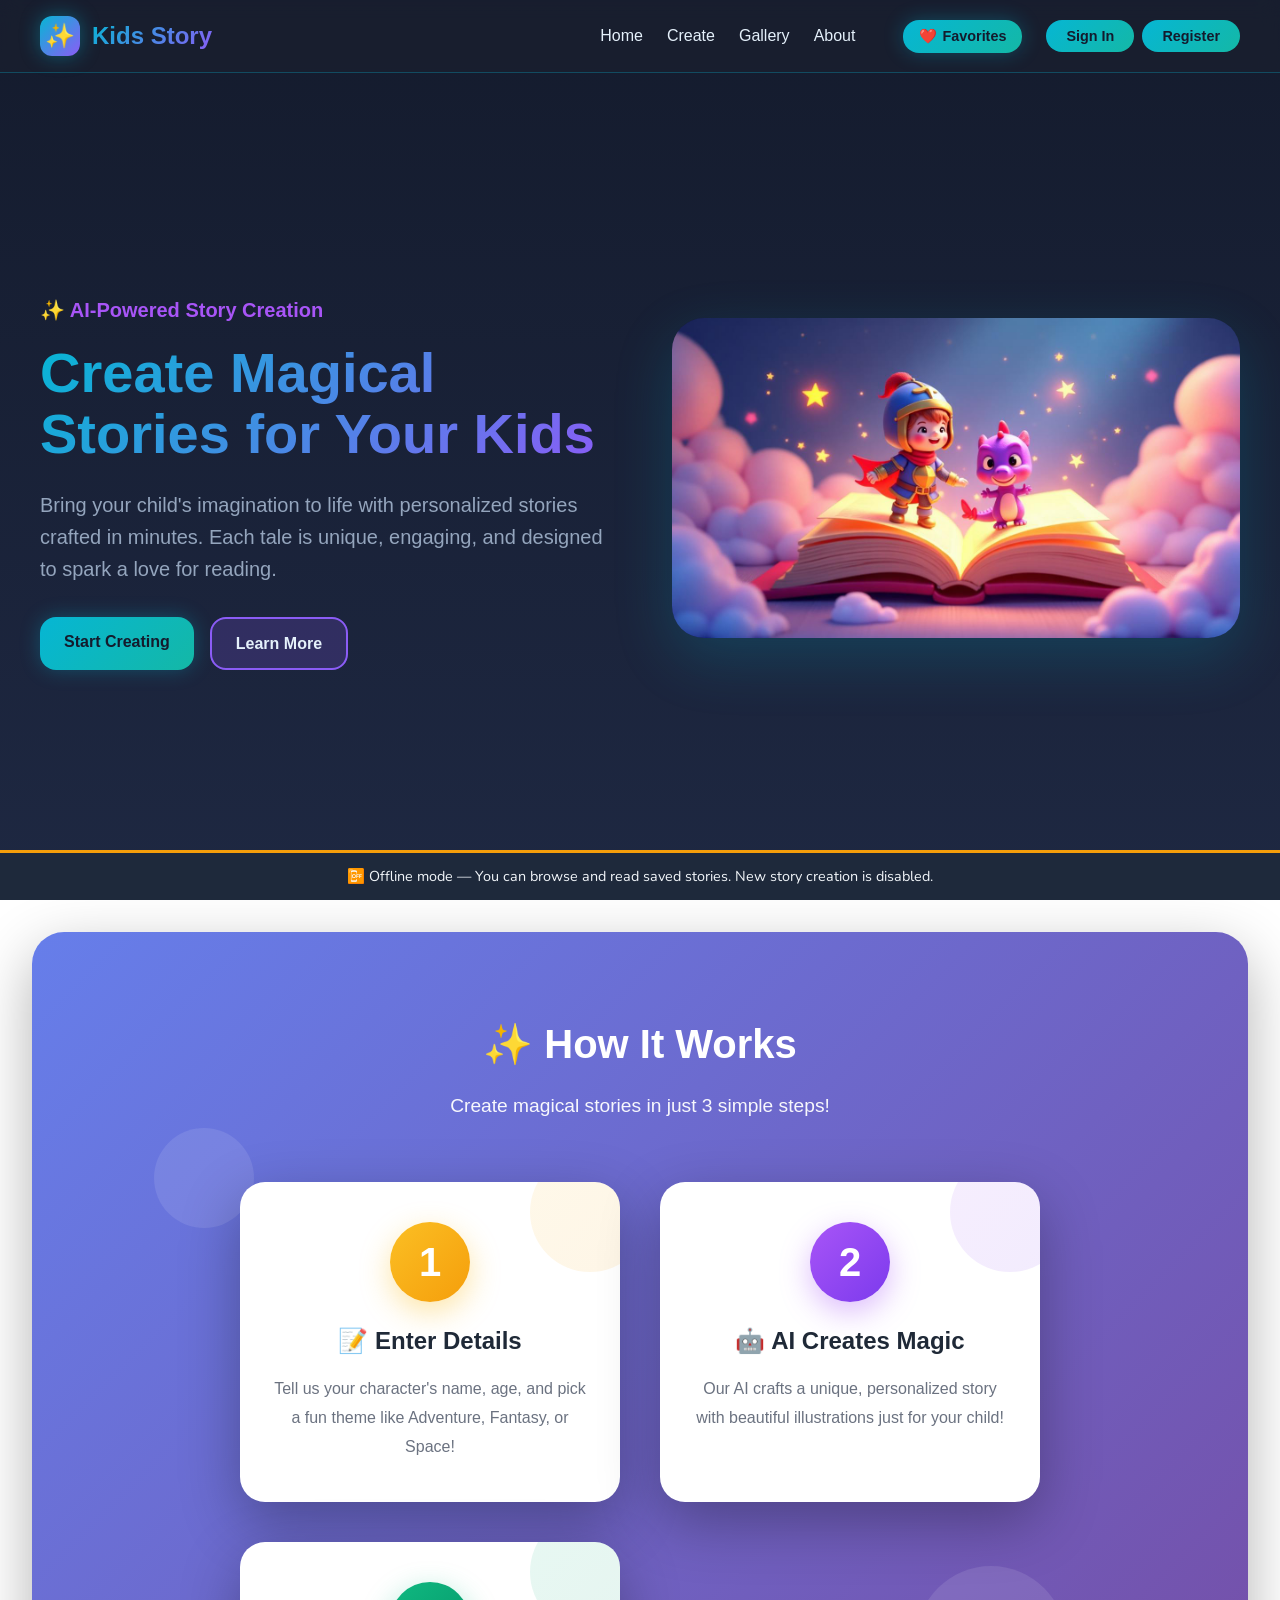
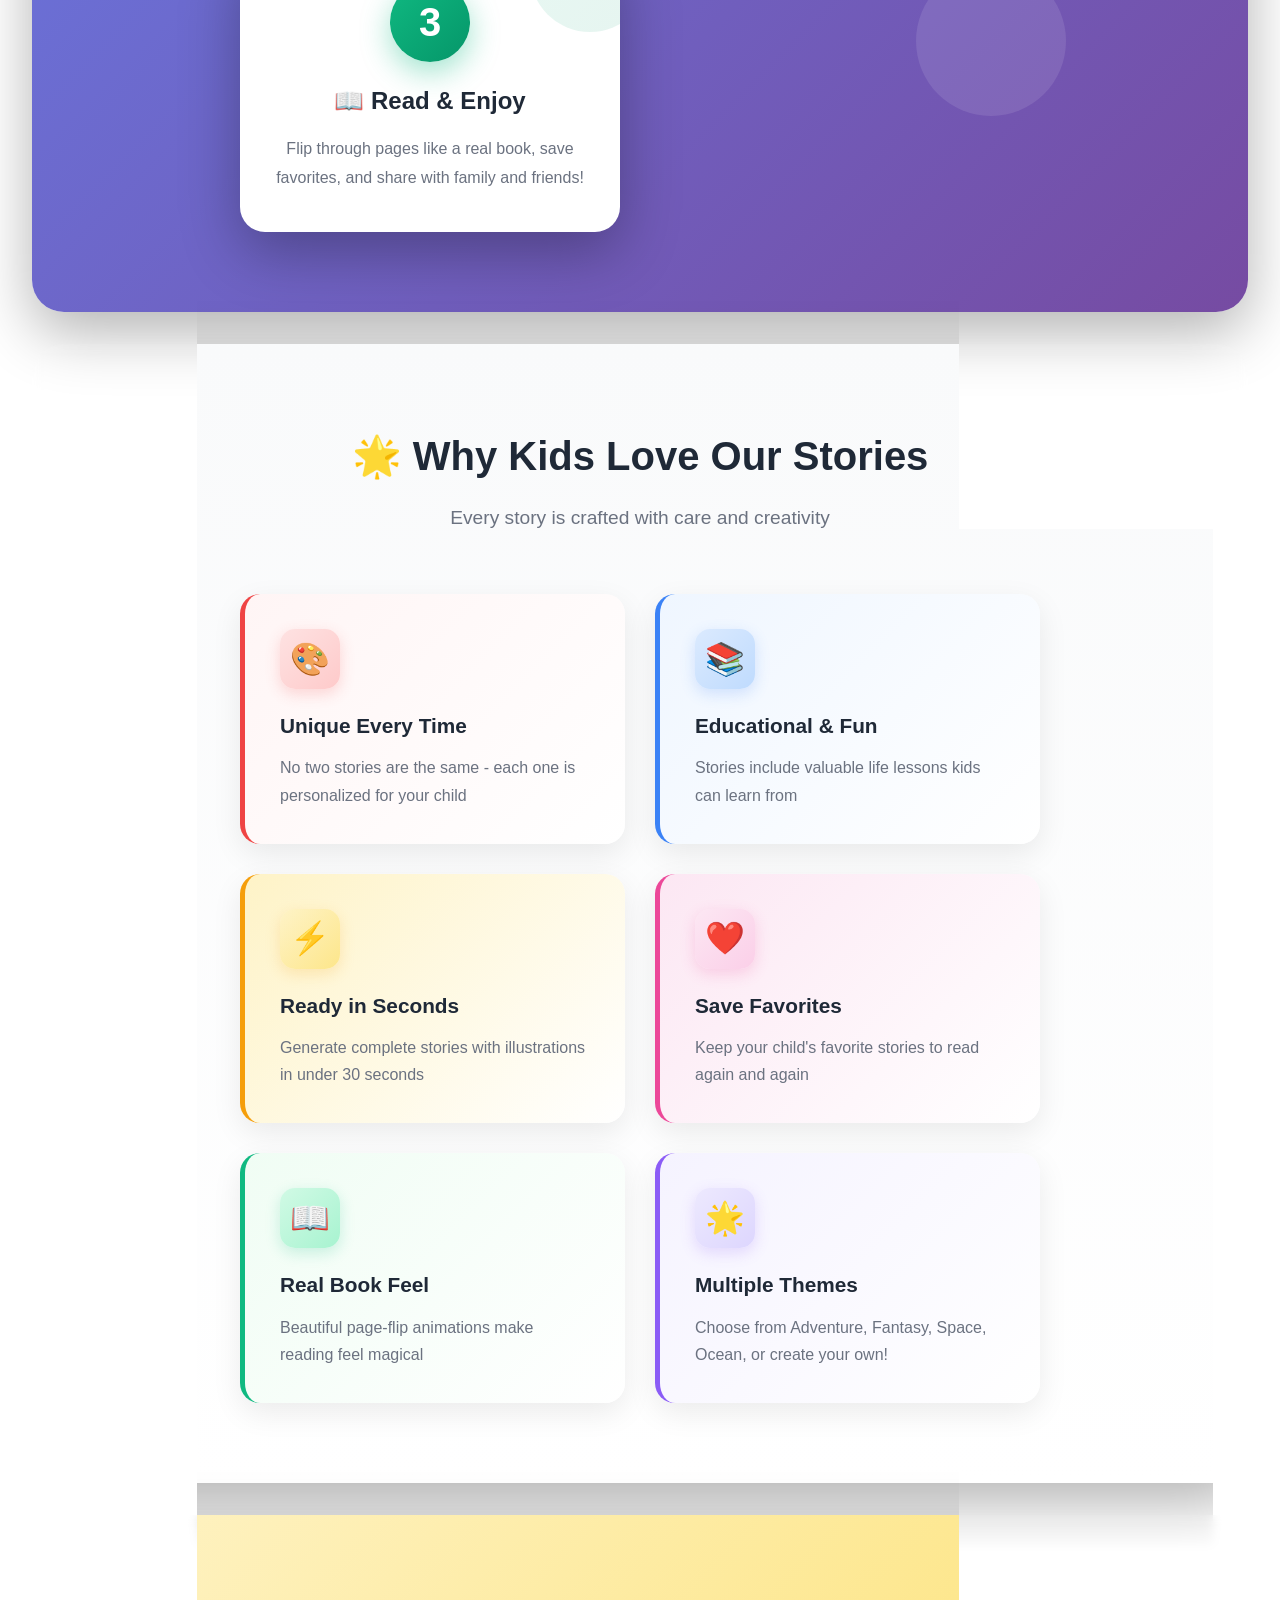
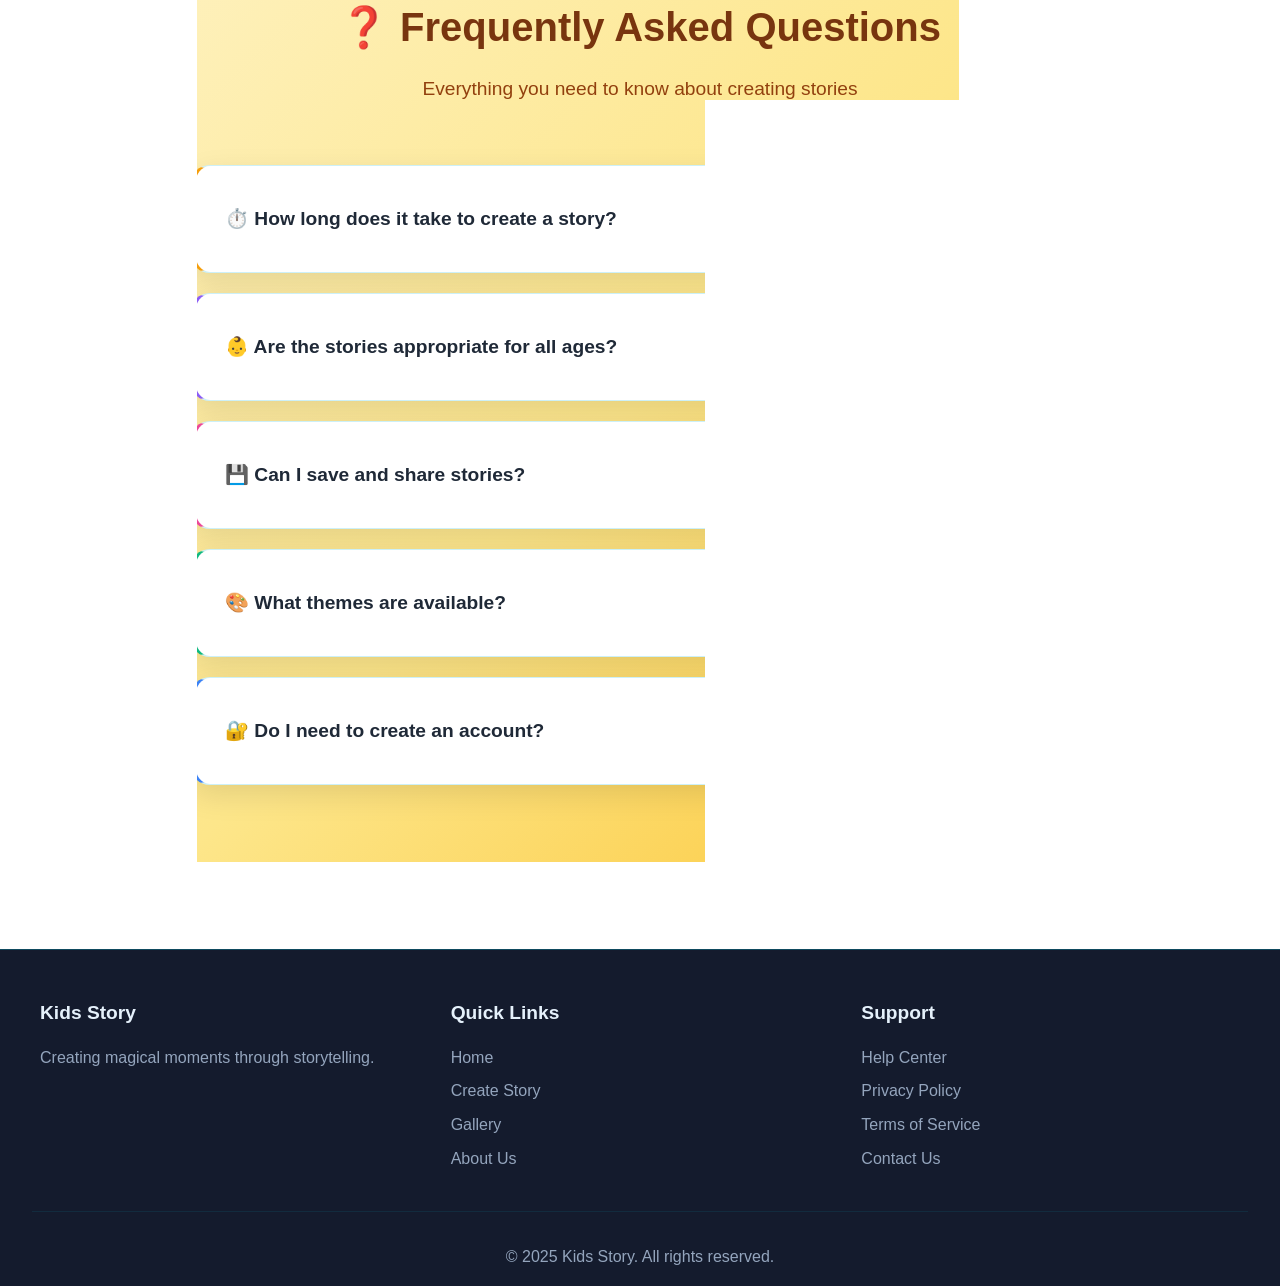
==== frontend/index.html @ 9ffe5389 "Auth UI: same color for Sign In and Register buttons, proper auth page" ====
<!DOCTYPE html>
<html lang="en">
<head>
    <meta charset="UTF-8">
    <meta name="viewport" content="width=device-width, initial-scale=1.0">
    <meta http-equiv="Cache-Control" content="no-cache, no-store, must-revalidate">
    <meta http-equiv="Pragma" content="no-cache">
    <meta http-equiv="Expires" content="0">
    <title>Kids Story - Create Magical Children's Stories with AI</title>
    <link rel="stylesheet" href="css/style.css?v=GALLERY_PRO_V36">
    <link href="https://fonts.googleapis.com/css2?family=Nunito:wght@400;700&display=swap" rel="stylesheet">
    <link href="https://fonts.googleapis.com/css2?family=Inter:wght@400;500;600;700&display=swap" rel="stylesheet">
    <style>
        /* Page flip animations for book effect */
        @keyframes pageFlipOut {
            0% {
                transform: perspective(1000px) rotateY(0deg);
                opacity: 1;
            }
            100% {
                transform: perspective(1000px) rotateY(-180deg);
                opacity: 0;
            }
        }
        
        @keyframes pageFlipIn {
            0% {
                transform: perspective(1000px) rotateY(180deg);
                opacity: 0;
            }
            100% {
                transform: perspective(1000px) rotateY(0deg);
                opacity: 1;
            }
        }
        
        @keyframes pageFlipBackOut {
            0% {
                transform: perspective(1000px) rotateY(0deg);
                opacity: 1;
            }
            100% {
                transform: perspective(1000px) rotateY(180deg);
                opacity: 0;
            }
        }
        
        @keyframes pageFlipBackIn {
            0% {
                transform: perspective(1000px) rotateY(-180deg);
                opacity: 0;
            }
            100% {
                transform: perspective(1000px) rotateY(0deg);
                opacity: 1;
            }
        }
        
        /* Favorite button hover effect */
        #favoriteBtn:hover {
            transform: scale(1.1);
            box-shadow: 0 6px 20px rgba(0,0,0,0.15) !important;
        }
        
        #favoriteBtn:active {
            transform: scale(0.95);
        }
        
        /* Floating animation for background elements */
        @keyframes float {
            0%, 100% {
                transform: translateY(0px);
            }
            50% {
                transform: translateY(-20px);
            }
        }
        
        /* Custom range slider styling */
        input[type="range"]::-webkit-slider-thumb {
            -webkit-appearance: none;
            appearance: none;
            width: 24px;
            height: 24px;
            border-radius: 50%;
            background: white;
            cursor: pointer;
            box-shadow: 0 2px 8px rgba(0,0,0,0.3);
            border: 3px solid #ec4899;
        }
        
        input[type="range"]::-moz-range-thumb {
            width: 24px;
            height: 24px;
            border-radius: 50%;
            background: white;
            cursor: pointer;
            box-shadow: 0 2px 8px rgba(0,0,0,0.3);
            border: 3px solid #ec4899;
        }
        
        /* Professional Form Animations */
        @keyframes slideIn {
            from {
                opacity: 0;
                transform: translateY(30px);
            }
            to {
                opacity: 1;
                transform: translateY(0);
            }
        }
        
        @keyframes popIn {
            0% { transform: scale(0); }
            50% { transform: scale(1.2); }
            100% { transform: scale(1); }
        }
        
        @keyframes shimmer {
            0% { transform: translateX(-100%) translateY(-100%) rotate(45deg); }
            100% { transform: translateX(100%) translateY(100%) rotate(45deg); }
        }
        
        @keyframes pulse-button {
            0%, 100% { box-shadow: 0 8px 24px rgba(99,102,241,0.5); }
            50% { box-shadow: 0 8px 32px rgba(99,102,241,0.7); }
        }
        
        /* Professional form styles */
        .age-btn.selected::after {
            content: '✓';
            position: absolute;
            top: -4px;
            right: -4px;
            width: 18px;
            height: 18px;
            background: #10b981;
            border-radius: 50%;
            display: flex;
            align-items: center;
            justify-content: center;
            font-size: 10px;
            color: white;
            animation: popIn 0.3s cubic-bezier(0.68, -0.55, 0.265, 1.55);
        }
        
        .theme-card.selected::after {
            content: '✓';
            position: absolute;
            top: 8px;
            right: 8px;
            width: 24px;
            height: 24px;
            background: #10b981;
            border-radius: 50%;
            display: flex;
            align-items: center;
            justify-content: center;
            font-size: 12px;
            color: white;
            font-weight: bold;
            animation: popIn 0.4s cubic-bezier(0.68, -0.55, 0.265, 1.55);
            box-shadow: 0 2px 8px rgba(16,185,129,0.4);
        }
    </style>
</head>
<body>

    <div class="magic-sparkles">
        <div class="sparkle"></div><div class="sparkle"></div><div class="sparkle"></div>
        <div class="sparkle"></div><div class="sparkle"></div><div class="sparkle"></div>
        <div class="sparkle"></div><div class="sparkle"></div><div class="sparkle"></div>
        <div class="sparkle"></div>
    </div>

    <header>
        <div class="header-container">
            <div class="logo-section">
                <div class="logo">✨</div>
                <h1 class="site-title">Kids Story</h1>
            </div>
            <nav id="mainNav">
                <a href="#home">Home</a>
                <a href="#create">Create</a>
                <a href="#gallery">Gallery</a>
                <a href="#about">About</a>
                <div id="userInfo" style="margin-left: auto; font-weight: 600; color: #e5f1fb; font-size:0.9rem;"></div>
                <button onclick="showFavorites()" class="btn btn-primary" style="display: inline-flex; align-items: center; gap: 5px; padding: 8px 16px; font-size:0.9rem;"><span>❤️</span><span>Favorites</span></button>
                <button id="logoutBtn" onclick="handleLogout()" style="display:none; padding:8px 18px; font-size:0.9rem; font-weight:600; font-family:inherit; border-radius:1rem; border:1.5px solid rgba(255,255,255,0.2); background:transparent; color:#e5f1fb; cursor:pointer;">Logout</button>
                <div id="authBtns" style="display:flex; gap:8px;">
                    <button onclick="showSection('auth'); switchAuthTab('login')" style="padding:8px 20px; font-size:0.9rem; font-weight:600; font-family:inherit; border-radius:1rem; border:none; background:linear-gradient(135deg,#06b6d4,#14b8a6); color:#141b2d; cursor:pointer;">Sign In</button>
                    <button id="getStartedBtn" onclick="showSection('auth'); switchAuthTab('register')" style="padding:8px 20px; font-size:0.9rem; font-weight:600; font-family:inherit; border-radius:1rem; border:none; background:linear-gradient(135deg,#06b6d4,#14b8a6); color:#141b2d; cursor:pointer;">Register</button>
                </div>
            </nav>
            <button class="mobile-menu-btn" onclick="toggleMenu()">☰</button>
        </div>
    </header>

    <div id="home">
    <section class="hero">
        <div class="hero-container">
            <div class="hero-content">
                <p style="color: #a855f7; font-weight: 600; margin-bottom: 1rem;">✨ AI-Powered Story Creation</p>
                <h1>Create Magical Stories for Your Kids</h1>
                <p>Bring your child's imagination to life with personalized stories crafted in minutes. Each tale is unique, engaging, and designed to spark a love for reading.</p>
                <div class="hero-buttons">
                    <a href="#create" class="btn btn-primary" onclick="console.log('🎯 Direct onclick - Start Creating'); showSection('create'); return false;">Start Creating</a>
                    <a href="#how-it-works" class="btn btn-secondary" onclick="scrollToHowItWorks(); return false;">Learn More</a>
                </div>
            </div>
            <div class="hero-image">
                <img src="img/hero-story-illustration.png" alt="Magical story illustration">
            </div>
        </div>
    </section>

    <!-- How It Works Section - MODERN & COLORFUL -->
    <section class="story-creator" id="how-it-works" style="background: linear-gradient(135deg, #667eea 0%, #764ba2 100%); padding: 80px 20px; position: relative; overflow: hidden;">
        <!-- Animated background elements -->
        <div style="position: absolute; top: 20%; left: 10%; width: 100px; height: 100px; background: rgba(255,255,255,0.1); border-radius: 50%; animation: float 6s ease-in-out infinite;"></div>
        <div style="position: absolute; bottom: 20%; right: 15%; width: 150px; height: 150px; background: rgba(255,255,255,0.1); border-radius: 50%; animation: float 8s ease-in-out infinite;"></div>
        
        <div class="creator-container" style="position: relative; z-index: 1;">
            <div class="section-header" style="color: white; margin-bottom: 60px;">
                <h2 style="color: white; font-size: 2.5rem; margin-bottom: 15px;">✨ How It Works</h2>
                <p style="color: rgba(255,255,255,0.95); font-size: 1.2rem;">Create magical stories in just 3 simple steps!</p>
            </div>
            <div style="display: grid; grid-template-columns: repeat(auto-fit, minmax(300px, 1fr)); gap: 40px; margin-top: 50px;">
                <!-- Step 1 -->
                <div style="text-align: center; padding: 40px 30px; background: white; border-radius: 25px; box-shadow: 0 20px 60px rgba(0,0,0,0.3); transform: translateY(0); transition: all 0.3s ease; position: relative; overflow: hidden;" onmouseover="this.style.transform='translateY(-10px)'; this.style.boxShadow='0 30px 80px rgba(0,0,0,0.4)'" onmouseout="this.style.transform='translateY(0)'; this.style.boxShadow='0 20px 60px rgba(0,0,0,0.3)'">
                    <div style="position: absolute; top: -30px; right: -30px; width: 120px; height: 120px; background: linear-gradient(135deg, #fbbf24, #f59e0b); border-radius: 50%; opacity: 0.1;"></div>
                    <div style="width: 80px; height: 80px; margin: 0 auto 20px; background: linear-gradient(135deg, #fbbf24, #f59e0b); border-radius: 50%; display: flex; align-items: center; justify-content: center; font-size: 2.5rem; font-weight: bold; color: white; box-shadow: 0 10px 30px rgba(251,191,36,0.4);">1</div>
                    <h3 style="color: #1f2937; margin-bottom: 15px; font-size: 1.5rem;">📝 Enter Details</h3>
                    <p style="color: #6b7280; line-height: 1.8; font-size: 1rem;">Tell us your character's name, age, and pick a fun theme like Adventure, Fantasy, or Space!</p>
                </div>
                
                <!-- Step 2 -->
                <div style="text-align: center; padding: 40px 30px; background: white; border-radius: 25px; box-shadow: 0 20px 60px rgba(0,0,0,0.3); transform: translateY(0); transition: all 0.3s ease; position: relative; overflow: hidden;" onmouseover="this.style.transform='translateY(-10px)'; this.style.boxShadow='0 30px 80px rgba(0,0,0,0.4)'" onmouseout="this.style.transform='translateY(0)'; this.style.boxShadow='0 20px 60px rgba(0,0,0,0.3)'">
                    <div style="position: absolute; top: -30px; right: -30px; width: 120px; height: 120px; background: linear-gradient(135deg, #a855f7, #7c3aed); border-radius: 50%; opacity: 0.1;"></div>
                    <div style="width: 80px; height: 80px; margin: 0 auto 20px; background: linear-gradient(135deg, #a855f7, #7c3aed); border-radius: 50%; display: flex; align-items: center; justify-content: center; font-size: 2.5rem; font-weight: bold; color: white; box-shadow: 0 10px 30px rgba(168,85,247,0.4);">2</div>
                    <h3 style="color: #1f2937; margin-bottom: 15px; font-size: 1.5rem;">🤖 AI Creates Magic</h3>
                    <p style="color: #6b7280; line-height: 1.8; font-size: 1rem;">Our AI crafts a unique, personalized story with beautiful illustrations just for your child!</p>
                </div>
                
                <!-- Step 3 -->
                <div style="text-align: center; padding: 40px 30px; background: white; border-radius: 25px; box-shadow: 0 20px 60px rgba(0,0,0,0.3); transform: translateY(0); transition: all 0.3s ease; position: relative; overflow: hidden;" onmouseover="this.style.transform='translateY(-10px)'; this.style.boxShadow='0 30px 80px rgba(0,0,0,0.4)'" onmouseout="this.style.transform='translateY(0)'; this.style.boxShadow='0 20px 60px rgba(0,0,0,0.3)'">
                    <div style="position: absolute; top: -30px; right: -30px; width: 120px; height: 120px; background: linear-gradient(135deg, #10b981, #059669); border-radius: 50%; opacity: 0.1;"></div>
                    <div style="width: 80px; height: 80px; margin: 0 auto 20px; background: linear-gradient(135deg, #10b981, #059669); border-radius: 50%; display: flex; align-items: center; justify-content: center; font-size: 2.5rem; font-weight: bold; color: white; box-shadow: 0 10px 30px rgba(16,185,129,0.4);">3</div>
                    <h3 style="color: #1f2937; margin-bottom: 15px; font-size: 1.5rem;">📖 Read & Enjoy</h3>
                    <p style="color: #6b7280; line-height: 1.8; font-size: 1rem;">Flip through pages like a real book, save favorites, and share with family and friends!</p>
                </div>
            </div>
        </div>
    </section>

    <!-- Features Section - MODERN CARDS WITH ICONS -->
    <section class="story-creator" style="padding: 80px 20px; background: linear-gradient(to bottom, #f9fafb 0%, #ffffff 100%);">
        <div class="creator-container">
            <div class="section-header" style="margin-bottom: 60px;">
                <h2 style="color: #1f2937; font-size: 2.5rem; margin-bottom: 15px;">🌟 Why Kids Love Our Stories</h2>
                <p style="color: #6b7280; font-size: 1.2rem;">Every story is crafted with care and creativity</p>
            </div>
            <div style="display: grid; grid-template-columns: repeat(auto-fit, minmax(320px, 1fr)); gap: 30px; margin-top: 50px;">
                <!-- Feature 1 -->
                <div style="padding: 35px; background: linear-gradient(135deg, #fff5f5 0%, #ffffff 100%); border-radius: 20px; border-left: 5px solid #ef4444; box-shadow: 0 10px 30px rgba(0,0,0,0.08); transition: all 0.3s ease; transform: translateY(0);" onmouseover="this.style.transform='translateY(-5px)'; this.style.boxShadow='0 15px 40px rgba(0,0,0,0.12)'" onmouseout="this.style.transform='translateY(0)'; this.style.boxShadow='0 10px 30px rgba(0,0,0,0.08)'">
                    <div style="width: 60px; height: 60px; background: linear-gradient(135deg, #fee2e2, #fecaca); border-radius: 15px; display: flex; align-items: center; justify-content: center; font-size: 2rem; margin-bottom: 20px; box-shadow: 0 5px 15px rgba(239,68,68,0.2);">🎨</div>
                    <h4 style="color: #1f2937; margin-bottom: 12px; font-size: 1.3rem;">Unique Every Time</h4>
                    <p style="color: #6b7280; line-height: 1.7; font-size: 1rem;">No two stories are the same - each one is personalized for your child</p>
                </div>
                
                <!-- Feature 2 -->
                <div style="padding: 35px; background: linear-gradient(135deg, #eff6ff 0%, #ffffff 100%); border-radius: 20px; border-left: 5px solid #3b82f6; box-shadow: 0 10px 30px rgba(0,0,0,0.08); transition: all 0.3s ease; transform: translateY(0);" onmouseover="this.style.transform='translateY(-5px)'; this.style.boxShadow='0 15px 40px rgba(0,0,0,0.12)'" onmouseout="this.style.transform='translateY(0)'; this.style.boxShadow='0 10px 30px rgba(0,0,0,0.08)'">
                    <div style="width: 60px; height: 60px; background: linear-gradient(135deg, #dbeafe, #bfdbfe); border-radius: 15px; display: flex; align-items: center; justify-content: center; font-size: 2rem; margin-bottom: 20px; box-shadow: 0 5px 15px rgba(59,130,246,0.2);">📚</div>
                    <h4 style="color: #1f2937; margin-bottom: 12px; font-size: 1.3rem;">Educational & Fun</h4>
                    <p style="color: #6b7280; line-height: 1.7; font-size: 1rem;">Stories include valuable life lessons kids can learn from</p>
                </div>
                
                <!-- Feature 3 -->
                <div style="padding: 35px; background: linear-gradient(135deg, #fef3c7 0%, #ffffff 100%); border-radius: 20px; border-left: 5px solid #f59e0b; box-shadow: 0 10px 30px rgba(0,0,0,0.08); transition: all 0.3s ease; transform: translateY(0);" onmouseover="this.style.transform='translateY(-5px)'; this.style.boxShadow='0 15px 40px rgba(0,0,0,0.12)'" onmouseout="this.style.transform='translateY(0)'; this.style.boxShadow='0 10px 30px rgba(0,0,0,0.08)'">
                    <div style="width: 60px; height: 60px; background: linear-gradient(135deg, #fef3c7, #fde68a); border-radius: 15px; display: flex; align-items: center; justify-content: center; font-size: 2rem; margin-bottom: 20px; box-shadow: 0 5px 15px rgba(245,158,11,0.2);">⚡</div>
                    <h4 style="color: #1f2937; margin-bottom: 12px; font-size: 1.3rem;">Ready in Seconds</h4>
                    <p style="color: #6b7280; line-height: 1.7; font-size: 1rem;">Generate complete stories with illustrations in under 30 seconds</p>
                </div>
                
                <!-- Feature 4 -->
                <div style="padding: 35px; background: linear-gradient(135deg, #fce7f3 0%, #ffffff 100%); border-radius: 20px; border-left: 5px solid #ec4899; box-shadow: 0 10px 30px rgba(0,0,0,0.08); transition: all 0.3s ease; transform: translateY(0);" onmouseover="this.style.transform='translateY(-5px)'; this.style.boxShadow='0 15px 40px rgba(0,0,0,0.12)'" onmouseout="this.style.transform='translateY(0)'; this.style.boxShadow='0 10px 30px rgba(0,0,0,0.08)'">
                    <div style="width: 60px; height: 60px; background: linear-gradient(135deg, #fce7f3, #fbcfe8); border-radius: 15px; display: flex; align-items: center; justify-content: center; font-size: 2rem; margin-bottom: 20px; box-shadow: 0 5px 15px rgba(236,72,153,0.2);">❤️</div>
                    <h4 style="color: #1f2937; margin-bottom: 12px; font-size: 1.3rem;">Save Favorites</h4>
                    <p style="color: #6b7280; line-height: 1.7; font-size: 1rem;">Keep your child's favorite stories to read again and again</p>
                </div>
                
                <!-- Feature 5 -->
                <div style="padding: 35px; background: linear-gradient(135deg, #f0fdf4 0%, #ffffff 100%); border-radius: 20px; border-left: 5px solid #10b981; box-shadow: 0 10px 30px rgba(0,0,0,0.08); transition: all 0.3s ease; transform: translateY(0);" onmouseover="this.style.transform='translateY(-5px)'; this.style.boxShadow='0 15px 40px rgba(0,0,0,0.12)'" onmouseout="this.style.transform='translateY(0)'; this.style.boxShadow='0 10px 30px rgba(0,0,0,0.08)'">
                    <div style="width: 60px; height: 60px; background: linear-gradient(135deg, #d1fae5, #a7f3d0); border-radius: 15px; display: flex; align-items: center; justify-content: center; font-size: 2rem; margin-bottom: 20px; box-shadow: 0 5px 15px rgba(16,185,129,0.2);">📖</div>
                    <h4 style="color: #1f2937; margin-bottom: 12px; font-size: 1.3rem;">Real Book Feel</h4>
                    <p style="color: #6b7280; line-height: 1.7; font-size: 1rem;">Beautiful page-flip animations make reading feel magical</p>
                </div>
                
                <!-- Feature 6 -->
                <div style="padding: 35px; background: linear-gradient(135deg, #f5f3ff 0%, #ffffff 100%); border-radius: 20px; border-left: 5px solid #8b5cf6; box-shadow: 0 10px 30px rgba(0,0,0,0.08); transition: all 0.3s ease; transform: translateY(0);" onmouseover="this.style.transform='translateY(-5px)'; this.style.boxShadow='0 15px 40px rgba(0,0,0,0.12)'" onmouseout="this.style.transform='translateY(0)'; this.style.boxShadow='0 10px 30px rgba(0,0,0,0.08)'">
                    <div style="width: 60px; height: 60px; background: linear-gradient(135deg, #ede9fe, #ddd6fe); border-radius: 15px; display: flex; align-items: center; justify-content: center; font-size: 2rem; margin-bottom: 20px; box-shadow: 0 5px 15px rgba(139,92,246,0.2);">🌟</div>
                    <h4 style="color: #1f2937; margin-bottom: 12px; font-size: 1.3rem;">Multiple Themes</h4>
                    <p style="color: #6b7280; line-height: 1.7; font-size: 1rem;">Choose from Adventure, Fantasy, Space, Ocean, or create your own!</p>
                </div>
            </div>
        </div>
    </section>

    <!-- FAQ Section - MODERN ACCORDION -->
    <section class="story-creator" style="padding: 80px 20px; background: linear-gradient(135deg, #fef3c7 0%, #fde68a 50%, #fbbf24 100%);">
        <div class="creator-container" style="max-width: 900px;">
            <div class="section-header" style="margin-bottom: 60px;">
                <h2 style="color: #78350f; font-size: 2.5rem; margin-bottom: 15px;">❓ Frequently Asked Questions</h2>
                <p style="color: #92400e; font-size: 1.2rem;">Everything you need to know about creating stories</p>
            </div>
            <div style="margin-top: 50px;">
                <div class="card" style="margin-bottom: 20px; padding: 30px; cursor: pointer; transition: all 0.3s ease; background: white; border-radius: 20px; box-shadow: 0 10px 30px rgba(0,0,0,0.1); border-left: 5px solid #f59e0b;" onclick="toggleFAQ(this)" onmouseover="this.style.boxShadow='0 15px 40px rgba(0,0,0,0.15)'" onmouseout="this.style.boxShadow='0 10px 30px rgba(0,0,0,0.1)'">
                    <div style="display: flex; justify-content: space-between; align-items: center;">
                        <h4 style="color: #1f2937; margin: 0; font-size: 1.2rem; font-weight: 600;">⏱️ How long does it take to create a story?</h4>
                        <span style="font-size: 1.8rem; color: #f59e0b; font-weight: bold; min-width: 30px; text-align: center;">+</span>
                    </div>
                    <div class="faq-answer" style="display: none; margin-top: 20px; padding-top: 20px; border-top: 2px solid #fef3c7; color: #4b5563; line-height: 1.8; font-size: 1.05rem;">
                        Stories are generated in just <strong>20-30 seconds</strong>! Our AI works quickly to create a complete, personalized story with multiple pages and illustrations.
                    </div>
                </div>
                
                <div class="card" style="margin-bottom: 20px; padding: 30px; cursor: pointer; transition: all 0.3s ease; background: white; border-radius: 20px; box-shadow: 0 10px 30px rgba(0,0,0,0.1); border-left: 5px solid #8b5cf6;" onclick="toggleFAQ(this)" onmouseover="this.style.boxShadow='0 15px 40px rgba(0,0,0,0.15)'" onmouseout="this.style.boxShadow='0 10px 30px rgba(0,0,0,0.1)'">
                    <div style="display: flex; justify-content: space-between; align-items: center;">
                        <h4 style="color: #1f2937; margin: 0; font-size: 1.2rem; font-weight: 600;">👶 Are the stories appropriate for all ages?</h4>
                        <span style="font-size: 1.8rem; color: #8b5cf6; font-weight: bold; min-width: 30px; text-align: center;">+</span>
                    </div>
                    <div class="faq-answer" style="display: none; margin-top: 20px; padding-top: 20px; border-top: 2px solid #f5f3ff; color: #4b5563; line-height: 1.8; font-size: 1.05rem;">
                        Yes! Our stories are designed for children <strong>ages 3-12</strong>. The content is always age-appropriate, positive, and includes valuable life lessons.
                    </div>
                </div>
                
                <div class="card" style="margin-bottom: 20px; padding: 30px; cursor: pointer; transition: all 0.3s ease; background: white; border-radius: 20px; box-shadow: 0 10px 30px rgba(0,0,0,0.1); border-left: 5px solid #ec4899;" onclick="toggleFAQ(this)" onmouseover="this.style.boxShadow='0 15px 40px rgba(0,0,0,0.15)'" onmouseout="this.style.boxShadow='0 10px 30px rgba(0,0,0,0.1)'">
                    <div style="display: flex; justify-content: space-between; align-items: center;">
                        <h4 style="color: #1f2937; margin: 0; font-size: 1.2rem; font-weight: 600;">💾 Can I save and share stories?</h4>
                        <span style="font-size: 1.8rem; color: #ec4899; font-weight: bold; min-width: 30px; text-align: center;">+</span>
                    </div>
                    <div class="faq-answer" style="display: none; margin-top: 20px; padding-top: 20px; border-top: 2px solid #fce7f3; color: #4b5563; line-height: 1.8; font-size: 1.05rem;">
                        Absolutely! You can <strong>save your favorite stories</strong> to read later, and view all your recently created stories in the Gallery section.
                    </div>
                </div>
                
                <div class="card" style="margin-bottom: 20px; padding: 30px; cursor: pointer; transition: all 0.3s ease; background: white; border-radius: 20px; box-shadow: 0 10px 30px rgba(0,0,0,0.1); border-left: 5px solid #10b981;" onclick="toggleFAQ(this)" onmouseover="this.style.boxShadow='0 15px 40px rgba(0,0,0,0.15)'" onmouseout="this.style.boxShadow='0 10px 30px rgba(0,0,0,0.1)'">
                    <div style="display: flex; justify-content: space-between; align-items: center;">
                        <h4 style="color: #1f2937; margin: 0; font-size: 1.2rem; font-weight: 600;">🎨 What themes are available?</h4>
                        <span style="font-size: 1.8rem; color: #10b981; font-weight: bold; min-width: 30px; text-align: center;">+</span>
                    </div>
                    <div class="faq-answer" style="display: none; margin-top: 20px; padding-top: 20px; border-top: 2px solid #d1fae5; color: #4b5563; line-height: 1.8; font-size: 1.05rem;">
                        We offer <strong>Adventure, Fantasy, Space, Ocean</strong> themes, plus a <strong>Custom option</strong> where you can describe your own unique theme! Each theme creates different types of magical stories.
                    </div>
                </div>
                
                <div class="card" style="margin-bottom: 20px; padding: 30px; cursor: pointer; transition: all 0.3s ease; background: white; border-radius: 20px; box-shadow: 0 10px 30px rgba(0,0,0,0.1); border-left: 5px solid #3b82f6;" onclick="toggleFAQ(this)" onmouseover="this.style.boxShadow='0 15px 40px rgba(0,0,0,0.15)'" onmouseout="this.style.boxShadow='0 10px 30px rgba(0,0,0,0.1)'">
                    <div style="display: flex; justify-content: space-between; align-items: center;">
                        <h4 style="color: #1f2937; margin: 0; font-size: 1.2rem; font-weight: 600;">🔐 Do I need to create an account?</h4>
                        <span style="font-size: 1.8rem; color: #3b82f6; font-weight: bold; min-width: 30px; text-align: center;">+</span>
                    </div>
                    <div class="faq-answer" style="display: none; margin-top: 20px; padding-top: 20px; border-top: 2px solid #dbeafe; color: #4b5563; line-height: 1.8; font-size: 1.05rem;">
                        <strong>No account needed!</strong> You can start creating stories right away. Your stories are automatically saved in the Gallery and Favorites sections.
                    </div>
                </div>
            </div>
        </div>
    </section>
    </div>


    <section class="story-creator" id="create">
        <div class="creator-container">
            <div class="section-header" style="text-align: center; margin-bottom: 48px; animation: slideIn 0.8s ease-out;">
                <h2 style="font-size: 32px; font-weight: 700; color: #ffffff; margin-bottom: 8px; letter-spacing: -0.02em; text-shadow: 0 2px 10px rgba(0,0,0,0.2);">Create Your Story</h2>
                <p style="font-size: 16px; color: rgba(255,255,255,0.85); font-weight: 400;">Tell us about your character in just a few steps</p>
            </div>
            
            <div class="card" style="background: linear-gradient(135deg, rgba(139, 110, 234, 0.3) 0%, rgba(118, 75, 162, 0.3) 100%); border-radius: 16px; border: 1px solid rgba(255,255,255,0.3); padding: 32px; box-shadow: 0 20px 60px rgba(0,0,0,0.3); backdrop-filter: blur(20px); animation: slideIn 0.6s ease-out; position: relative; overflow: hidden;">
                <div style="content: ''; position: absolute; top: -50%; left: -50%; width: 200%; height: 200%; background: linear-gradient(45deg, transparent, rgba(255,255,255,0.05), transparent); transform: rotate(45deg); animation: shimmer 3s infinite; pointer-events: none;"></div>
                
                <form id="storyForm">
                    <!-- Character Name -->
                    <div class="form-group" style="margin-bottom: 28px; animation: slideIn 0.6s ease-out backwards; animation-delay: 0.1s;">
                        <label for="characterName" style="display: block; font-size: 16px; font-weight: 600; color: #ffffff; margin-bottom: 10px; letter-spacing: -0.01em; text-shadow: 0 1px 2px rgba(0,0,0,0.2);">Character Name</label>
                        <div style="position: relative;">
                            <input type="text" id="characterName" placeholder="Enter a name..." required autocomplete="off" style="width: 100%; padding: 14px 18px; border: 1.5px solid rgba(167,139,250,0.4); border-radius: 10px; font-size: 16px; font-family: inherit; color: #ffffff; transition: all 0.2s ease; background: rgba(118,75,162,0.25); backdrop-filter: blur(10px);">
                        </div>
                        <div style="font-size: 14px; color: rgba(255,255,255,0.9); margin-top: 8px;">This will be the hero of your story — for two characters write: <span style="color:#fbbf24; font-weight:600;">Ali, Sara</span></div>
                    </div>
                    
                    <div style="height: 1px; background: rgba(167,139,250,0.3); margin: 28px 0;"></div>
                    
                    <!-- Character Age -->
                    <div class="form-group" style="margin-bottom: 28px; animation: slideIn 0.6s ease-out backwards; animation-delay: 0.2s;">
                        <label style="display: block; font-size: 16px; font-weight: 600; color: #ffffff; margin-bottom: 10px; letter-spacing: -0.01em; text-shadow: 0 1px 2px rgba(0,0,0,0.2);">Character Age</label>
                        <div style="display: grid; grid-template-columns: repeat(6, 1fr); gap: 8px;">
                            <button type="button" class="age-btn" data-age="2" onclick="selectAge(2)" style="padding: 14px; border: 1.5px solid rgba(167,139,250,0.4); border-radius: 8px; background: rgba(118,75,162,0.25); font-size: 16px; font-weight: 600; color: #ffffff; cursor: pointer; transition: all 0.2s cubic-bezier(0.4, 0, 0.2, 1); font-family: inherit; position: relative; overflow: hidden; backdrop-filter: blur(10px);">2</button>
                            <button type="button" class="age-btn" data-age="3" onclick="selectAge(3)" style="padding: 14px; border: 1.5px solid rgba(167,139,250,0.4); border-radius: 8px; background: rgba(118,75,162,0.25); font-size: 16px; font-weight: 600; color: #ffffff; cursor: pointer; transition: all 0.2s cubic-bezier(0.4, 0, 0.2, 1); font-family: inherit; position: relative; overflow: hidden; backdrop-filter: blur(10px);">3</button>
                            <button type="button" class="age-btn" data-age="4" onclick="selectAge(4)" style="padding: 14px; border: 1.5px solid rgba(167,139,250,0.4); border-radius: 8px; background: rgba(118,75,162,0.25); font-size: 16px; font-weight: 600; color: #ffffff; cursor: pointer; transition: all 0.2s cubic-bezier(0.4, 0, 0.2, 1); font-family: inherit; position: relative; overflow: hidden; backdrop-filter: blur(10px);">4</button>
                            <button type="button" class="age-btn" data-age="5" onclick="selectAge(5)" style="padding: 14px; border: 1.5px solid rgba(167,139,250,0.4); border-radius: 8px; background: rgba(118,75,162,0.25); font-size: 16px; font-weight: 600; color: #ffffff; cursor: pointer; transition: all 0.2s cubic-bezier(0.4, 0, 0.2, 1); font-family: inherit; position: relative; overflow: hidden; backdrop-filter: blur(10px);">5</button>
                            <button type="button" class="age-btn" data-age="6" onclick="selectAge(6)" style="padding: 14px; border: 1.5px solid rgba(167,139,250,0.4); border-radius: 8px; background: rgba(118,75,162,0.25); font-size: 16px; font-weight: 600; color: #ffffff; cursor: pointer; transition: all 0.2s cubic-bezier(0.4, 0, 0.2, 1); font-family: inherit; position: relative; overflow: hidden; backdrop-filter: blur(10px);">6</button>
                            <button type="button" class="age-btn" data-age="7" onclick="selectAge(7)" style="padding: 14px; border: 1.5px solid rgba(167,139,250,0.4); border-radius: 8px; background: rgba(118,75,162,0.25); font-size: 16px; font-weight: 600; color: #ffffff; cursor: pointer; transition: all 0.2s cubic-bezier(0.4, 0, 0.2, 1); font-family: inherit; position: relative; overflow: hidden; backdrop-filter: blur(10px);">7</button>
                            <button type="button" class="age-btn" data-age="8" onclick="selectAge(8)" style="padding: 14px; border: 1.5px solid rgba(167,139,250,0.4); border-radius: 8px; background: rgba(118,75,162,0.25); font-size: 16px; font-weight: 600; color: #ffffff; cursor: pointer; transition: all 0.2s cubic-bezier(0.4, 0, 0.2, 1); font-family: inherit; position: relative; overflow: hidden; backdrop-filter: blur(10px);">8</button>
                            <button type="button" class="age-btn" data-age="9" onclick="selectAge(9)" style="padding: 14px; border: 1.5px solid rgba(167,139,250,0.4); border-radius: 8px; background: rgba(118,75,162,0.25); font-size: 16px; font-weight: 600; color: #ffffff; cursor: pointer; transition: all 0.2s cubic-bezier(0.4, 0, 0.2, 1); font-family: inherit; position: relative; overflow: hidden; backdrop-filter: blur(10px);">9</button>
                            <button type="button" class="age-btn" data-age="10" onclick="selectAge(10)" style="padding: 14px; border: 1.5px solid rgba(167,139,250,0.4); border-radius: 8px; background: rgba(118,75,162,0.25); font-size: 16px; font-weight: 600; color: #ffffff; cursor: pointer; transition: all 0.2s cubic-bezier(0.4, 0, 0.2, 1); font-family: inherit; position: relative; overflow: hidden; backdrop-filter: blur(10px);">10</button>
                            <button type="button" class="age-btn" data-age="11" onclick="selectAge(11)" style="padding: 14px; border: 1.5px solid rgba(167,139,250,0.4); border-radius: 8px; background: rgba(118,75,162,0.25); font-size: 16px; font-weight: 600; color: #ffffff; cursor: pointer; transition: all 0.2s cubic-bezier(0.4, 0, 0.2, 1); font-family: inherit; position: relative; overflow: hidden; backdrop-filter: blur(10px);">11</button>
                            <button type="button" class="age-btn" data-age="12" onclick="selectAge(12)" style="padding: 14px; border: 1.5px solid rgba(167,139,250,0.4); border-radius: 8px; background: rgba(118,75,162,0.25); font-size: 16px; font-weight: 600; color: #ffffff; cursor: pointer; transition: all 0.2s cubic-bezier(0.4, 0, 0.2, 1); font-family: inherit; position: relative; overflow: hidden; backdrop-filter: blur(10px);">12</button>
                        </div>
                        <input type="hidden" id="characterAge" value="">
                        <div style="font-size: 13px; color: rgba(255,255,255,0.9); margin-top: 6px;">Select your character's age</div>
                    </div>
                    
                    <div style="height: 1px; background: rgba(167,139,250,0.3); margin: 28px 0;"></div>
                    
                    <!-- Gender Selection -->
                    <div class="form-group" style="margin-bottom: 28px; animation: slideIn 0.6s ease-out backwards; animation-delay: 0.25s;">
                        <label style="display: block; font-size: 16px; font-weight: 600; color: #ffffff; margin-bottom: 10px; letter-spacing: -0.01em; text-shadow: 0 1px 2px rgba(0,0,0,0.2);">Main Character</label>
                        <div style="display: flex; gap: 10px;">
                            <button type="button" class="gender-btn" data-gender="boy" onclick="selectGender('boy')" style="flex:1; padding: 12px; border: 1.5px solid rgba(167,139,250,0.4); border-radius: 8px; background: rgba(118,75,162,0.25); font-size: 15px; font-weight: 600; color: #ffffff; cursor: pointer; transition: all 0.2s ease; font-family: inherit;">👦 Boy</button>
                            <button type="button" class="gender-btn" data-gender="girl" onclick="selectGender('girl')" style="flex:1; padding: 12px; border: 1.5px solid rgba(167,139,250,0.4); border-radius: 8px; background: rgba(118,75,162,0.25); font-size: 15px; font-weight: 600; color: #ffffff; cursor: pointer; transition: all 0.2s ease; font-family: inherit;">👧 Girl</button>
                            <button type="button" class="gender-btn" data-gender="both" onclick="selectGender('both')" style="flex:1; padding: 12px; border: 1.5px solid rgba(167,139,250,0.4); border-radius: 8px; background: rgba(118,75,162,0.25); font-size: 15px; font-weight: 600; color: #ffffff; cursor: pointer; transition: all 0.2s ease; font-family: inherit;">👫 Both</button>
                        </div>
                        <div style="font-size: 13px; color: rgba(255,255,255,0.9); margin-top: 6px;">Affects pronouns and characters in the story</div>
                    </div>

                    <!-- Story Length Selection -->
                    <div class="form-group" style="margin-bottom: 28px; animation: slideIn 0.6s ease-out backwards; animation-delay: 0.28s;">
                        <label style="display: block; font-size: 16px; font-weight: 600; color: #ffffff; margin-bottom: 10px; letter-spacing: -0.01em; text-shadow: 0 1px 2px rgba(0,0,0,0.2);">Story Length</label>
                        <div style="display: flex; gap: 10px;">
                            <button type="button" class="length-btn" data-length="short" onclick="selectLength('short')" style="flex:1; padding: 12px; border: 1.5px solid rgba(167,139,250,0.4); border-radius: 8px; background: rgba(118,75,162,0.25); font-size: 15px; font-weight: 600; color: #ffffff; cursor: pointer; transition: all 0.2s ease; font-family: inherit;">⚡ Short<br><span style="font-size:11px;opacity:0.8">3 pages</span></button>
                            <button type="button" class="length-btn" data-length="medium" onclick="selectLength('medium')" style="flex:1; padding: 12px; border: 1.5px solid rgba(167,139,250,0.4); border-radius: 8px; background: rgba(118,75,162,0.25); font-size: 15px; font-weight: 600; color: #ffffff; cursor: pointer; transition: all 0.2s ease; font-family: inherit;">📖 Medium<br><span style="font-size:11px;opacity:0.8">5 pages</span></button>
                            <button type="button" class="length-btn" data-length="long" onclick="selectLength('long')" style="flex:1; padding: 12px; border: 1.5px solid rgba(167,139,250,0.4); border-radius: 8px; background: rgba(118,75,162,0.25); font-size: 15px; font-weight: 600; color: #ffffff; cursor: pointer; transition: all 0.2s ease; font-family: inherit;">📚 Long<br><span style="font-size:11px;opacity:0.8">8 pages</span></button>
                        </div>
                        <div style="font-size: 13px; color: rgba(255,255,255,0.9); margin-top: 6px;">Choose how long the story should be</div>
                    </div>

                    <div style="height: 1px; background: rgba(167,139,250,0.3); margin: 28px 0;"></div>
                    
                    <!-- Theme Selection -->
                    <div class="form-group" style="margin-bottom: 0; animation: slideIn 0.6s ease-out backwards; animation-delay: 0.3s;">
                        <label style="display: block; font-size: 16px; font-weight: 600; color: #ffffff; margin-bottom: 10px; letter-spacing: -0.01em; text-shadow: 0 1px 2px rgba(0,0,0,0.2);">Story Theme</label>
                        <div style="display: grid; grid-template-columns: repeat(3, 1fr); gap: 12px;">
                            <div class="theme-card" data-theme="adventure" onclick="selectTheme(this)" style="padding: 22px 18px; border: 1.5px solid rgba(167,139,250,0.4); border-radius: 12px; background: rgba(118,75,162,0.25); cursor: pointer; transition: all 0.3s cubic-bezier(0.4, 0, 0.2, 1); text-align: center; position: relative; overflow: hidden; backdrop-filter: blur(10px);">
                                <span style="font-size: 36px; margin-bottom: 10px; display: block; transition: transform 0.3s cubic-bezier(0.68, -0.55, 0.265, 1.55);">🏔️</span>
                                <div style="font-size: 15px; font-weight: 600; color: #ffffff;">Adventure</div>
                            </div>
                            <div class="theme-card" data-theme="fantasy" onclick="selectTheme(this)" style="padding: 22px 18px; border: 1.5px solid rgba(167,139,250,0.4); border-radius: 12px; background: rgba(118,75,162,0.25); cursor: pointer; transition: all 0.3s cubic-bezier(0.4, 0, 0.2, 1); text-align: center; position: relative; overflow: hidden; backdrop-filter: blur(10px);">
                                <span style="font-size: 36px; margin-bottom: 10px; display: block; transition: transform 0.3s cubic-bezier(0.68, -0.55, 0.265, 1.55);">🦄</span>
                                <div style="font-size: 15px; font-weight: 600; color: #ffffff;">Fantasy</div>
                            </div>
                            <div class="theme-card" data-theme="space" onclick="selectTheme(this)" style="padding: 22px 18px; border: 1.5px solid rgba(167,139,250,0.4); border-radius: 12px; background: rgba(118,75,162,0.25); cursor: pointer; transition: all 0.3s cubic-bezier(0.4, 0, 0.2, 1); text-align: center; position: relative; overflow: hidden; backdrop-filter: blur(10px);">
                                <span style="font-size: 36px; margin-bottom: 10px; display: block; transition: transform 0.3s cubic-bezier(0.68, -0.55, 0.265, 1.55);">🚀</span>
                                <div style="font-size: 15px; font-weight: 600; color: #ffffff;">Space</div>
                            </div>
                            <div class="theme-card" data-theme="ocean" onclick="selectTheme(this)" style="padding: 22px 18px; border: 1.5px solid rgba(167,139,250,0.4); border-radius: 12px; background: rgba(118,75,162,0.25); cursor: pointer; transition: all 0.3s cubic-bezier(0.4, 0, 0.2, 1); text-align: center; position: relative; overflow: hidden; backdrop-filter: blur(10px);">
                                <span style="font-size: 36px; margin-bottom: 10px; display: block; transition: transform 0.3s cubic-bezier(0.68, -0.55, 0.265, 1.55);">🌊</span>
                                <div style="font-size: 15px; font-weight: 600; color: #ffffff;">Ocean</div>
                            </div>
                            <div class="theme-card" data-theme="animals" onclick="selectTheme(this)" style="padding: 22px 18px; border: 1.5px solid rgba(167,139,250,0.4); border-radius: 12px; background: rgba(118,75,162,0.25); cursor: pointer; transition: all 0.3s cubic-bezier(0.4, 0, 0.2, 1); text-align: center; position: relative; overflow: hidden; backdrop-filter: blur(10px);">
                                <span style="font-size: 36px; margin-bottom: 10px; display: block; transition: transform 0.3s cubic-bezier(0.68, -0.55, 0.265, 1.55);">🦁</span>
                                <div style="font-size: 15px; font-weight: 600; color: #ffffff;">Animals</div>
                            </div>
                            <div class="theme-card" data-theme="friendship" onclick="selectTheme(this)" style="padding: 22px 18px; border: 1.5px solid rgba(167,139,250,0.4); border-radius: 12px; background: rgba(118,75,162,0.25); cursor: pointer; transition: all 0.3s cubic-bezier(0.4, 0, 0.2, 1); text-align: center; position: relative; overflow: hidden; backdrop-filter: blur(10px);">
                                <span style="font-size: 36px; margin-bottom: 10px; display: block; transition: transform 0.3s cubic-bezier(0.68, -0.55, 0.265, 1.55);">🤝</span>
                                <div style="font-size: 15px; font-weight: 600; color: #ffffff;">Friendship</div>
                            </div>
                            <div class="theme-card" data-theme="custom" onclick="selectTheme(this)" style="padding: 22px 18px; border: 1.5px solid rgba(167,139,250,0.4); border-radius: 12px; background: rgba(118,75,162,0.25); cursor: pointer; transition: all 0.3s cubic-bezier(0.4, 0, 0.2, 1); text-align: center; position: relative; overflow: hidden; backdrop-filter: blur(10px);">
                                <span style="font-size: 36px; margin-bottom: 10px; display: block; transition: transform 0.3s cubic-bezier(0.68, -0.55, 0.265, 1.55);">✨</span>
                                <div style="font-size: 15px; font-weight: 600; color: #ffffff;">Custom</div>
                            </div>
                        </div>
                        <div style="font-size: 14px; color: rgba(255,255,255,0.9); margin-top: 8px;">Choose the type of adventure</div>
                        
                        <!-- Custom Theme Input (hidden by default) -->
                        <div id="customThemeInput" style="display: none; margin-top: 16px; animation: slideIn 0.3s ease-out;">
                            <label for="customTheme" style="display: block; font-size: 14px; font-weight: 600; color: #fbbf24; margin-bottom: 8px;">⭐ Custom Theme Name <span style="color: #f87171;">(required)</span></label>
                            <input type="text" id="customTheme" placeholder="e.g., dinosaurs, pirates, superheroes..." style="width: 100%; padding: 12px 16px; border: 1.5px solid rgba(251,191,36,0.5); border-radius: 10px; font-size: 15px; font-family: inherit; color: #ffffff; transition: all 0.2s ease; background: rgba(118,75,162,0.25); backdrop-filter: blur(10px);">
                            <div style="font-size: 13px; color: rgba(255,255,255,0.8); margin-top: 6px;">Name your theme first — then add extra details below if you want</div>
                        </div>

                        <!-- Extra Story Details (shown after any theme is selected) -->
                        <div id="storyDetailsInput" style="display: none; margin-top: 16px; animation: slideIn 0.3s ease-out;">
                            <label for="storyDetails" style="display: block; font-size: 14px; font-weight: 600; color: #ffffff; margin-bottom: 8px;">✏️ Add Extra Details <span style="font-weight: 400; opacity: 0.7;">(optional — works with any theme)</span></label>
                            <textarea id="storyDetails" rows="3" placeholder="e.g., include a talking parrot, set it in a jungle, the hero finds a treasure map..." style="width: 100%; padding: 12px 16px; border: 1.5px solid rgba(167,139,250,0.4); border-radius: 10px; font-size: 15px; font-family: inherit; color: #ffffff; transition: all 0.2s ease; background: rgba(118,75,162,0.25); backdrop-filter: blur(10px); resize: vertical; line-height: 1.5;"></textarea>
                            <div style="font-size: 13px; color: rgba(255,255,255,0.8); margin-top: 6px;">Tell the AI what to include — characters, places, objects, anything!</div>
                        </div>
                    </div>
                    
                    <div style="position:relative; margin-top: 32px;" onclick="const btn=document.getElementById('submitBtn'); if(btn.disabled){ const n=document.getElementById('characterName').value.trim(); if(!n) showToast('Enter a character name first', 'warning'); else if(!selectedAge) showToast('Select an age', 'warning'); else showToast('Select a theme to continue', 'warning'); }">
                    <button type="submit" class="btn btn-primary" id="submitBtn" style="width: 100%; padding: 16px 28px; background: linear-gradient(135deg, #8b6eea 0%, #9d5fb8 100%); color: white; border: none; border-radius: 12px; font-size: 17px; font-weight: 600; cursor: pointer; transition: all 0.2s ease; font-family: inherit; box-shadow: 0 4px 15px rgba(139,110,234,0.4);">
                        Create Story ✨
                    </button>
                    </div>
                </form>
            </div>
            
            <div class="card story-result hidden" id="storyResult">
                <h3 style="margin-bottom: 1rem; color: #2d1a47;">Your Magical Story</h3>
                <div class="story-text" id="storyText"></div>
                <div class="story-actions">
                    <button class="btn btn-primary" onclick="markAsFavorite(this)">Mark as Favorite ❤️</button>
                    <button class="btn btn-secondary" onclick="shareStory()">Share</button>
                </div>
            </div>
        </div>
    </section>

    <!-- Dedicated Story View Section (used when opening from gallery/favorites) -->
    <section class="story-creator section-hidden" id="storyView">
        <div class="creator-container">
            <div id="storyViewContent"></div>
        </div>
    </section>

    <section class="story-creator" id="gallery">
        <div class="creator-container">
            <div class="section-header" style="animation: none;">
                <h2>Recently Created Stories</h2>
            </div>

            <!-- Stats Bar -->
            <div id="galleryStats" style="display: flex; gap: 16px; margin-bottom: 16px; flex-wrap: wrap;">
                <div style="flex:1; min-width: 140px; background: rgba(102,126,234,0.15); border: 1px solid rgba(102,126,234,0.3); border-radius: 12px; padding: 14px 18px; display: flex; align-items: center; gap: 12px;">
                    <span style="font-size: 1.6rem;">📚</span>
                    <div><div id="statTotalStories" style="font-size: 1.4rem; font-weight: 700; color: #e5f1fb;">—</div><div style="font-size: 0.75rem; color: rgba(229,241,251,0.6);">Stories Created</div></div>
                </div>
                <div style="flex:1; min-width: 140px; background: rgba(236,72,153,0.15); border: 1px solid rgba(236,72,153,0.3); border-radius: 12px; padding: 14px 18px; display: flex; align-items: center; gap: 12px;">
                    <span style="font-size: 1.6rem;">❤️</span>
                    <div><div id="statFavorites" style="font-size: 1.4rem; font-weight: 700; color: #e5f1fb;">—</div><div style="font-size: 0.75rem; color: rgba(229,241,251,0.6);">Favorites</div></div>
                </div>
                <div style="flex:1; min-width: 140px; background: rgba(251,191,36,0.15); border: 1px solid rgba(251,191,36,0.3); border-radius: 12px; padding: 14px 18px; display: flex; align-items: center; gap: 12px;">
                    <span style="font-size: 1.6rem;" id="streakIcon">🔥</span>
                    <div><div id="statStreak" style="font-size: 1.4rem; font-weight: 700; color: #e5f1fb;">—</div><div style="font-size: 0.75rem; color: rgba(229,241,251,0.6);">Day Streak</div></div>
                </div>
            </div>

            <!-- Theme Filter Pills -->
            <div style="display: flex; gap: 8px; flex-wrap: wrap; margin-bottom: 16px;">
                <button class="theme-filter-pill active-pill" data-filter="all" onclick="setThemeFilter('all', this)" style="padding: 7px 16px; border-radius: 20px; border: 1.5px solid #a78bfa; background: rgba(167,139,250,0.2); color: #e5f1fb; font-size: 13px; font-weight: 600; font-family: inherit; cursor: pointer; transition: all 0.2s ease;">All</button>
                <button class="theme-filter-pill" data-filter="adventure" onclick="setThemeFilter('adventure', this)" style="padding: 7px 16px; border-radius: 20px; border: 1.5px solid rgba(167,139,250,0.25); background: transparent; color: rgba(229,241,251,0.7); font-size: 13px; font-weight: 600; font-family: inherit; cursor: pointer; transition: all 0.2s ease;">🏔️ Adventure</button>
                <button class="theme-filter-pill" data-filter="fantasy" onclick="setThemeFilter('fantasy', this)" style="padding: 7px 16px; border-radius: 20px; border: 1.5px solid rgba(167,139,250,0.25); background: transparent; color: rgba(229,241,251,0.7); font-size: 13px; font-weight: 600; font-family: inherit; cursor: pointer; transition: all 0.2s ease;">🦄 Fantasy</button>
                <button class="theme-filter-pill" data-filter="space" onclick="setThemeFilter('space', this)" style="padding: 7px 16px; border-radius: 20px; border: 1.5px solid rgba(167,139,250,0.25); background: transparent; color: rgba(229,241,251,0.7); font-size: 13px; font-weight: 600; font-family: inherit; cursor: pointer; transition: all 0.2s ease;">🚀 Space</button>
                <button class="theme-filter-pill" data-filter="ocean" onclick="setThemeFilter('ocean', this)" style="padding: 7px 16px; border-radius: 20px; border: 1.5px solid rgba(167,139,250,0.25); background: transparent; color: rgba(229,241,251,0.7); font-size: 13px; font-weight: 600; font-family: inherit; cursor: pointer; transition: all 0.2s ease;">🌊 Ocean</button>
                <button class="theme-filter-pill" data-filter="animals" onclick="setThemeFilter('animals', this)" style="padding: 7px 16px; border-radius: 20px; border: 1.5px solid rgba(167,139,250,0.25); background: transparent; color: rgba(229,241,251,0.7); font-size: 13px; font-weight: 600; font-family: inherit; cursor: pointer; transition: all 0.2s ease;">🦁 Animals</button>
                <button class="theme-filter-pill" data-filter="friendship" onclick="setThemeFilter('friendship', this)" style="padding: 7px 16px; border-radius: 20px; border: 1.5px solid rgba(167,139,250,0.25); background: transparent; color: rgba(229,241,251,0.7); font-size: 13px; font-weight: 600; font-family: inherit; cursor: pointer; transition: all 0.2s ease;">🤝 Friendship</button>
                <button class="theme-filter-pill" data-filter="custom" onclick="setThemeFilter('custom', this)" style="padding: 7px 16px; border-radius: 20px; border: 1.5px solid rgba(167,139,250,0.25); background: transparent; color: rgba(229,241,251,0.7); font-size: 13px; font-weight: 600; font-family: inherit; cursor: pointer; transition: all 0.2s ease;">✨ Custom</button>
            </div>

            <!-- Professional Search & Sort Bar -->
            <div style="background: rgba(255,255,255,0.05); border: 1px solid rgba(167,139,250,0.2); border-radius: 16px; padding: 20px 24px; margin-bottom: 24px; backdrop-filter: blur(10px);">
                <div style="display: flex; gap: 14px; align-items: center; flex-wrap: wrap;">
                    
                    <!-- Search Input -->
                    <div style="flex: 1; min-width: 220px; position: relative;">
                        <svg style="position: absolute; left: 14px; top: 50%; transform: translateY(-50%); width: 18px; height: 18px; fill: none; stroke: rgba(167,139,250,0.7); stroke-width: 2; stroke-linecap: round; stroke-linejoin: round; pointer-events: none;" viewBox="0 0 24 24"><circle cx="11" cy="11" r="8"/><path d="m21 21-4.35-4.35"/></svg>
                        <input 
                            type="text" 
                            id="gallerySearch" 
                            placeholder="Search by title, name or theme..." 
                            oninput="filterGallery()"
                            style="width: 100%; padding: 11px 16px 11px 42px; border: 1.5px solid rgba(167,139,250,0.25); border-radius: 10px; font-size: 14px; font-family: inherit; background: rgba(255,255,255,0.07); color: #e5f1fb; outline: none; box-sizing: border-box; transition: all 0.2s ease;"
                            onfocus="this.style.borderColor='#a78bfa'; this.style.background='rgba(167,139,250,0.12)'; this.style.boxShadow='0 0 0 3px rgba(167,139,250,0.15)'"
                            onblur="this.style.borderColor='rgba(167,139,250,0.25)'; this.style.background='rgba(255,255,255,0.07)'; this.style.boxShadow='none'"
                        >
                    </div>

                    <!-- Divider -->
                    <div style="width: 1px; height: 36px; background: rgba(167,139,250,0.2); flex-shrink: 0;"></div>

                    <!-- Sort Buttons -->
                    <div style="display: flex; gap: 8px; flex-shrink: 0;">
                        <button 
                            id="sortNewest" 
                            onclick="setSort('newest')" 
                            style="display: flex; align-items: center; gap: 7px; padding: 10px 18px; border-radius: 10px; border: 1.5px solid #a78bfa; background: rgba(167,139,250,0.2); color: #e5f1fb; font-size: 13px; font-weight: 600; font-family: inherit; cursor: pointer; transition: all 0.2s ease; white-space: nowrap;">
                            <svg style="width:14px;height:14px;fill:none;stroke:currentColor;stroke-width:2.5;stroke-linecap:round;stroke-linejoin:round;" viewBox="0 0 24 24"><path d="M12 5v14M5 12l7 7 7-7"/></svg>
                            Newest
                        </button>
                        <button 
                            id="sortOldest" 
                            onclick="setSort('oldest')" 
                            style="display: flex; align-items: center; gap: 7px; padding: 10px 18px; border-radius: 10px; border: 1.5px solid rgba(167,139,250,0.25); background: transparent; color: rgba(229,241,251,0.6); font-size: 13px; font-weight: 600; font-family: inherit; cursor: pointer; transition: all 0.2s ease; white-space: nowrap;">
                            <svg style="width:14px;height:14px;fill:none;stroke:currentColor;stroke-width:2.5;stroke-linecap:round;stroke-linejoin:round;" viewBox="0 0 24 24"><path d="M12 19V5M5 12l7-7 7 7"/></svg>
                            Oldest
                        </button>
                    </div>

                    <!-- Story Count Badge -->
                    <div id="galleryCount" style="margin-left: auto; background: rgba(167,139,250,0.15); border: 1px solid rgba(167,139,250,0.3); border-radius: 20px; padding: 6px 14px; font-size: 13px; color: rgba(229,241,251,0.7); font-weight: 500; white-space: nowrap; flex-shrink: 0;"></div>
                </div>
            </div>

            <div class="card" id="recent-stories-list" style="animation: none;">
                <p>Loading recent stories...</p>
            </div>
        </div>
    </section>

    <section class="story-creator" id="favorites">
        <div class="creator-container">
            <div class="section-header">
                <h2>Your Favorite Stories ❤️</h2>
                <button onclick="showMainAppView()" class="btn btn-secondary">Back to Create/Recent</button>
            </div>
            <div class="card" id="favorite-stories-list">
                <p>Loading favorites...</p>
                </div>
        </div>
    </section>

    <section class="story-creator section-hidden" id="register"><div style="display:none"></div></section>
    <section class="story-creator section-hidden" id="login"><div style="display:none"></div></section>

    <!-- Auth Page -->
    <section class="section-hidden" id="auth" style="min-height:100vh; align-items:center; justify-content:center; padding:80px 20px 40px;">
        <div style="width:100%; max-width:440px; margin:0 auto;">
            <div style="text-align:center; margin-bottom:32px;">
                <div style="width:56px; height:56px; background:linear-gradient(135deg,#06b6d4,#8b5cf6); border-radius:16px; display:inline-flex; align-items:center; justify-content:center; font-size:28px; box-shadow:0 0 30px rgba(6,182,212,0.4); margin-bottom:16px;">✨</div>
                <h1 style="font-size:1.8rem; font-weight:800; background:linear-gradient(135deg,#06b6d4,#8b5cf6); -webkit-background-clip:text; -webkit-text-fill-color:transparent; background-clip:text; margin:0;">Kids Story</h1>
                <p style="color:rgba(229,241,251,0.6); font-size:0.9rem; margin-top:6px;">AI-powered personalized stories for children</p>
            </div>
            <div style="background:rgba(26,32,48,0.85); border:1px solid rgba(6,182,212,0.2); border-radius:24px; padding:36px; backdrop-filter:blur(20px); box-shadow:0 20px 60px rgba(0,0,0,0.4);">
                <!-- Tabs -->
                <div style="display:flex; background:rgba(0,0,0,0.3); border-radius:12px; padding:4px; margin-bottom:28px;">
                    <button id="tabLogin" onclick="switchAuthTab('login')" style="flex:1; padding:10px; border:none; border-radius:9px; font-weight:700; font-size:0.95rem; cursor:pointer; transition:all 0.2s; background:linear-gradient(135deg,#06b6d4,#0891b2); color:white; font-family:inherit;">Sign In</button>
                    <button id="tabRegister" onclick="switchAuthTab('register')" style="flex:1; padding:10px; border:none; border-radius:9px; font-weight:700; font-size:0.95rem; cursor:pointer; transition:all 0.2s; background:transparent; color:rgba(229,241,251,0.5); font-family:inherit;">Create Account</button>
                </div>
                <!-- Login Form -->
                <form id="loginForm" onsubmit="handleLogin(event)">
                    <div style="margin-bottom:16px;">
                        <label style="display:block; font-size:0.8rem; font-weight:600; color:rgba(229,241,251,0.7); margin-bottom:6px; letter-spacing:0.05em; text-transform:uppercase;">Username</label>
                        <input id="loginUsername" type="text" placeholder="Enter your username" required autocomplete="username" style="width:100%; padding:12px 14px; background:rgba(0,0,0,0.3); border:1.5px solid rgba(6,182,212,0.25); border-radius:10px; color:#e5f1fb; font-size:0.95rem; font-family:inherit; outline:none; box-sizing:border-box;" onfocus="this.style.borderColor='#06b6d4'" onblur="this.style.borderColor='rgba(6,182,212,0.25)'">
                    </div>
                    <div style="margin-bottom:22px;">
                        <label style="display:block; font-size:0.8rem; font-weight:600; color:rgba(229,241,251,0.7); margin-bottom:6px; letter-spacing:0.05em; text-transform:uppercase;">Password</label>
                        <div style="position:relative;">
                            <input id="loginPassword" type="password" placeholder="Enter your password" required autocomplete="current-password" style="width:100%; padding:12px 46px 12px 14px; background:rgba(0,0,0,0.3); border:1.5px solid rgba(6,182,212,0.25); border-radius:10px; color:#e5f1fb; font-size:0.95rem; font-family:inherit; outline:none; box-sizing:border-box;" onfocus="this.style.borderColor='#06b6d4'" onblur="this.style.borderColor='rgba(6,182,212,0.25)'">
                            <button type="button" onclick="togglePasswordVisibility('loginPassword',this)" style="position:absolute; right:12px; top:50%; transform:translateY(-50%); background:none; border:none; color:rgba(229,241,251,0.5); cursor:pointer; padding:0; display:flex;"><svg width="18" height="18" viewBox="0 0 24 24" fill="none" stroke="currentColor" stroke-width="2" stroke-linecap="round" stroke-linejoin="round"><path d="M1 12s4-8 11-8 11 8 11 8-4 8-11 8-11-8-11-8z"/><circle cx="12" cy="12" r="3"/></svg></button>
                        </div>
                    </div>
                    <button type="submit" style="width:100%; padding:13px; background:linear-gradient(135deg,#06b6d4,#0891b2); color:white; border:none; border-radius:10px; font-size:1rem; font-weight:700; cursor:pointer; font-family:inherit; box-shadow:0 4px 15px rgba(6,182,212,0.3);">Sign In →</button>
                </form>
                <!-- Register Form -->
                <form id="registerForm" onsubmit="handleRegister(event)" style="display:none;">
                    <div style="display:grid; grid-template-columns:1fr 1fr; gap:10px; margin-bottom:14px;">
                        <div>
                            <label style="display:block; font-size:0.78rem; font-weight:600; color:rgba(229,241,251,0.7); margin-bottom:5px; letter-spacing:0.05em; text-transform:uppercase;">First Name</label>
                            <input id="regFirstName" type="text" placeholder="Ali" required style="width:100%; padding:11px 12px; background:rgba(0,0,0,0.3); border:1.5px solid rgba(6,182,212,0.25); border-radius:10px; color:#e5f1fb; font-size:0.9rem; font-family:inherit; outline:none; box-sizing:border-box;" onfocus="this.style.borderColor='#06b6d4'" onblur="this.style.borderColor='rgba(6,182,212,0.25)'">
                        </div>
                        <div>
                            <label style="display:block; font-size:0.78rem; font-weight:600; color:rgba(229,241,251,0.7); margin-bottom:5px; letter-spacing:0.05em; text-transform:uppercase;">Last Name</label>
                            <input id="regLastName" type="text" placeholder="Khan" required style="width:100%; padding:11px 12px; background:rgba(0,0,0,0.3); border:1.5px solid rgba(6,182,212,0.25); border-radius:10px; color:#e5f1fb; font-size:0.9rem; font-family:inherit; outline:none; box-sizing:border-box;" onfocus="this.style.borderColor='#06b6d4'" onblur="this.style.borderColor='rgba(6,182,212,0.25)'">
                        </div>
                    </div>
                    <div style="margin-bottom:12px;">
                        <label style="display:block; font-size:0.78rem; font-weight:600; color:rgba(229,241,251,0.7); margin-bottom:5px; letter-spacing:0.05em; text-transform:uppercase;">Email</label>
                        <input id="regEmail" type="email" placeholder="ali@example.com" required style="width:100%; padding:11px 12px; background:rgba(0,0,0,0.3); border:1.5px solid rgba(6,182,212,0.25); border-radius:10px; color:#e5f1fb; font-size:0.9rem; font-family:inherit; outline:none; box-sizing:border-box;" onfocus="this.style.borderColor='#06b6d4'" onblur="this.style.borderColor='rgba(6,182,212,0.25)'">
                    </div>
                    <div style="margin-bottom:12px;">
                        <label style="display:block; font-size:0.78rem; font-weight:600; color:rgba(229,241,251,0.7); margin-bottom:5px; letter-spacing:0.05em; text-transform:uppercase;">Username</label>
                        <input id="regUsername" type="text" placeholder="ali_khan" required oninput="validateUsername(this)" style="width:100%; padding:11px 12px; background:rgba(0,0,0,0.3); border:1.5px solid rgba(6,182,212,0.25); border-radius:10px; color:#e5f1fb; font-size:0.9rem; font-family:inherit; outline:none; box-sizing:border-box;" onfocus="this.style.borderColor='#06b6d4'" onblur="this.style.borderColor='rgba(6,182,212,0.25)'">
                        <div id="usernameHint" style="font-size:0.72rem; margin-top:4px; color:rgba(229,241,251,0.4);">3-20 chars, letters/numbers/underscore</div>
                    </div>
                    <div style="margin-bottom:8px;">
                        <label style="display:block; font-size:0.78rem; font-weight:600; color:rgba(229,241,251,0.7); margin-bottom:5px; letter-spacing:0.05em; text-transform:uppercase;">Password</label>
                        <div style="position:relative;">
                            <input id="regPassword" type="password" placeholder="Min 8 chars, 1 uppercase, 1 number" required oninput="checkPasswordStrength(this.value)" style="width:100%; padding:11px 46px 11px 12px; background:rgba(0,0,0,0.3); border:1.5px solid rgba(6,182,212,0.25); border-radius:10px; color:#e5f1fb; font-size:0.9rem; font-family:inherit; outline:none; box-sizing:border-box;" onfocus="this.style.borderColor='#06b6d4'" onblur="this.style.borderColor='rgba(6,182,212,0.25)'">
                            <button type="button" onclick="togglePasswordVisibility('regPassword',this)" style="position:absolute; right:12px; top:50%; transform:translateY(-50%); background:none; border:none; color:rgba(229,241,251,0.5); cursor:pointer; padding:0; display:flex;"><svg width="18" height="18" viewBox="0 0 24 24" fill="none" stroke="currentColor" stroke-width="2" stroke-linecap="round" stroke-linejoin="round"><path d="M1 12s4-8 11-8 11 8 11 8-4 8-11 8-11-8-11-8z"/><circle cx="12" cy="12" r="3"/></svg></button>
                        </div>
                        <div style="display:flex; gap:4px; margin-top:8px;">
                            <div id="str1" style="flex:1; height:3px; border-radius:2px; background:rgba(255,255,255,0.1); transition:background 0.3s;"></div>
                            <div id="str2" style="flex:1; height:3px; border-radius:2px; background:rgba(255,255,255,0.1); transition:background 0.3s;"></div>
                            <div id="str3" style="flex:1; height:3px; border-radius:2px; background:rgba(255,255,255,0.1); transition:background 0.3s;"></div>
                            <div id="str4" style="flex:1; height:3px; border-radius:2px; background:rgba(255,255,255,0.1); transition:background 0.3s;"></div>
                        </div>
                        <div id="strLabel" style="font-size:0.72rem; margin-top:4px; color:rgba(229,241,251,0.4);"></div>
                    </div>
                    <button type="submit" style="width:100%; padding:13px; background:linear-gradient(135deg,#8b5cf6,#7c3aed); color:white; border:none; border-radius:10px; font-size:1rem; font-weight:700; cursor:pointer; font-family:inherit; margin-top:14px; box-shadow:0 4px 15px rgba(139,92,246,0.3);">Create Account →</button>
                </form>
                <!-- Social -->
                <div style="display:flex; align-items:center; gap:12px; margin:20px 0 16px;">
                    <div style="flex:1; height:1px; background:rgba(255,255,255,0.1);"></div>
                    <span style="color:rgba(229,241,251,0.4); font-size:0.75rem; font-weight:600;">OR CONTINUE WITH</span>
                    <div style="flex:1; height:1px; background:rgba(255,255,255,0.1);"></div>
                </div>
                <div style="display:flex; gap:10px;">
                    <button onclick="showToast('Google sign-in coming soon!','info')" style="flex:1; padding:11px; background:rgba(255,255,255,0.06); border:1.5px solid rgba(255,255,255,0.12); border-radius:10px; color:#e5f1fb; font-size:0.88rem; font-weight:600; cursor:pointer; font-family:inherit; display:flex; align-items:center; justify-content:center; gap:8px;">
                        <svg width="16" height="16" viewBox="0 0 24 24"><path fill="#4285F4" d="M22.56 12.25c0-.78-.07-1.53-.2-2.25H12v4.26h5.92c-.26 1.37-1.04 2.53-2.21 3.31v2.77h3.57c2.08-1.92 3.28-4.74 3.28-8.09z"/><path fill="#34A853" d="M12 23c2.97 0 5.46-.98 7.28-2.66l-3.57-2.77c-.98.66-2.23 1.06-3.71 1.06-2.86 0-5.29-1.93-6.16-4.53H2.18v2.84C3.99 20.53 7.7 23 12 23z"/><path fill="#FBBC05" d="M5.84 14.09c-.22-.66-.35-1.36-.35-2.09s.13-1.43.35-2.09V7.07H2.18C1.43 8.55 1 10.22 1 12s.43 3.45 1.18 4.93l2.85-2.22.81-.62z"/><path fill="#EA4335" d="M12 5.38c1.62 0 3.06.56 4.21 1.64l3.15-3.15C17.45 2.09 14.97 1 12 1 7.7 1 3.99 3.47 2.18 7.07l3.66 2.84c.87-2.6 3.3-4.53 6.16-4.53z"/></svg>
                        Google
                    </button>
                    <button onclick="showToast('GitHub sign-in coming soon!','info')" style="flex:1; padding:11px; background:rgba(255,255,255,0.06); border:1.5px solid rgba(255,255,255,0.12); border-radius:10px; color:#e5f1fb; font-size:0.88rem; font-weight:600; cursor:pointer; font-family:inherit; display:flex; align-items:center; justify-content:center; gap:8px;">
                        <svg width="16" height="16" viewBox="0 0 24 24" fill="#e5f1fb"><path d="M12 0C5.37 0 0 5.37 0 12c0 5.31 3.435 9.795 8.205 11.385.6.105.825-.255.825-.57 0-.285-.015-1.23-.015-2.235-3.015.555-3.795-.735-4.035-1.41-.135-.345-.72-1.41-1.23-1.695-.42-.225-1.02-.78-.015-.795.945-.015 1.62.87 1.845 1.23 1.08 1.815 2.805 1.305 3.495.99.105-.78.42-1.305.765-1.605-2.67-.3-5.46-1.335-5.46-5.925 0-1.305.465-2.385 1.23-3.225-.12-.3-.54-1.53.12-3.18 0 0 1.005-.315 3.3 1.23.96-.27 1.98-.405 3-.405s2.04.135 3 .405c2.295-1.56 3.3-1.23 3.3-1.23.66 1.65.24 2.88.12 3.18.765.84 1.23 1.905 1.23 3.225 0 4.605-2.805 5.625-5.475 5.925.435.375.81 1.095.81 2.22 0 1.605-.015 2.895-.015 3.3 0 .315.225.69.825.57A12.02 12.02 0 0024 12c0-6.63-5.37-12-12-12z"/></svg>
                        GitHub
                    </button>
                </div>
                <p style="text-align:center; color:rgba(229,241,251,0.3); font-size:0.75rem; margin-top:16px; margin-bottom:0;">By continuing, you agree to our Terms of Service</p>
            </div>
            <p style="text-align:center; margin-top:16px;">
                <a href="#home" onclick="showSection('home'); return false;" style="color:rgba(229,241,251,0.4); font-size:0.82rem; text-decoration:none;">← Back to home</a>
            </p>
        </div>
    </section>

<!-- About Section -->
<section class="story-creator section-hidden" id="about">
    <div class="creator-container" style="max-width: 1100px;">

        <!-- Hero -->
        <div style="text-align: center; margin-bottom: 60px; animation: slideIn 0.8s ease-out;">
            <div style="font-size: 4rem; margin-bottom: 16px;">✨</div>
            <h2 style="font-size: 2.8rem; font-weight: 700; color: #ffffff; margin-bottom: 16px; text-shadow: 0 2px 10px rgba(0,0,0,0.2);">About Kids Story</h2>
            <p style="font-size: 1.2rem; color: rgba(255,255,255,0.85); max-width: 650px; margin: 0 auto; line-height: 1.8;">
                An AI-powered children's story generator built as a Final Year Project in Artificial Intelligence &amp; Data Science.
                We combine large language models, fine-tuned story generation, and AI image synthesis to create personalized picture books for kids aged 2–12.
            </p>
        </div>

        <!-- What makes it AI -->
        <div style="background: rgba(255,255,255,0.08); border: 1px solid rgba(255,255,255,0.15); border-radius: 20px; padding: 36px; margin-bottom: 40px; backdrop-filter: blur(10px);">
            <h3 style="color: #ffffff; font-size: 1.6rem; margin-bottom: 24px; text-align: center;">🤖 The AI Behind the Stories</h3>
            <div style="display: grid; grid-template-columns: repeat(auto-fit, minmax(260px, 1fr)); gap: 24px;">
                <div style="background: rgba(139,110,234,0.2); border-radius: 14px; padding: 24px; border: 1px solid rgba(167,139,250,0.3);">
                    <div style="font-size: 2rem; margin-bottom: 12px;">📖</div>
                    <h4 style="color: #e9d5ff; margin-bottom: 8px; font-size: 1.1rem;">Story Generation</h4>
                    <p style="color: rgba(255,255,255,0.75); font-size: 0.95rem; line-height: 1.7;">Powered by Llama 3.3 70B via Groq API. Stories follow a real narrative arc — setup, wrong choice, consequence, realization, resolution — inspired by classic fables.</p>
                </div>
                <div style="background: rgba(139,110,234,0.2); border-radius: 14px; padding: 24px; border: 1px solid rgba(167,139,250,0.3);">
                    <div style="font-size: 2rem; margin-bottom: 12px;">🎨</div>
                    <h4 style="color: #e9d5ff; margin-bottom: 8px; font-size: 1.1rem;">Image Generation</h4>
                    <p style="color: rgba(255,255,255,0.75); font-size: 0.95rem; line-height: 1.7;">Each page gets a unique illustration using FLUX.1 image models. Scene prompts are extracted per page using a lightweight 8B model. Images are stored permanently via Cloudinary.</p>
                </div>
                <div style="background: rgba(139,110,234,0.2); border-radius: 14px; padding: 24px; border: 1px solid rgba(167,139,250,0.3);">
                    <div style="font-size: 2rem; margin-bottom: 12px;">🔬</div>
                    <h4 style="color: #e9d5ff; margin-bottom: 8px; font-size: 1.1rem;">Fine-tuned Model</h4>
                    <p style="color: rgba(255,255,255,0.75); font-size: 0.95rem; line-height: 1.7;">We fine-tuned GPT-2 on 50,000 children's stories from the TinyStories dataset. Our model achieved perplexity of 3.68 vs base GPT-2's 10.44 — a 2.8× improvement in children's story generation.</p>
                </div>
            </div>
        </div>

        <!-- Tech stack -->
        <div style="background: rgba(255,255,255,0.08); border: 1px solid rgba(255,255,255,0.15); border-radius: 20px; padding: 36px; margin-bottom: 40px; backdrop-filter: blur(10px);">
            <h3 style="color: #ffffff; font-size: 1.6rem; margin-bottom: 24px; text-align: center;">🛠️ Technology Stack</h3>
            <div style="display: grid; grid-template-columns: repeat(auto-fit, minmax(200px, 1fr)); gap: 16px;">
                <div style="background: rgba(118,75,162,0.25); border-radius: 12px; padding: 18px; text-align: center; border: 1px solid rgba(167,139,250,0.2);">
                    <div style="font-size: 1.8rem; margin-bottom: 8px;">⚡</div>
                    <div style="color: #e9d5ff; font-weight: 600; font-size: 0.95rem;">FastAPI</div>
                    <div style="color: rgba(255,255,255,0.6); font-size: 0.8rem; margin-top: 4px;">Python backend</div>
                </div>
                <div style="background: rgba(118,75,162,0.25); border-radius: 12px; padding: 18px; text-align: center; border: 1px solid rgba(167,139,250,0.2);">
                    <div style="font-size: 1.8rem; margin-bottom: 8px;">🧠</div>
                    <div style="color: #e9d5ff; font-weight: 600; font-size: 0.95rem;">Groq API</div>
                    <div style="color: rgba(255,255,255,0.6); font-size: 0.8rem; margin-top: 4px;">LLM inference</div>
                </div>
                <div style="background: rgba(118,75,162,0.25); border-radius: 12px; padding: 18px; text-align: center; border: 1px solid rgba(167,139,250,0.2);">
                    <div style="font-size: 1.8rem; margin-bottom: 8px;">🤗</div>
                    <div style="color: #e9d5ff; font-weight: 600; font-size: 0.95rem;">HuggingFace</div>
                    <div style="color: rgba(255,255,255,0.6); font-size: 0.8rem; margin-top: 4px;">Models &amp; datasets</div>
                </div>
                <div style="background: rgba(118,75,162,0.25); border-radius: 12px; padding: 18px; text-align: center; border: 1px solid rgba(167,139,250,0.2);">
                    <div style="font-size: 1.8rem; margin-bottom: 8px;">🖼️</div>
                    <div style="color: #e9d5ff; font-weight: 600; font-size: 0.95rem;">FLUX.1 + Cloudinary</div>
                    <div style="color: rgba(255,255,255,0.6); font-size: 0.8rem; margin-top: 4px;">Image generation &amp; storage</div>
                </div>
                <div style="background: rgba(118,75,162,0.25); border-radius: 12px; padding: 18px; text-align: center; border: 1px solid rgba(167,139,250,0.2);">
                    <div style="font-size: 1.8rem; margin-bottom: 8px;">🗄️</div>
                    <div style="color: #e9d5ff; font-weight: 600; font-size: 0.95rem;">SQLite / PostgreSQL</div>
                    <div style="color: rgba(255,255,255,0.6); font-size: 0.8rem; margin-top: 4px;">Story database</div>
                </div>
                <div style="background: rgba(118,75,162,0.25); border-radius: 12px; padding: 18px; text-align: center; border: 1px solid rgba(167,139,250,0.2);">
                    <div style="font-size: 1.8rem; margin-bottom: 8px;">🔊</div>
                    <div style="color: #e9d5ff; font-weight: 600; font-size: 0.95rem;">Web Speech API</div>
                    <div style="color: rgba(255,255,255,0.6); font-size: 0.8rem; margin-top: 4px;">Text-to-speech</div>
                </div>
            </div>
        </div>

        <!-- Team -->
        <div style="background: rgba(255,255,255,0.08); border: 1px solid rgba(255,255,255,0.15); border-radius: 20px; padding: 36px; backdrop-filter: blur(10px); text-align: center;">
            <h3 style="color: #ffffff; font-size: 1.6rem; margin-bottom: 8px;">👨‍💻 Final Year Project</h3>
            <p style="color: rgba(255,255,255,0.7); margin-bottom: 28px; font-size: 0.95rem;">BE — Artificial Intelligence &amp; Data Science</p>
            <div style="display: flex; justify-content: center; gap: 16px; flex-wrap: wrap;">
                <div style="background: rgba(139,110,234,0.25); border-radius: 50px; padding: 12px 28px; border: 1px solid rgba(167,139,250,0.4); color: #e9d5ff; font-weight: 600;">🎓 AI &amp; Data Science</div>
                <div style="background: rgba(139,110,234,0.25); border-radius: 50px; padding: 12px 28px; border: 1px solid rgba(167,139,250,0.4); color: #e9d5ff; font-weight: 600;">📅 2025</div>
                <div style="background: rgba(139,110,234,0.25); border-radius: 50px; padding: 12px 28px; border: 1px solid rgba(167,139,250,0.4); color: #e9d5ff; font-weight: 600;">🏫 Final Year Project</div>
            </div>
        </div>

    </div>
</section>


    <footer>
        <div class="footer-container">
            <div class="footer-section">
                <h3>Kids Story</h3>
                <p>Creating magical moments through storytelling.</p>
            </div>
            <div class="footer-section">
                <h3>Quick Links</h3>
                <ul>
                    <li><a href="#home">Home</a></li>
                    <li><a href="#create">Create Story</a></li>
                    <li><a href="#gallery">Gallery</a></li>
                    <li><a href="#about">About Us</a></li>
                </ul>
            </div>
            <div class="footer-section">
                <h3>Support</h3>
                <ul>
                    <li><a href="#help">Help Center</a></li>
                    <li><a href="#privacy">Privacy Policy</a></li>
                    <li><a href="#terms">Terms of Service</a></li>
                    <li><a href="#contact">Contact Us</a></li>
                </ul>
            </div>
        </div>
        <div class="footer-bottom">
            <p>&copy; 2025 Kids Story. All rights reserved.</p>
        </div>
   </footer>

    <div id="characterContainer" class="character-container hidden">
        <div id="characterMessage" class="speech-bubble">
            Hello! I'm your story helper owl!
        </div>
        <img src="img/owl.png" alt="Story Helper Owl" id="characterImage" class="character-image">
    </div>

    <!-- Force show owl for testing -->
    <script>
        // Welcome message when page loads - SLOWER TIMING
        setTimeout(() => {
            console.log('🦉 Showing welcome message...');
            const container = document.getElementById('characterContainer');
            const message = document.getElementById('characterMessage');
            
            if (container && message) {
                message.textContent = "🦉 Welcome to Kids Story Generator! I'm here to help you create magical stories!";
                container.classList.remove('hidden');
                container.style.display = 'flex';
                container.style.position = 'fixed';
                container.style.bottom = '20px';
                container.style.right = '20px';
                container.style.zIndex = '99999';
                container.style.opacity = '1';
                container.style.transform = 'translateY(0)';
                
                console.log('🦉 Welcome owl should be visible now!');
                
                // Hide after 6 seconds (longer time)
                setTimeout(() => {
                    container.classList.add('hidden');
                }, 6000);
            } else {
                console.error('🦉 Owl elements not found!', {container, message});
            }
        }, 3000); // Show after 3 seconds instead of 1.5
    </script>

    <div id="storyModal" class="modal-overlay hidden">
        <div class="modal-content card">
            <button class="modal-close-btn" onclick="closeStoryModal()">&times;</button>
            <div class="book-cover left-cover"></div>
            <div class="book-content-wrapper">
                <h3 id="modalStoryTitle" style="margin-bottom: 1rem; color: #2d1a47;">Story Title</h3>
                <div id="modalStoryText" class="story-text"></div>
            </div>
            <div class="book-cover right-cover"></div>
        </div>
    </div>

    <div id="toast-container"></div>

    <script src="js/script.js?v=TTS_V82"></script>
</body>
</html>
---- frontend/css/style.css ----
﻿/* ========================================
   KIDS STORY GENERATOR - MAIN STYLES
   VERSION: 4.0 - OLD UI COMPLETELY REMOVED
   Last Updated: Removed ALL old conflicting book styles
   ======================================== */

/* --- Initially hide app sections --- */
.section-hidden {
    display: none !important;
}

/* Auth page uses flex layout when visible */
#auth:not(.section-hidden) {
    display: flex !important;
}

/* Make sure create section is visible when not hidden */
#create:not(.section-hidden) {
    display: block !important;
}

/* --- Base & Body Styles (DARK THEME) --- */
* {
    margin: 0;
    padding: 0;
    box-sizing: border-box;
}

body {
    font-family: -apple-system, BlinkMacSystemFont, 'Segoe UI', 'Roboto', 'Oxygen', 'Ubuntu', 'Cantarell', sans-serif;
    background: linear-gradient(180deg, #141b2d, #1e2842); /* Dark gradient */
    background-attachment: fixed;
    color: #e5f1fb; /* Light text */
    line-height: 1.6;
    overflow-x: hidden;
}

/* --- Keyframe for floating bubbles --- */
@keyframes floatBubble {
    0% { transform: translateY(0) scale(0.3); opacity: 0; }
    10% { opacity: 0.7; }
    90% { opacity: 0.7; }
    100% { transform: translateY(-100vh) scale(1.2); opacity: 0; }
}

/* --- Bubble Container & Styles (DARK THEME) --- */
.magic-sparkles {
    position: fixed; top: 0; left: 0; width: 100%; height: 100%; z-index: -1;
    overflow: hidden; pointer-events: none;
}
.sparkle {
    position: absolute;
    bottom: -50px;
    background: linear-gradient(135deg, #06b6d4, #fbbf24); /* Cyan to gold gradient */
    border-radius: 50%;
    animation: floatBubble 15s linear infinite;
    box-shadow: 0 0 20px rgba(6, 182, 212, 0.5), 0 0 30px rgba(251, 191, 36, 0.3); /* Glowing effect */
}
.sparkle:nth-child(1) { left: 10%; width: 50px; height: 50px; animation-duration: 18s; animation-delay: 0s; }
.sparkle:nth-child(2) { left: 20%; width: 30px; height: 30px; animation-duration: 12s; animation-delay: 1s; }
.sparkle:nth-child(3) { left: 30%; width: 60px; height: 60px; animation-duration: 15s; animation-delay: 2s; }
.sparkle:nth-child(4) { left: 40%; width: 35px; height: 35px; animation-duration: 20s; animation-delay: 3s; }
.sparkle:nth-child(5) { left: 50%; width: 45px; height: 45px; animation-duration: 16s; animation-delay: 0s; }
.sparkle:nth-child(6) { left: 60%; width: 55px; height: 55px; animation-duration: 19s; animation-delay: 5s; }
.sparkle:nth-child(7) { left: 70%; width: 40px; height: 40px; animation-duration: 13s; animation-delay: 2s; }
.sparkle:nth-child(8) { left: 80%; width: 30px; height: 30px; animation-duration: 17s; animation-delay: 4s; }
.sparkle:nth-child(9) { left: 90%; width: 50px; height: 50px; animation-duration: 15s; animation-delay: 1s; }
.sparkle:nth-child(10) { left: 95%; width: 35px; height: 35px; animation-duration: 18s; animation-delay: 3s; }

/* --- Other Animations --- */
@keyframes fadeInUp { from { opacity: 0; transform: translateY(30px); } to { opacity: 1; transform: translateY(0); } }
@keyframes float { 0%, 100% { transform: translateY(0); } 50% { transform: translateY(-20px); } }
@keyframes pulse { 0% { transform: scale(1); box-shadow: 0 10px 40px -10px rgba(168, 85, 247, 0.4); } 50% { transform: scale(1.03); box-shadow: 0 15px 50px -10px rgba(168, 85, 247, 0.6); } 100% { transform: scale(1); box-shadow: 0 10px 40px -10px rgba(168, 85, 247, 0.4); } }
@keyframes spin { from { transform: rotate(0deg); } to { transform: rotate(360deg); } }
@keyframes glow-pulse {
    0%, 100% { box-shadow: 0 0 20px rgba(6, 182, 212, 0.3); }
    50% { box-shadow: 0 0 30px rgba(6, 182, 212, 0.5); }
}

/* --- Header Styles (DARK THEME) --- */
header {
    position: fixed; top: 0; left: 0; right: 0; background: rgba(26, 32, 48, 0.7);
    backdrop-filter: blur(10px); border-bottom: 1px solid rgba(6, 182, 212, 0.3); padding: 1rem 2rem; z-index: 1000;
}
.header-container { max-width: 1200px; margin: 0 auto; display: flex; justify-content: space-between; align-items: center; }
.logo-section { display: flex; align-items: center; gap: 0.75rem; }
.logo {
    width: 40px; height: 40px; background: linear-gradient(135deg, #06b6d4, #8b5cf6);
    border-radius: 12px; display: flex; align-items: center; justify-content: center;
    color: white; font-size: 24px; box-shadow: 0 0 20px rgba(6, 182, 212, 0.4);
}
.site-title {
    font-size: 1.5rem; font-weight: bold; background: linear-gradient(135deg, #06b6d4, #8b5cf6);
    -webkit-background-clip: text; -webkit-text-fill-color: transparent; background-clip: text;
}
nav { display: flex; gap: 1rem; align-items: center; }
nav a {
    color: #e5f1fb; text-decoration: none; font-weight: 500; transition: color 0.3s;
    font-size: 1rem;
}
nav a:hover { color: #06b6d4; }
.mobile-menu-btn { display: none; background: none; border: none; font-size: 1.5rem; cursor: pointer; color: #e5f1fb; }

/* --- Button Styles (DARK THEME) --- */
.btn { padding: 0.75rem 1.5rem; border-radius: 1rem; font-weight: 600; text-decoration: none; transition: all 0.3s; border: none; cursor: pointer; font-size: 1rem; position: relative; }
.btn-primary {
    background: linear-gradient(135deg, #06b6d4, #14b8a6); color: #141b2d;
    box-shadow: 0 0 20px rgba(6, 182, 212, 0.3);
    animation: glow-pulse 3s ease-in-out infinite;
}
.btn-primary:hover { transform: translateY(-2px); box-shadow: 0 0 30px rgba(6, 182, 212, 0.5); }
.btn-secondary {
    background: rgba(139, 92, 246, 0.2); color: #e5f1fb; border: 2px solid #8b5cf6;
}
.btn-secondary:hover { background: rgba(139, 92, 246, 0.3); }
.btn-loading { color: transparent !important; animation: none !important; cursor: not-allowed; }
.btn-loading::after { content: ''; position: absolute; left: 50%; top: 50%; margin-left: -12px; margin-top: -12px; width: 24px; height: 24px; border-radius: 50%; border: 4px solid rgba(255, 255, 255, 0.2); border-top-color: #ffffff; animation: spin 0.8s linear infinite; }

/* Style for the "View Story" buttons in lists */
.btn-view-story {
    padding: 5px 10px; font-size: 0.9rem; cursor: pointer;
    background: linear-gradient(135deg, #06b6d4, #14b8a6); color: #141b2d;
    border: none; border-radius: 5px; font-weight: 600; transition: all 0.2s;
}
.btn-view-story:hover { box-shadow: 0 0 15px rgba(6, 182, 212, 0.4); }

/* Style for the "Open Picture Book" button - PERFECTLY CENTERED */
.view-book-btn {
    background: linear-gradient(135deg, #10b981 0%, #059669 100%);
    color: white;
    border: none;
    padding: 18px 40px;
    border-radius: 30px;
    font-family: Georgia, serif;
    font-size: 1.2rem;
    font-weight: bold;
    cursor: pointer;
    transition: all 0.3s ease;
    box-shadow: 0 6px 20px rgba(16, 185, 129, 0.3);
    text-transform: uppercase;
    letter-spacing: 1px;
    margin: 0 auto;
    display: block;
    text-align: center;
    width: fit-content;
    min-width: 280px;
}

.view-book-btn:hover {
    transform: translateY(-3px) scale(1.05);
    box-shadow: 0 10px 30px rgba(16, 185, 129, 0.5);
    background: linear-gradient(135deg, #059669 0%, #047857 100%);
}

/* --- Nav Bar Button/Text Alignment --- */
#mainNav { display: flex; gap: 1.5rem; align-items: center; }
#userInfo {
    font-weight: bold; color: #e5f1fb;
}
/* Unify nav button sizes */
#mainNav .btn-primary {
    padding: 0.5rem 1rem;
    font-size: 0.95rem;
}

/* --- Hero Section (DARK THEME) --- */
.hero { padding: 8rem 2rem 4rem; min-height: 100vh; display: flex; align-items: center; position: relative; overflow: hidden; }
.hero-container { max-width: 1200px; margin: 0 auto; display: grid; grid-template-columns: 1fr 1fr; gap: 4rem; align-items: center; }
.hero-content h1 {
    font-size: 3.5rem; font-weight: 800; line-height: 1.1; margin-bottom: 1.5rem;
    background: linear-gradient(135deg, #06b6d4, #8b5cf6);
    -webkit-background-clip: text; -webkit-text-fill-color: transparent; background-clip: text;
}
.hero-content p { font-size: 1.25rem; color: #94a5bd; margin-bottom: 2rem; }
.hero-buttons { display: flex; gap: 1rem; }
.hero-image { position: relative; animation: float 6s ease-in-out infinite; }
.hero-image img { width: 100%; height: auto; border-radius: 2rem; box-shadow: 0 20px 60px rgba(6, 182, 212, 0.2); }

/* --- Story Creator Section (DARK THEME) --- */
.story-creator {
    padding: 4rem 2rem; background: rgba(26, 32, 48, 0.5);
    border-radius: 2rem; margin: 2rem;
    box-shadow: 0 20px 60px rgba(0,0,0,0.3); backdrop-filter: blur(5px);
}
.creator-container { max-width: 800px; margin: 0 auto; }
.section-header { text-align: center; margin-bottom: 3rem; animation: fadeInUp 0.8s ease-out; }
.section-header h2 { color: #e5f1fb; font-size: 2.5rem; font-weight: 800; margin-bottom: 1rem; }
.section-header p { color: #94a5bd; font-size: 1.1rem; }
.card {
    background: rgba(26, 32, 48, 0.9); border-radius: 1.5rem; padding: 2.5rem;
    box-shadow: 0 10px 40px rgba(6, 182, 212, 0.2); margin-bottom: 2rem;
    border: 1px solid rgba(6, 182, 212, 0.2);
    animation: fadeInUp 0.8s ease-out 0.2s; animation-fill-mode: backwards;
}

/* --- Frosted Glass effect for Login/Register Cards (DARK THEME) --- */
#register .card,
#login .card {
    background: rgba(26, 32, 48, 0.6);
    backdrop-filter: blur(15px);
    border: 1px solid rgba(6, 182, 212, 0.3);
    box-shadow: 0 8px 32px 0 rgba(6, 182, 212, 0.2);
}

/* --- Form Styles (DARK THEME) --- */
.form-group { margin-bottom: 1.5rem; }
label { display: block; font-weight: 600; margin-bottom: 0.5rem; color: #e5f1fb; font-size: 1.1rem; }
input, select, textarea {
    width: 100%; padding: 1rem; border: 2px solid rgba(6, 182, 212, 0.3);
    border-radius: 0.75rem; font-size: 1rem; font-family: inherit;
    transition: all 0.3s; background: rgba(20, 27, 45, 0.6); color: #e5f1fb;
}
input:focus, select:focus, textarea:focus {
    outline: none; border-color: #06b6d4;
    box-shadow: 0 0 0 4px rgba(6, 182, 212, 0.2);
}
.theme-grid { display: grid; grid-template-columns: repeat(auto-fit, minmax(120px, 1fr)); gap: 1rem; margin-top: 0.5rem; }
.theme-option {
    padding: 1.5rem 1rem; border: 2px solid rgba(6, 182, 212, 0.3);
    border-radius: 1rem; text-align: center; cursor: pointer;
    transition: all 0.3s ease; background: rgba(26, 32, 48, 0.8);
}
.theme-option .emoji { font-size: 2.5rem; display: block; margin-bottom: 0.75rem; transition: transform 0.3s ease; }
.theme-option .theme-name { font-weight: 600; color: #94a5bd; transition: color 0.3s ease; }
.theme-option:hover {
    border-color: #06b6d4; background: rgba(6, 182, 212, 0.1);
    transform: translateY(-5px); box-shadow: 0 10px 20px rgba(6, 182, 212, 0.2);
}
.theme-option:hover .emoji { transform: scale(1.2); }
.theme-option.selected {
    border-color: #fbbf24; background: rgba(251, 191, 36, 0.1);
    transform: translateY(-5px) scale(1.05);
    box-shadow: 0 0 20px rgba(251, 191, 36, 0.3);
}
.theme-option.selected .theme-name { color: #fbbf24; }
#storyForm .btn-primary { padding: 1rem; font-size: 1.1rem; }

/* --- Story Result & Actions (DARK THEME) - PERFECTLY CENTERED --- */
.story-result {
    background: linear-gradient(145deg, rgba(6, 182, 212, 0.1), rgba(139, 92, 246, 0.1));
    border: 2px solid rgba(6, 182, 212, 0.3);
    text-align: center;
    padding: 2rem;
    border-radius: 1.5rem;
    margin: 2rem auto;
    max-width: 800px;
}
.story-text {
    font-family: 'Nunito', sans-serif; 
    font-size: 1.5rem; 
    line-height: 1.7;
    text-align: center; 
    color: #e5f1fb;
    margin-bottom: 1.5rem; 
    min-height: 150px; 
    white-space: pre-wrap;
    padding: 0;
    width: 100%;
}
.story-actions { display: flex; gap: 1rem; opacity: 0; transform: translateY(10px); transition: all 0.5s ease-out 0.2s; }
.story-actions.is-visible { opacity: 1; transform: translateY(0); }

/* --- Utility --- */
.hidden { display: none; }
.section-hidden { display: none !important; }

/* --- Footer (DARK THEME) --- */
footer { background: #141b2d; color: #94a5bd; padding: 3rem 2rem 1rem; margin-top: 4rem; border-top: 1px solid rgba(6, 182, 212, 0.3); }
.footer-container { max-width: 1200px; margin: 0 auto; display: grid; grid-template-columns: repeat(auto-fit, minmax(200px, 1fr)); gap: 2rem; margin-bottom: 2rem; }
.footer-section h3 { margin-bottom: 1rem; font-size: 1.2rem; color: #e5f1fb; }
.footer-section ul { list-style: none; }
.footer-section a { color: #94a5bd; text-decoration: none; display: block; margin-bottom: 0.5rem; transition: color 0.3s; }
.footer-section a:hover { color: #06b6d4; }
.footer-bottom { text-align: center; padding-top: 2rem; border-top: 1px solid rgba(6, 182, 212, 0.1); color: #94a5bd; }

/* --- Responsive (Mobile) Styles --- */
@media (max-width: 768px) {
    nav { display: none; flex-direction: column; position: absolute; top: 73px; left: 0; right: 0; background: rgba(26, 32, 48, 0.95); backdrop-filter: blur(10px); padding: 1rem 0 1.5rem; gap: 1.5rem; box-shadow: 0 10px 30px rgba(0,0,0,0.2); border-bottom: 1px solid rgba(6, 182, 212, 0.3); }
    nav.mobile-active { display: flex; }
    nav.mobile-active .btn-primary { margin: 0 2rem; }
    .mobile-menu-btn { display: block; }
    .hero-container { grid-template-columns: 1fr; text-align: center; gap: 2rem; }
    .hero-content { order: 2; }
    .hero-image { order: 1; }
    .hero-content h1 { font-size: 2.5rem; }
    .hero-buttons { justify-content: center; }
    .story-creator { margin: 1rem; padding: 2rem 1rem; }
    .card { padding: 1.5rem; }
    .theme-grid { grid-template-columns: repeat(2, 1fr); }
    .story-actions { flex-direction: column; }
}

/* === MODAL STYLES (Book Opening Animation) === */
.modal-overlay {
    position: fixed; top: 0; left: 0; width: 100%; height: 100%;
    background: rgba(20, 27, 45, 0.7); backdrop-filter: blur(5px);
    display: flex; align-items: center; justify-content: center; z-index: 9999;
    opacity: 0; pointer-events: none; transition: opacity 0.4s ease-out;
    perspective: 1500px;
}
.modal-overlay:not(.hidden) { opacity: 1; pointer-events: auto; }
.modal-content {
    background: transparent; border-radius: 10px; padding: 0; box-shadow: none;
    width: 90%; max-width: 800px; height: 80vh; max-height: 600px;
    overflow: hidden; position: relative; display: flex; justify-content: center; align-items: center;
}

/* OLD BOOK COVER STYLES REMOVED - Using new test book UI styles instead */

.book-content-wrapper {
    background: #fdf9f3 url('../img/paper-texture.jpg');
    border: 1px solid #d4af37;
    box-shadow: inset 0 0 8px rgba(0,0,0,0.04), 0 4px 15px rgba(0,0,0,0.1);
    border-radius: 8px; padding: 2.5rem; width: 95%; height: 95%;
    display: flex; flex-direction: column; justify-content: flex-start; align-items: flex-start;
    overflow-y: auto; position: relative; z-index: 15;
    opacity: 0; transform: scale(0.9);
    transition: opacity 0.5s ease-out 0.4s, transform 0.5s ease-out 0.4s;
}
.modal-overlay:not(.hidden) .book-content-wrapper { opacity: 1; transform: scale(1); }
.modal-close-btn {
    position: absolute; top: 15px; right: 20px; background: none; border: none;
    font-size: 2.5rem; color: white; cursor: pointer; z-index: 25; transition: color 0.3s;
}
.modal-overlay:not(.hidden) .modal-close-btn { color: #888; right: 15px; }
#modalStoryTitle { margin-bottom: 1rem; color: #2d1a47; text-align: center; width: 100%; }
#modalStoryText {
    font-family: 'Nunito', sans-serif; font-size: 1.3rem; line-height: 1.7;
    color: #2d1a47; text-align: justify; margin-bottom: 0; min-height: auto; flex-grow: 1;
}
#modalStoryText::first-letter {
    font-size: 3em; font-weight: bold; float: left;
    margin-right: 0.1em; line-height: 0.8; color: #a855f7;
}

/* --- Mobile Responsiveness for Modal --- */
@media (max-width: 600px) {
    .modal-content { max-width: 95%; height: 90vh; max-height: 90vh; }
    .book-content-wrapper { padding: 1.5rem; }
    #modalStoryText { font-size: 1.1rem; }
    #modalStoryText::first-letter { font-size: 2.5em; }
    .modal-close-btn { font-size: 2rem; top: 8px; right: 10px; }
}

/* === Character Styles (DARK THEME) - FORCE VISIBILITY === */
#characterContainer.character-container {
    position: fixed !important; 
    bottom: 20px !important; 
    right: 20px !important;
    display: flex !important; 
    align-items: flex-end !important; 
    z-index: 99999 !important;
    transition: transform 0.5s ease-out, opacity 0.5s ease-out !important;
    opacity: 1 !important; 
    transform: translateY(0) !important; 
    pointer-events: none !important;
}

#characterContainer.character-container.hidden {
    opacity: 0 !important;
    transform: translateY(120px) !important;
}

#characterImage.character-image {
    width: 120px !important; 
    height: auto !important; 
    display: block !important;
    transform: scaleX(-1) !important;
    filter: drop-shadow(0 4px 8px rgba(0,0,0,0.3)) !important;
}

#characterMessage.speech-bubble {
    background-color: rgba(26, 32, 48, 0.95) !important;
    border: 2px solid #fbbf24 !important;
    padding: 15px 20px !important;
    border-radius: 15px !important;
    margin-right: -15px !important;
    margin-bottom: 20px !important;
    box-shadow: 0 8px 25px rgba(0,0,0,0.4) !important;
    position: relative !important;
    max-width: 280px !important;
    font-family: 'Georgia', serif !important;
    font-size: 1rem !important;
    color: #e2e8f0 !important;
    pointer-events: auto !important;
    animation: owlBounce 0.6s ease-out !important;
}

@keyframes owlBounce {
    0% { transform: scale(0.8) translateY(20px); opacity: 0; }
    50% { transform: scale(1.05) translateY(-5px); }
    100% { transform: scale(1) translateY(0); opacity: 1; }
}

#characterMessage.speech-bubble::after {
    content: '' !important;
    position: absolute !important;
    bottom: 10px !important;
    right: -12px !important;
    width: 0 !important;
    height: 0 !important;
    border-top: 12px solid transparent !important;
    border-bottom: 12px solid transparent !important;
    border-left: 12px solid #fbbf24 !important;
}

/* === Registration/Login Messages === */
#registerMessage.success, #loginMessage.success {
    color: #22c55e; /* Brighter green for dark bg */
}
#registerMessage.error, #loginMessage.error {
    color: #f87171; /* Brighter red for dark bg */
}

/* === Story Display Styles === */
.story-page {
    margin-bottom: 2.5rem;
    padding: 2rem;
    background: rgba(6, 182, 212, 0.05);
    border-radius: 1rem;
    border-left: 4px solid #06b6d4;
    line-height: 1.8;
}

.story-page h4 {
    color: #06b6d4;
    margin-bottom: 1.5rem;
    font-size: 1.3rem;
    font-weight: bold;
}

.story-page p {
    line-height: 1.9;
    font-size: 1.2rem;
    text-align: justify;
    margin-bottom: 1rem;
    color: #e5f1fb;
}

/* === Image Styles === */
.page-image-container {
    margin: 1.5rem 0;
    text-align: center;
}

.page-image-placeholder {
    background: rgba(139, 92, 246, 0.1);
    border: 2px dashed #8b5cf6;
    border-radius: 1rem;
    padding: 2rem;
    margin-bottom: 1rem;
}

.story-page-image {
    max-width: 100%;
    height: auto;
    border-radius: 1rem;
    box-shadow: 0 10px 30px rgba(6, 182, 212, 0.3);
    margin-bottom: 1rem;
}

.generate-image-btn {
    background: linear-gradient(135deg, #8b5cf6, #06b6d4);
    color: white;
    border: none;
    padding: 0.75rem 1.5rem;
    border-radius: 0.75rem;
    font-weight: 600;
    cursor: pointer;
    transition: all 0.3s ease;
}

.generate-image-btn:hover {
    transform: translateY(-2px);
    box-shadow: 0 5px 15px rgba(139, 92, 246, 0.4);
}

.generate-image-btn:disabled {
    opacity: 0.6;
    cursor: not-allowed;
    transform: none;
}

.story-page-modal {
    margin-bottom: 2rem;
    padding-bottom: 2rem;
    border-bottom: 2px solid #d4af37;
}

.story-page-modal:last-child {
    border-bottom: none;
}

.story-page-modal h4 {
    color: #8b5cf6;
    margin-bottom: 1rem;
    font-size: 1.2rem;
    font-weight: bold;
}

.story-page-modal p {
    line-height: 1.8;
    font-size: 1.1rem;
    text-align: justify;
    color: #2d1a47;
}

/* === Stories Grid === */
.stories-grid {
    display: grid;
    grid-template-columns: repeat(auto-fill, minmax(300px, 1fr));
    gap: 1.5rem;
    margin-top: 1rem;
}

.story-card {
    background: rgba(26, 32, 48, 0.8);
    border: 1px solid rgba(6, 182, 212, 0.3);
    border-radius: 1rem;
    padding: 1.5rem;
    transition: all 0.3s ease;
}

.story-card:hover {
    transform: translateY(-5px);
    box-shadow: 0 10px 30px rgba(6, 182, 212, 0.2);
    border-color: #06b6d4;
}

.story-card h4 {
    color: #e5f1fb;
    margin-bottom: 1rem;
    font-size: 1.2rem;
}

.story-card p {
    color: #94a5bd;
    margin-bottom: 0.5rem;
    font-size: 0.95rem;
}

.story-preview {
    font-style: italic;
    margin-top: 1rem !important;
    padding-top: 1rem;
    border-top: 1px solid rgba(6, 182, 212, 0.2);
}

@media (max-width: 768px) {
    .stories-grid {
        grid-template-columns: 1fr;
    }
}

/* === PICTURE BOOK STYLES === */
.picture-book-container {
    max-width: 900px;
    margin: 2rem auto;
    background: #fdf9f3;
    border-radius: 15px;
    box-shadow: 0 20px 60px rgba(0,0,0,0.3);
    overflow: hidden;
    position: relative;
}

    top: 0;
    left: 0;
    width: 100%;
    height: 100%;
    background: linear-gradient(135deg, rgba(139, 92, 246, 0.1) 0%, rgba(59, 130, 246, 0.1) 100%);
    z-index: 1;
}

.lesson-page > * {
    position: relative;
    z-index: 2;
}

.lesson-icon {
    font-size: 5rem;
    text-align: center;
    margin-bottom: 20px;
    animation: pulse 2s infinite;
    filter: drop-shadow(2px 2px 4px rgba(0,0,0,0.2));
}

.lesson-title {
    font-family: 'Caveat', cursive;
    font-size: 2.5rem;
    text-align: center;
    margin-bottom: 30px;
    color: #5b21b6;
    text-shadow: 2px 2px 4px rgba(0,0,0,0.1);
}

.lesson-text {
    font-size: 1.2rem;
    line-height: 1.8;
    max-width: 700px;
    margin: 0 auto;
    color: #1f2937;
}

.lesson-text p {
    margin-bottom: 20px;
    padding: 15px;
    background: rgba(255, 255, 255, 0.7);
    border-radius: 10px;
    border-left: 4px solid #8b5cf6;
    box-shadow: 0 2px 8px rgba(0,0,0,0.1);
}

.lesson-text strong {
    font-size: 1.3rem;
    display: block;
    margin-bottom: 5px;
    color: #5b21b6;
}

/* Book Cover Page with Image Support */
.book-cover {
    background: transparent; /* Removed purple gradient - image will show */
    color: white;
    text-align: center;
    padding: 60px 40px;
    position: relative;
    overflow: hidden;
}

.cover-image-bg {
    position: absolute;
    top: 0;
    left: 0;
    width: 100%;
    height: 100%;
    object-fit: cover;
    z-index: 1;
}

.cover-overlay {
    position: absolute;
    top: 0;
    left: 0;
    width: 100%;
    height: 100%;
    background: linear-gradient(
        to bottom,
        rgba(0, 0, 0, 0.3) 0%,
        rgba(0, 0, 0, 0.5) 100%
    );
    z-index: 2;
}

.cover-content {
    position: relative;
    z-index: 3;
}

.book-title {
    font-family: 'Caveat', cursive;
    font-size: 3rem;
    margin-bottom: 20px;
    text-shadow: 3px 3px 6px rgba(0,0,0,0.3);
    line-height: 1.2;
    color: white;
}

.book-subtitle {
    font-size: 1.5rem;
    margin-bottom: 40px;
    opacity: 0.9;
    color: white;
}

.book-author {
    font-size: 1.1rem;
    margin-top: 40px;
    opacity: 0.8;
    color: white;
}

.start-reading-btn {
    background: linear-gradient(135deg, #fbbf24 0%, #f59e0b 50%, #d97706 100%);
    color: white;
    border: none;
    padding: 20px 50px;
    font-size: 1.3rem;
    font-weight: bold;
    border-radius: 50px;
    cursor: pointer;
    transition: all 0.3s ease;
    font-family: 'Nunito', sans-serif;
    box-shadow: 0 10px 30px rgba(251, 191, 36, 0.4);
    text-transform: uppercase;
    letter-spacing: 1px;
}

.start-reading-btn:hover {
    transform: translateY(-4px) scale(1.08);
    box-shadow: 0 15px 40px rgba(251, 191, 36, 0.6);
}

.start-reading-btn:active {
    transform: translateY(-2px) scale(1.05);
}

/* Story Page with Paper Texture */
.story-page {
    background-image: url('../img/paper-texture.jpg');
    background-size: cover;
    background-position: center;
    background-repeat: no-repeat;
}

.page-image {
    width: 100%;
    max-width: 500px;
    height: 300px;
    background: linear-gradient(135deg, #fbbf24 0%, #f59e0b 100%);
    border-radius: 15px;
    margin-bottom: 30px;
    display: flex;
    align-items: center;
    justify-content: center;
    font-size: 4rem;
    box-shadow: 0 10px 30px rgba(0,0,0,0.2);
}

.page-number {
    position: absolute;
    top: 20px;
    right: 30px;
    font-size: 1.5rem;
    color: #8b4513;
    font-weight: bold;
    opacity: 0.6;
}

.page-text {
    font-size: 1.5rem;
    line-height: 2;
    color: #2d1a47;
    text-align: center;
    max-width: 700px;
    padding: 20px;
    font-weight: 500;
}

/* Navigation Styles */
.book-navigation {
    display: flex;
    justify-content: space-between;
    align-items: center;
    margin-top: 40px;
    padding-top: 30px;
    border-top: 2px solid #d4a574;
}

.nav-button {
    background: #667eea;
    color: white;
    border: none;
    padding: 12px 30px;
    font-size: 1.1rem;
    font-weight: bold;
    border-radius: 50px;
    cursor: pointer;
    transition: all 0.3s ease;
    font-family: 'Nunito', sans-serif;
}

.nav-button:hover:not(:disabled) {
    background: #5568d3;
    transform: translateY(-2px);
    box-shadow: 0 5px 15px rgba(102, 126, 234, 0.4);
}

.nav-button:disabled {
    background: #ccc;
    cursor: not-allowed;
    opacity: 0.5;
}

/* Page Indicators */
.page-indicator {
    display: flex;
    gap: 10px;
    align-items: center;
}

.page-dot {
    width: 12px;
    height: 12px;
    border-radius: 50%;
    background: #ccc;
    transition: all 0.3s ease;
}

.page-dot.active {
    background: #667eea;
    transform: scale(1.5);
    box-shadow: 0 0 10px rgba(102, 126, 234, 0.5);
}

/* Responsive Design */
@media (max-width: 768px) {
    .book-title {
        font-size: 2rem;
    }

    .page-text {
        font-size: 1.2rem;
        line-height: 1.8;
    }

    .book-page {
        padding: 20px;
        min-height: 400px;
    }

    .page-image {
        height: 200px;
        font-size: 3rem;
    }
    
    .book-container {
        padding: 15px;
    }
    
    .lesson-text {
        font-size: 1.1rem;
    }
}


/* ========================================
   CLEAN BOOK STYLES FROM TEST FILE
   ======================================== */

/* Book Container */
.book-container {
    background: rgba(255, 255, 255, 0.95);
    border-radius: 20px;
    padding: 20px;
    box-shadow: 0 20px 60px rgba(0,0,0,0.3);
    position: relative;
    max-width: 1400px;
    width: 100%;
    margin: 0 auto;
}

/* Book Opening Animation */
.animated-book-container {
    perspective: 2000px;
}

.book-opening {
    transform-style: preserve-3d;
    animation: bookOpen 1s ease-out;
}

@keyframes bookOpen {
    0% {
        transform: rotateY(-30deg);
        opacity: 0;
    }
    100% {
        transform: rotateY(0deg);
        opacity: 1;
    }
}

/* Book Pages Container */
.story-pages-container {
    position: relative;
    min-height: 700px;
}

.book-wrapper {
    position: relative;
}

/* Individual Book Page */
.book-page {
    display: none;
    flex-direction: column;
    align-items: center;
    justify-content: center;
    min-height: 600px;
    padding: 50px;
    background: linear-gradient(to bottom, #fffef9 0%, #fff8e7 100%);
    border-radius: 15px;
    position: relative;
    border: 8px solid #8b6f47;
    box-shadow: 
        inset 0 0 20px rgba(139, 111, 71, 0.2),
        0 10px 30px rgba(0,0,0,0.3),
        0 0 0 2px #d4a574;
}

.book-page::before {
    content: '';
    position: absolute;
    top: 0;
    left: 0;
    right: 0;
    bottom: 0;
    border-radius: 8px;
    pointer-events: none;
    box-shadow: inset 0 0 30px rgba(139, 111, 71, 0.1);
}

.book-page.active {
    display: flex;
}

/* Book Cover Page */
.book-cover {
    background: #1a202c; /* Dark fallback if no image */
    color: white;
    text-align: center;
    padding: 60px 40px;
    position: relative;
    overflow: hidden;
}

/* Cover Image Background */
.cover-image-bg {
    position: absolute;
    top: 0;
    left: 0;
    width: 100%;
    height: 100%;
    object-fit: cover;
    z-index: 1;
}

/* Cover Overlay */
.cover-overlay {
    position: absolute;
    top: 0;
    left: 0;
    width: 100%;
    height: 100%;
    background: linear-gradient(
        to bottom,
        rgba(0, 0, 0, 0.3) 0%,
        rgba(0, 0, 0, 0.5) 100%
    );
    z-index: 2;
}

/* Cover Content */
.cover-content {
    position: relative;
    z-index: 3;
}

.book-title {
    font-family: 'Caveat', cursive;
    font-size: 3rem;
    margin-bottom: 20px;
    text-shadow: 3px 3px 6px rgba(0,0,0,0.3);
    line-height: 1.2;
    color: white;
}

.book-subtitle {
    font-size: 1.5rem;
    margin-bottom: 40px;
    opacity: 0.9;
    color: white;
}

.book-author {
    font-size: 1.1rem;
    margin-top: 40px;
    opacity: 0.8;
    color: white;
}

/* Story Page with Paper Texture */
.story-page {
    background-image: url('../img/paper-texture.jpg');
    background-size: cover;
    background-position: center;
    background-repeat: no-repeat;
}

.page-image {
    width: 100%;
    max-width: 500px;
    height: 300px;
    background: linear-gradient(135deg, #fbbf24 0%, #f59e0b 100%);
    border-radius: 15px;
    margin-bottom: 30px;
    display: flex;
    align-items: center;
    justify-content: center;
    font-size: 4rem;
    box-shadow: 0 10px 30px rgba(0,0,0,0.2);
}

.page-number {
    position: absolute;
    top: 20px;
    right: 30px;
    font-size: 1.5rem;
    color: #8b4513;
    font-weight: bold;
    opacity: 0.6;
}

.page-text {
    font-size: 1.5rem;
    line-height: 2;
    color: #2d1a47;
    text-align: center;
    max-width: 700px;
    padding: 20px;
    font-weight: 500;
}

/* Start Reading Button */
.start-reading-btn {
    background: linear-gradient(135deg, #fbbf24 0%, #f59e0b 50%, #d97706 100%);
    color: white;
    border: none;
    padding: 20px 50px;
    font-size: 1.3rem;
    font-weight: bold;
    border-radius: 50px;
    cursor: pointer;
    transition: all 0.3s ease;
    font-family: 'Nunito', sans-serif;
    box-shadow: 0 10px 30px rgba(251, 191, 36, 0.4);
    text-transform: uppercase;
    letter-spacing: 1px;
}

.start-reading-btn:hover {
    transform: translateY(-4px) scale(1.08);
    box-shadow: 0 15px 40px rgba(251, 191, 36, 0.6);
}

.start-reading-btn:active {
    transform: translateY(-2px) scale(1.05);
}

/* Navigation Styles */
.book-navigation {
    display: flex;
    justify-content: space-between;
    align-items: center;
    margin-top: 40px;
    padding-top: 30px;
    border-top: 2px solid #d4a574;
}

.nav-button {
    background: #667eea;
    color: white;
    border: none;
    padding: 12px 30px;
    font-size: 1.1rem;
    font-weight: bold;
    border-radius: 50px;
    cursor: pointer;
    transition: all 0.3s ease;
    font-family: 'Nunito', sans-serif;
}

.nav-button:hover:not(:disabled) {
    background: #5568d3;
    transform: translateY(-2px);
    box-shadow: 0 5px 15px rgba(102, 126, 234, 0.4);
}

.nav-button:disabled {
    background: #ccc;
    cursor: not-allowed;
    opacity: 0.5;
}

/* Page Indicators */
.page-indicator {
    display: flex;
    gap: 10px;
    align-items: center;
}

.page-dot {
    width: 12px;
    height: 12px;
    border-radius: 50%;
    background: #ccc;
    transition: all 0.3s ease;
}

.page-dot.active {
    background: #667eea;
    transform: scale(1.5);
    box-shadow: 0 0 10px rgba(102, 126, 234, 0.5);
}

/* Responsive */
@media (max-width: 768px) {
    .book-title {
        font-size: 2rem;
    }

    .page-text {
        font-size: 1.2rem;
        line-height: 1.8;
    }

    .book-page {
        padding: 20px;
        min-height: 400px;
    }

    .page-image {
        height: 200px;
        font-size: 3rem;
    }
}

/* ── Toast Notifications ─────────────────────────────────────────────────── */
#toast-container {
    position: fixed;
    bottom: 24px;
    right: 24px;
    z-index: 99999;
    display: flex;
    flex-direction: column;
    gap: 10px;
    pointer-events: none;
}

.toast {
    display: flex;
    align-items: center;
    gap: 12px;
    padding: 14px 20px;
    border-radius: 12px;
    font-family: 'Inter', sans-serif;
    font-size: 0.9rem;
    font-weight: 500;
    color: #fff;
    min-width: 280px;
    max-width: 380px;
    box-shadow: 0 8px 32px rgba(0,0,0,0.3);
    pointer-events: all;
    animation: toastIn 0.3s cubic-bezier(0.34, 1.56, 0.64, 1);
    backdrop-filter: blur(10px);
}

.toast.toast-success { background: rgba(16, 185, 129, 0.92); border: 1px solid rgba(16,185,129,0.4); }
.toast.toast-error   { background: rgba(239, 68, 68, 0.92);  border: 1px solid rgba(239,68,68,0.4); }
.toast.toast-info    { background: rgba(99, 102, 241, 0.92); border: 1px solid rgba(99,102,241,0.4); }
.toast.toast-warning { background: rgba(245, 158, 11, 0.92); border: 1px solid rgba(245,158,11,0.4); }

.toast.toast-out { animation: toastOut 0.25s ease forwards; }

.toast-icon { font-size: 1.2rem; flex-shrink: 0; }
.toast-msg  { flex: 1; line-height: 1.4; }

@keyframes toastIn {
    from { opacity: 0; transform: translateX(60px) scale(0.9); }
    to   { opacity: 1; transform: translateX(0) scale(1); }
}
@keyframes toastOut {
    from { opacity: 1; transform: translateX(0) scale(1); }
    to   { opacity: 0; transform: translateX(60px) scale(0.9); }
}

/* ── Skeleton Loaders ────────────────────────────────────────────────────── */
.skeleton {
    background: linear-gradient(90deg,
        rgba(255,255,255,0.06) 25%,
        rgba(255,255,255,0.12) 50%,
        rgba(255,255,255,0.06) 75%);
    background-size: 200% 100%;
    animation: skeletonShimmer 1.4s infinite;
    border-radius: 8px;
}

@keyframes skeletonShimmer {
    0%   { background-position: 200% 0; }
    100% { background-position: -200% 0; }
}

.skeleton-card {
    background: rgba(255,255,255,0.05);
    border: 1px solid rgba(167,139,250,0.15);
    border-radius: 16px;
    padding: 20px;
    display: flex;
    flex-direction: column;
    gap: 12px;
}

/* ── Section Fade Transitions ────────────────────────────────────────────── */
.section-fade {
    animation: sectionFadeIn 0.35s ease-out;
}

@keyframes sectionFadeIn {
    from { opacity: 0; transform: translateY(12px); }
    to   { opacity: 1; transform: translateY(0); }
}
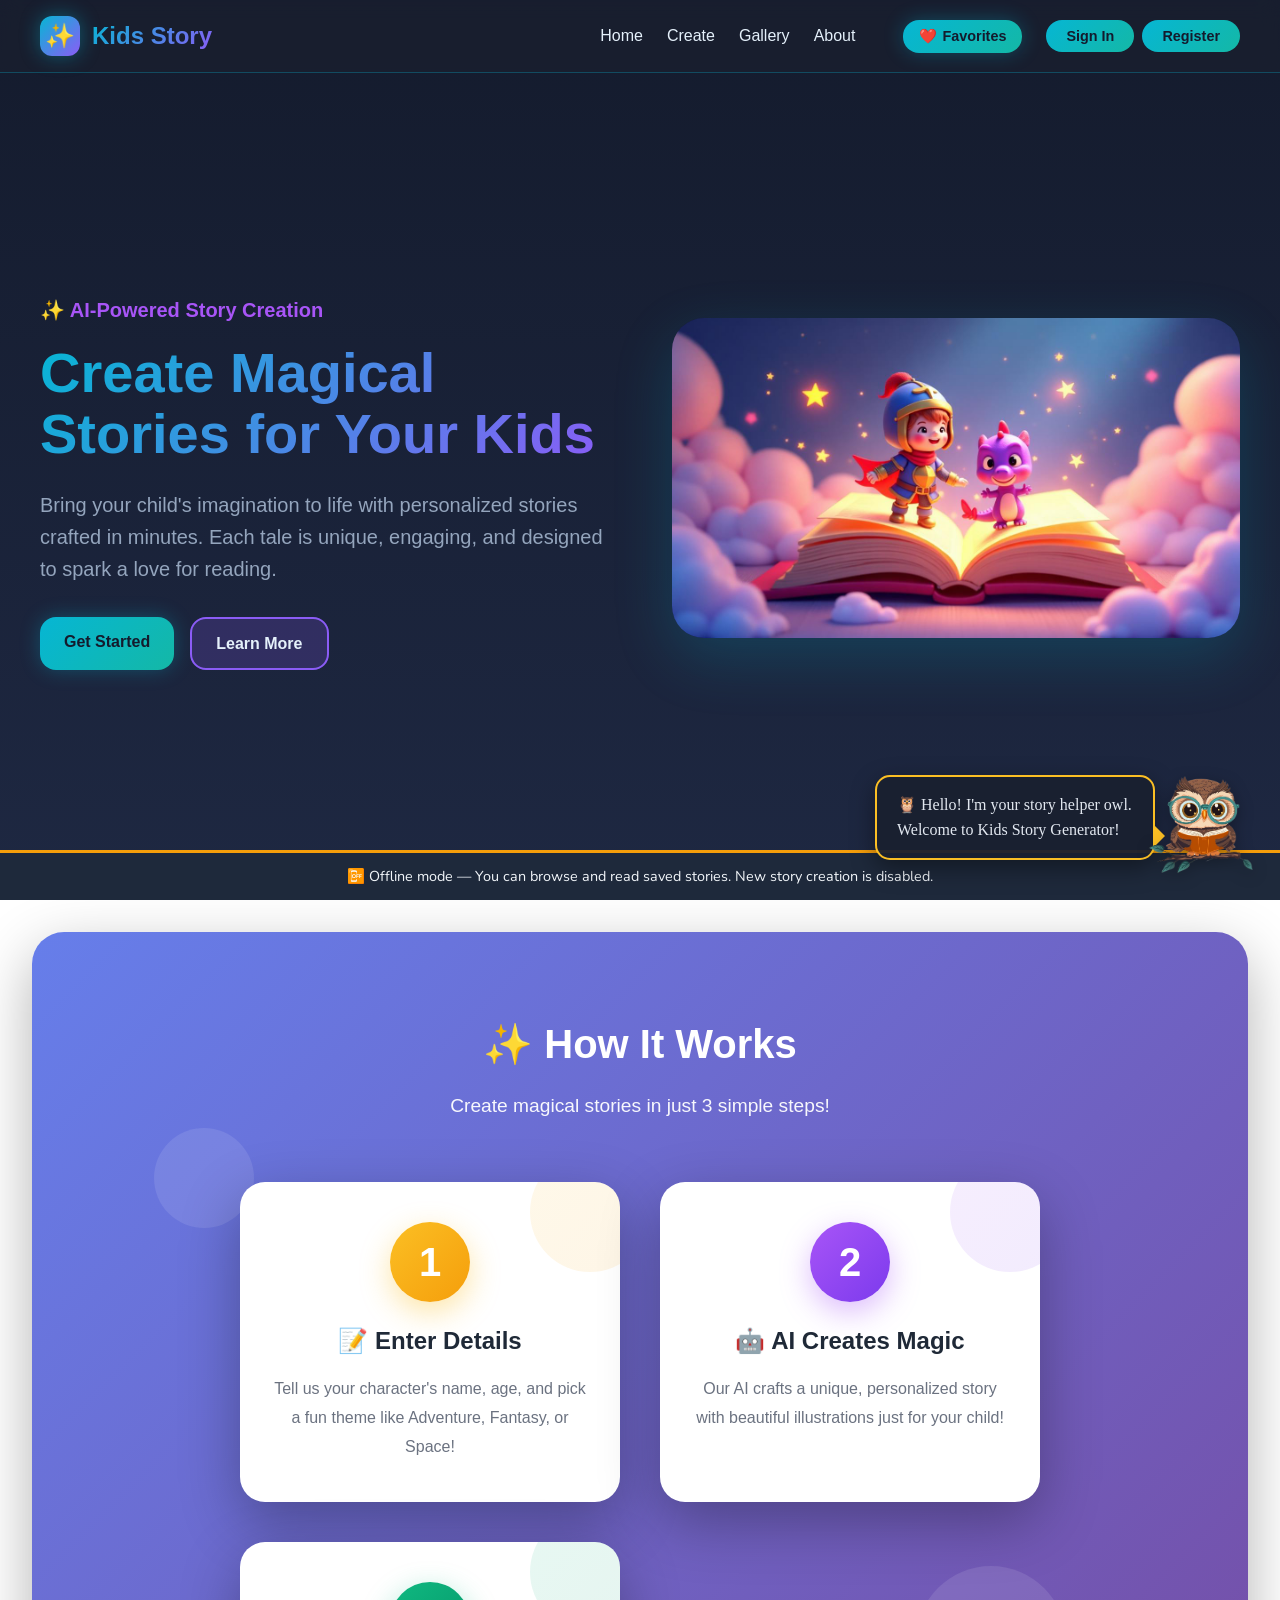
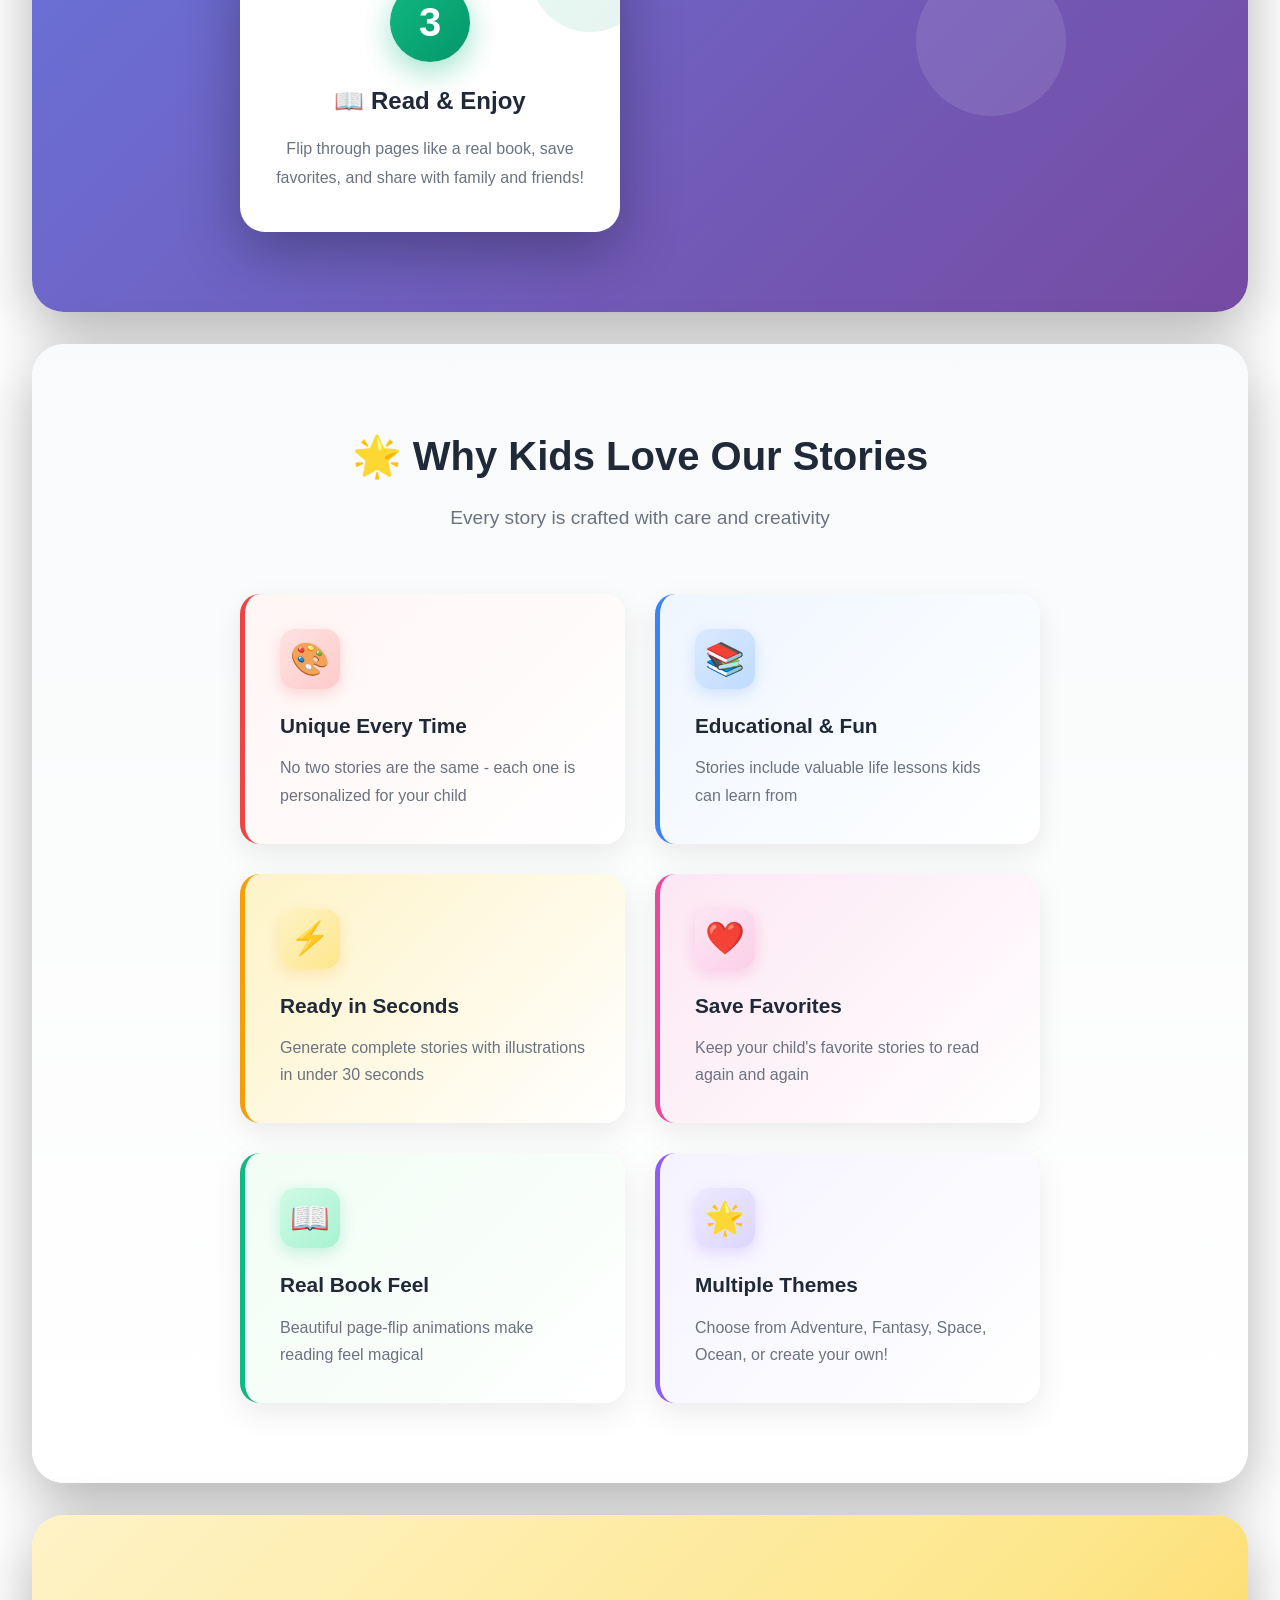
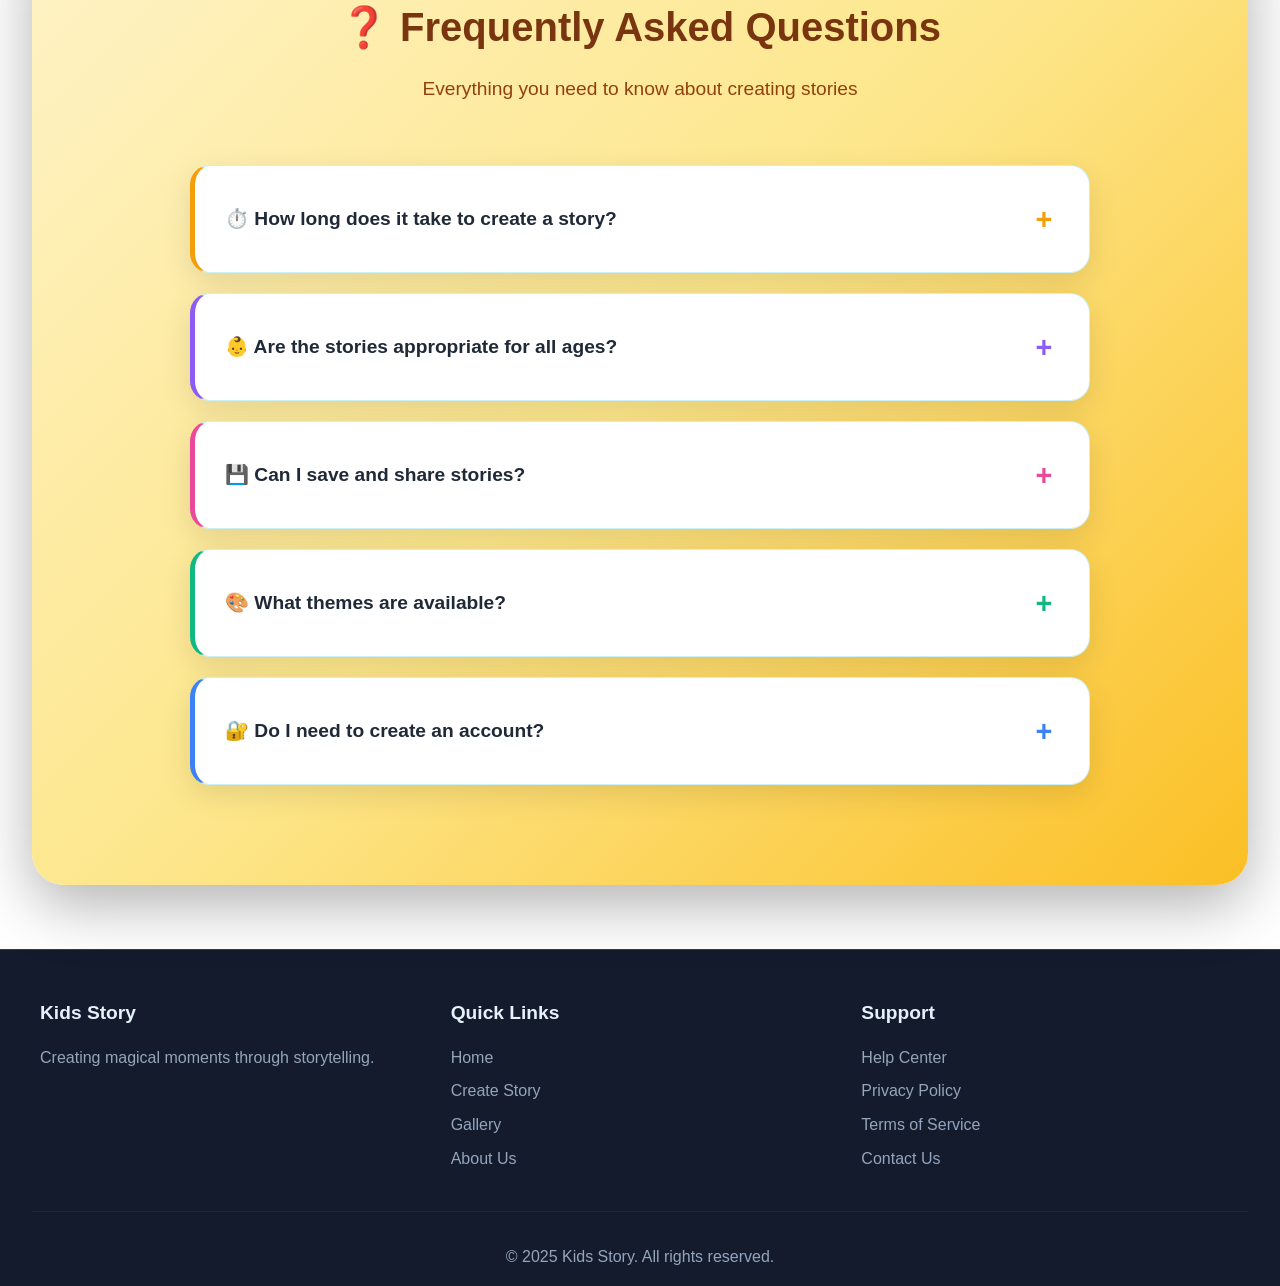
==== commit 9b1e206e: "Fix: Get Started on hero, one form at a time, no autocomplete cache" ====
--- a/frontend/index.html
+++ b/frontend/index.html
@@ -205,7 +205,7 @@
                 <h1>Create Magical Stories for Your Kids</h1>
                 <p>Bring your child's imagination to life with personalized stories crafted in minutes. Each tale is unique, engaging, and designed to spark a love for reading.</p>
                 <div class="hero-buttons">
-                    <a href="#create" class="btn btn-primary" onclick="console.log('🎯 Direct onclick - Start Creating'); showSection('create'); return false;">Start Creating</a>
+                    <a href="#auth" class="btn btn-primary" onclick="showSection('auth'); switchAuthTab('login'); return false;">Get Started</a>
                     <a href="#how-it-works" class="btn btn-secondary" onclick="scrollToHowItWorks(); return false;">Learn More</a>
                 </div>
             </div>
@@ -628,22 +628,22 @@
                     <button id="tabRegister" onclick="switchAuthTab('register')" style="flex:1; padding:10px; border:none; border-radius:9px; font-weight:700; font-size:0.95rem; cursor:pointer; transition:all 0.2s; background:transparent; color:rgba(229,241,251,0.5); font-family:inherit;">Create Account</button>
                 </div>
                 <!-- Login Form -->
-                <form id="loginForm" onsubmit="handleLogin(event)">
+                <form id="loginForm" onsubmit="handleLogin(event)" autocomplete="off">
                     <div style="margin-bottom:16px;">
                         <label style="display:block; font-size:0.8rem; font-weight:600; color:rgba(229,241,251,0.7); margin-bottom:6px; letter-spacing:0.05em; text-transform:uppercase;">Username</label>
-                        <input id="loginUsername" type="text" placeholder="Enter your username" required autocomplete="username" style="width:100%; padding:12px 14px; background:rgba(0,0,0,0.3); border:1.5px solid rgba(6,182,212,0.25); border-radius:10px; color:#e5f1fb; font-size:0.95rem; font-family:inherit; outline:none; box-sizing:border-box;" onfocus="this.style.borderColor='#06b6d4'" onblur="this.style.borderColor='rgba(6,182,212,0.25)'">
+                        <input id="loginUsername" type="text" placeholder="Enter your username" required autocomplete="off" style="width:100%; padding:12px 14px; background:rgba(0,0,0,0.3); border:1.5px solid rgba(6,182,212,0.25); border-radius:10px; color:#e5f1fb; font-size:0.95rem; font-family:inherit; outline:none; box-sizing:border-box;" onfocus="this.style.borderColor='#06b6d4'" onblur="this.style.borderColor='rgba(6,182,212,0.25)'">
                     </div>
                     <div style="margin-bottom:22px;">
                         <label style="display:block; font-size:0.8rem; font-weight:600; color:rgba(229,241,251,0.7); margin-bottom:6px; letter-spacing:0.05em; text-transform:uppercase;">Password</label>
                         <div style="position:relative;">
-                            <input id="loginPassword" type="password" placeholder="Enter your password" required autocomplete="current-password" style="width:100%; padding:12px 46px 12px 14px; background:rgba(0,0,0,0.3); border:1.5px solid rgba(6,182,212,0.25); border-radius:10px; color:#e5f1fb; font-size:0.95rem; font-family:inherit; outline:none; box-sizing:border-box;" onfocus="this.style.borderColor='#06b6d4'" onblur="this.style.borderColor='rgba(6,182,212,0.25)'">
+                            <input id="loginPassword" type="password" placeholder="Enter your password" required autocomplete="new-password" style="width:100%; padding:12px 46px 12px 14px; background:rgba(0,0,0,0.3); border:1.5px solid rgba(6,182,212,0.25); border-radius:10px; color:#e5f1fb; font-size:0.95rem; font-family:inherit; outline:none; box-sizing:border-box;" onfocus="this.style.borderColor='#06b6d4'" onblur="this.style.borderColor='rgba(6,182,212,0.25)'">
                             <button type="button" onclick="togglePasswordVisibility('loginPassword',this)" style="position:absolute; right:12px; top:50%; transform:translateY(-50%); background:none; border:none; color:rgba(229,241,251,0.5); cursor:pointer; padding:0; display:flex;"><svg width="18" height="18" viewBox="0 0 24 24" fill="none" stroke="currentColor" stroke-width="2" stroke-linecap="round" stroke-linejoin="round"><path d="M1 12s4-8 11-8 11 8 11 8-4 8-11 8-11-8-11-8z"/><circle cx="12" cy="12" r="3"/></svg></button>
                         </div>
                     </div>
                     <button type="submit" style="width:100%; padding:13px; background:linear-gradient(135deg,#06b6d4,#0891b2); color:white; border:none; border-radius:10px; font-size:1rem; font-weight:700; cursor:pointer; font-family:inherit; box-shadow:0 4px 15px rgba(6,182,212,0.3);">Sign In →</button>
                 </form>
                 <!-- Register Form -->
-                <form id="registerForm" onsubmit="handleRegister(event)" style="display:none;">
+                <form id="registerForm" onsubmit="handleRegister(event)" autocomplete="off" style="display:none;">
                     <div style="display:grid; grid-template-columns:1fr 1fr; gap:10px; margin-bottom:14px;">
                         <div>
                             <label style="display:block; font-size:0.78rem; font-weight:600; color:rgba(229,241,251,0.7); margin-bottom:5px; letter-spacing:0.05em; text-transform:uppercase;">First Name</label>
@@ -873,6 +873,6 @@
 
     <div id="toast-container"></div>
 
-    <script src="js/script.js?v=TTS_V82"></script>
+    <script src="js/script.js?v=TTS_V83"></script>
 </body>
-</html>+</html>
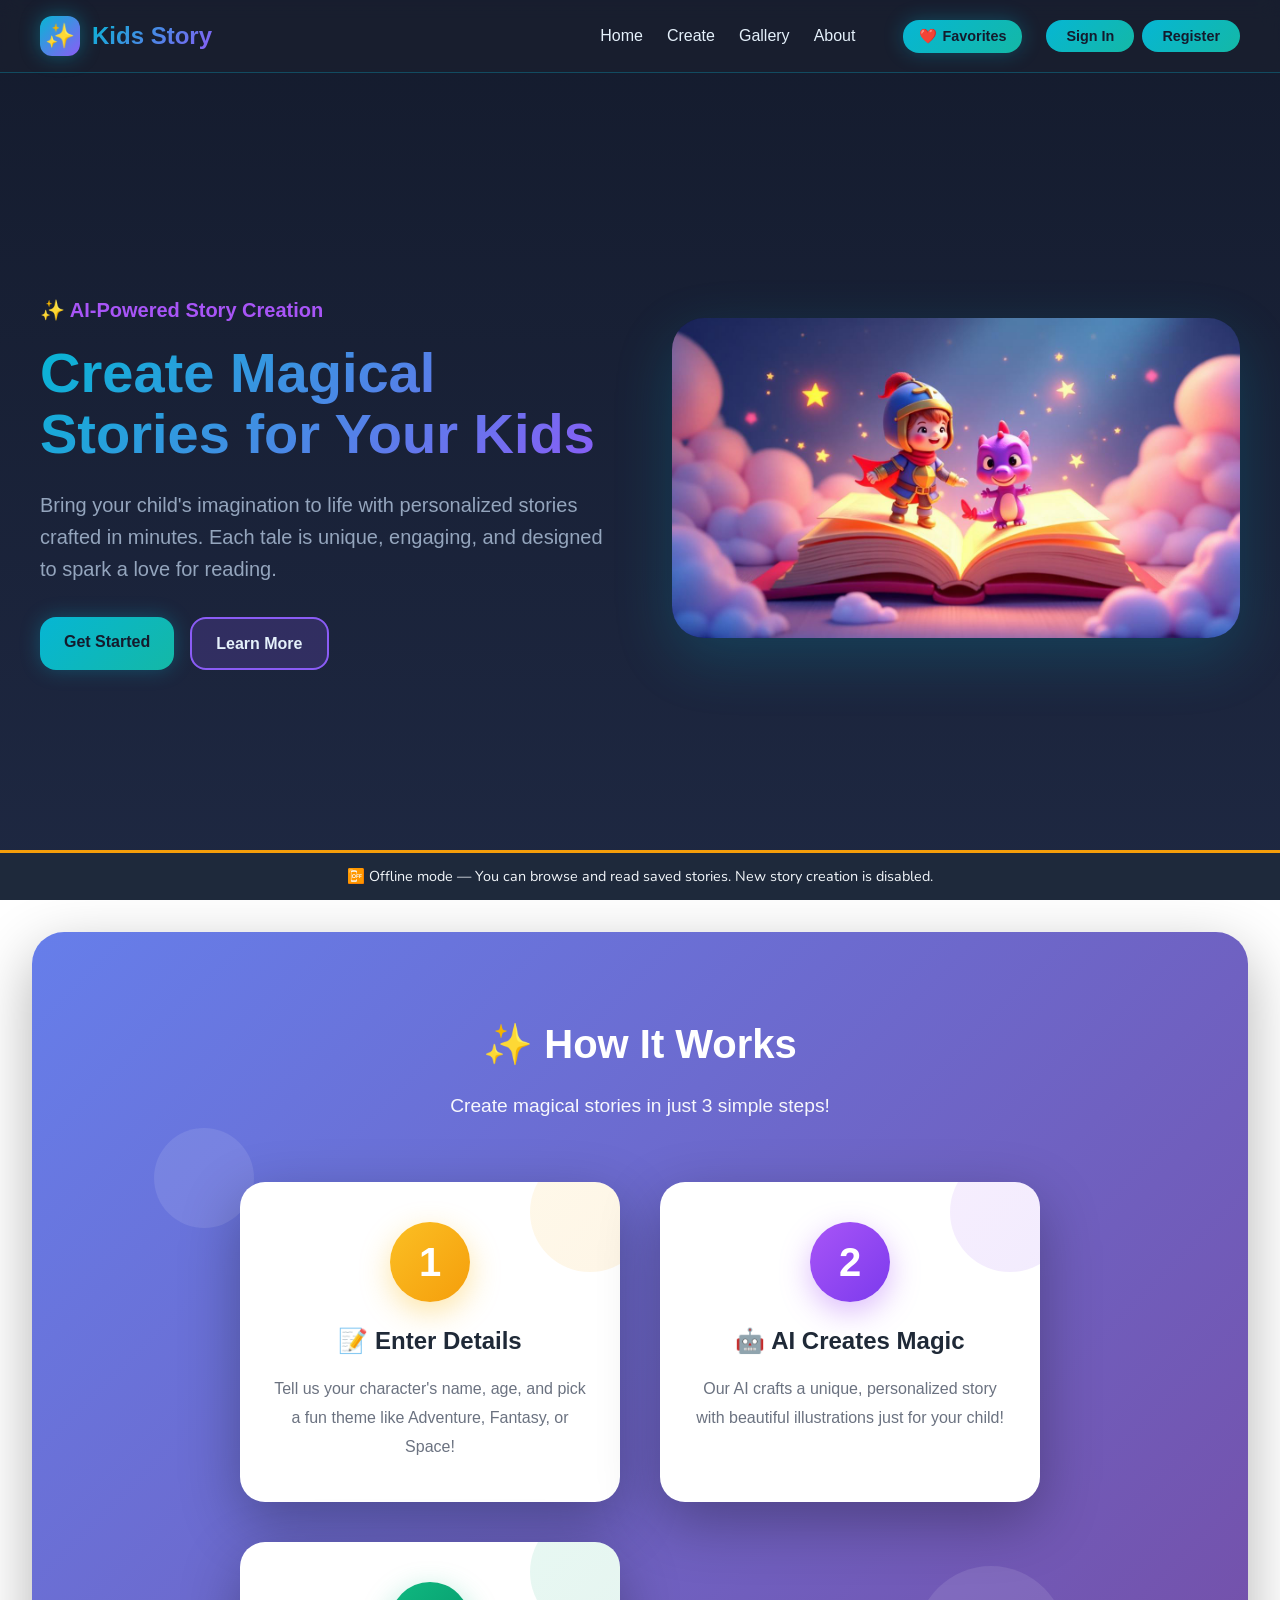
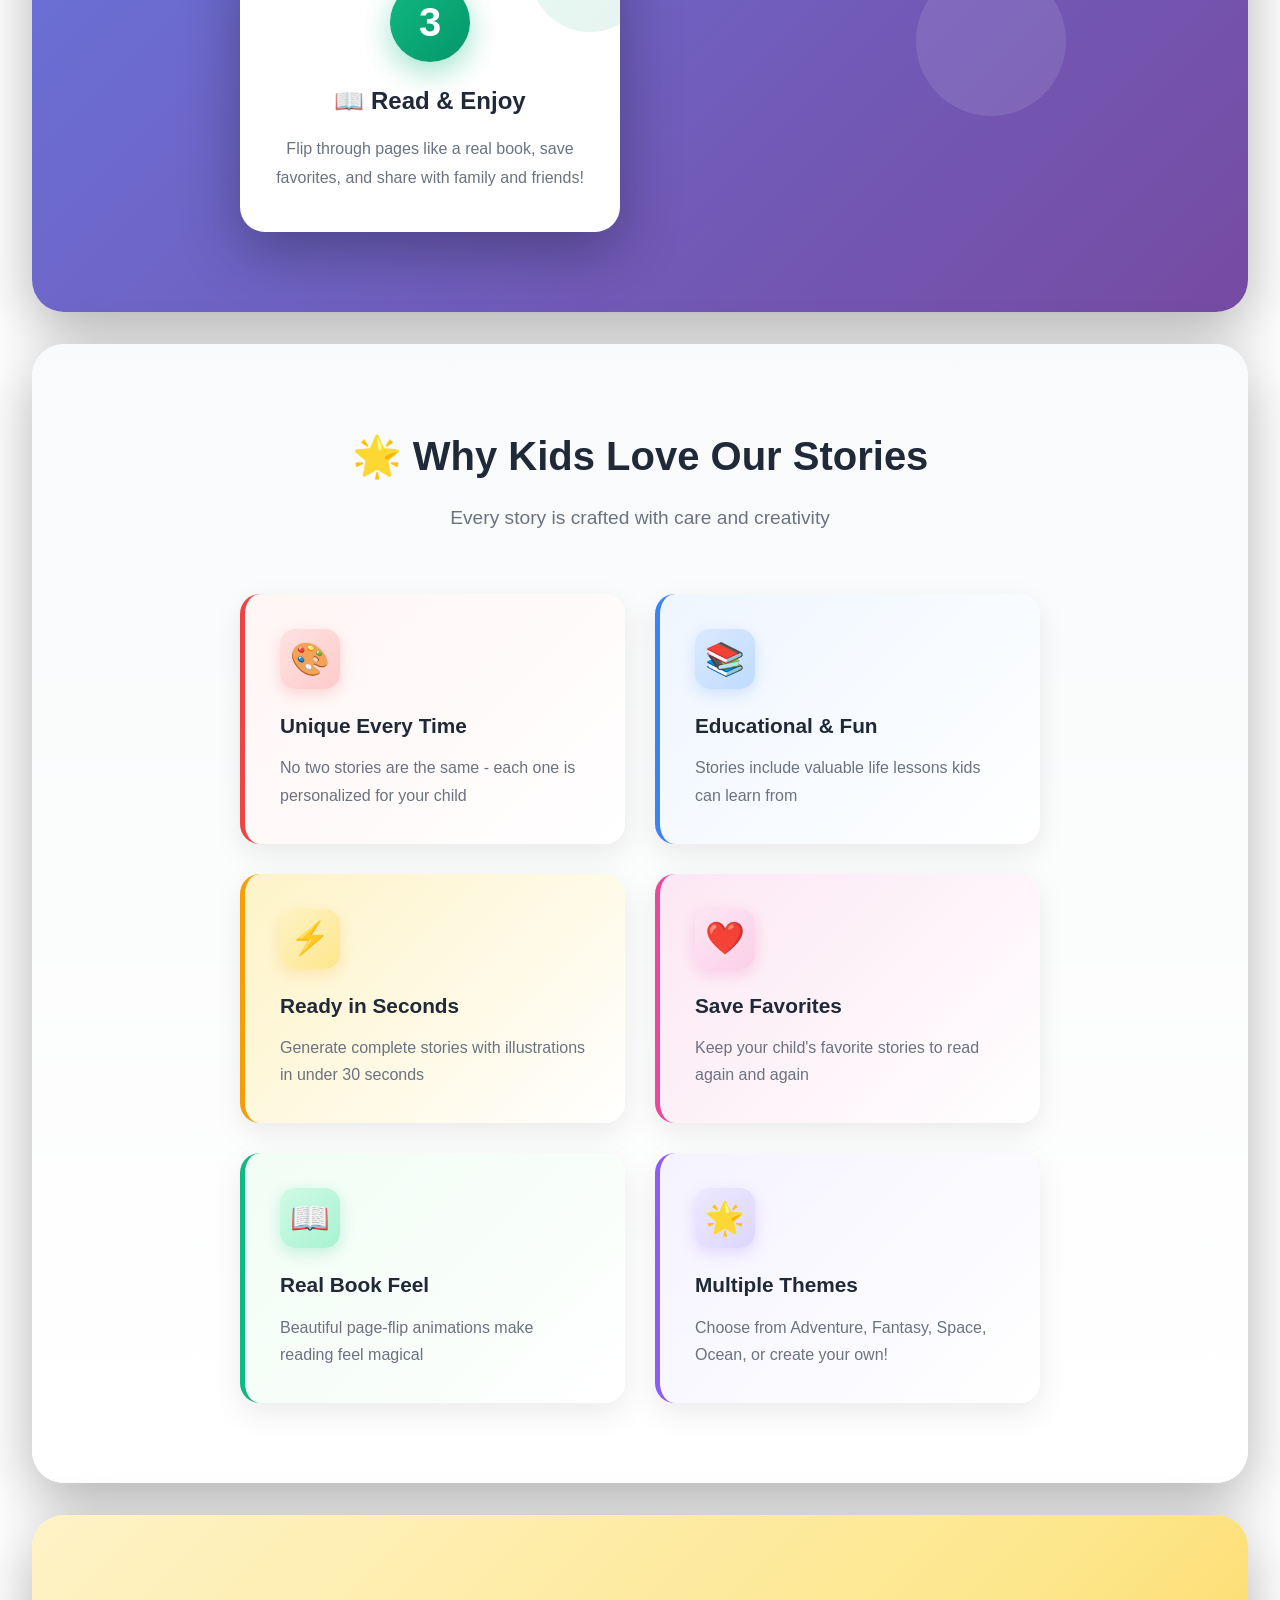
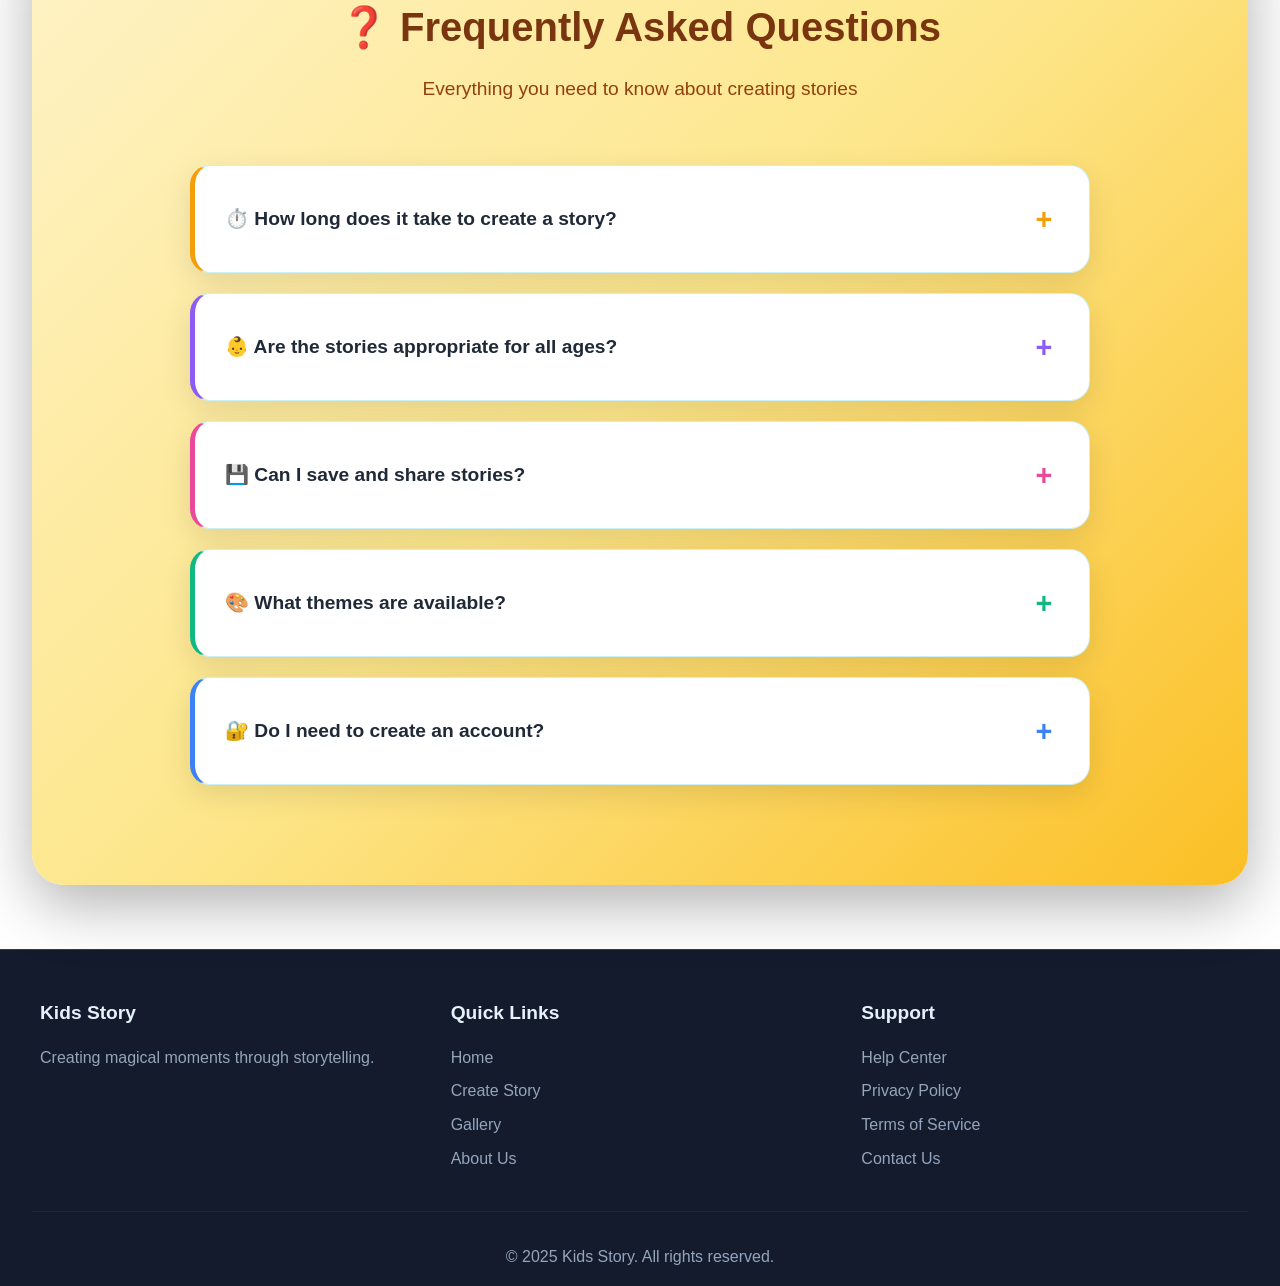
==== commit 75d0a168: "Fix: redirect logged-in users to Create instead of auth page" ====
--- a/frontend/index.html
+++ b/frontend/index.html
@@ -189,8 +189,8 @@
                 <button onclick="showFavorites()" class="btn btn-primary" style="display: inline-flex; align-items: center; gap: 5px; padding: 8px 16px; font-size:0.9rem;"><span>❤️</span><span>Favorites</span></button>
                 <button id="logoutBtn" onclick="handleLogout()" style="display:none; padding:8px 18px; font-size:0.9rem; font-weight:600; font-family:inherit; border-radius:1rem; border:1.5px solid rgba(255,255,255,0.2); background:transparent; color:#e5f1fb; cursor:pointer;">Logout</button>
                 <div id="authBtns" style="display:flex; gap:8px;">
-                    <button onclick="showSection('auth'); switchAuthTab('login')" style="padding:8px 20px; font-size:0.9rem; font-weight:600; font-family:inherit; border-radius:1rem; border:none; background:linear-gradient(135deg,#06b6d4,#14b8a6); color:#141b2d; cursor:pointer;">Sign In</button>
-                    <button id="getStartedBtn" onclick="showSection('auth'); switchAuthTab('register')" style="padding:8px 20px; font-size:0.9rem; font-weight:600; font-family:inherit; border-radius:1rem; border:none; background:linear-gradient(135deg,#06b6d4,#14b8a6); color:#141b2d; cursor:pointer;">Register</button>
+                    <button onclick="if(Auth.isLoggedIn()){ showSection('create'); } else { showSection('auth'); switchAuthTab('login'); }" style="padding:8px 20px; font-size:0.9rem; font-weight:600; font-family:inherit; border-radius:1rem; border:none; background:linear-gradient(135deg,#06b6d4,#14b8a6); color:#141b2d; cursor:pointer;">Sign In</button>
+                    <button id="getStartedBtn" onclick="if(Auth.isLoggedIn()){ showSection('create'); } else { showSection('auth'); switchAuthTab('register'); }" style="padding:8px 20px; font-size:0.9rem; font-weight:600; font-family:inherit; border-radius:1rem; border:none; background:linear-gradient(135deg,#06b6d4,#14b8a6); color:#141b2d; cursor:pointer;">Register</button>
                 </div>
             </nav>
             <button class="mobile-menu-btn" onclick="toggleMenu()">☰</button>
@@ -205,7 +205,7 @@
                 <h1>Create Magical Stories for Your Kids</h1>
                 <p>Bring your child's imagination to life with personalized stories crafted in minutes. Each tale is unique, engaging, and designed to spark a love for reading.</p>
                 <div class="hero-buttons">
-                    <a href="#auth" class="btn btn-primary" onclick="showSection('auth'); switchAuthTab('login'); return false;">Get Started</a>
+                    <a href="#auth" class="btn btn-primary" onclick="if(Auth.isLoggedIn()){ showSection('create'); } else { showSection('auth'); switchAuthTab('login'); } return false;">Get Started</a>
                     <a href="#how-it-works" class="btn btn-secondary" onclick="scrollToHowItWorks(); return false;">Learn More</a>
                 </div>
             </div>
@@ -873,6 +873,6 @@
 
     <div id="toast-container"></div>
 
-    <script src="js/script.js?v=TTS_V83"></script>
+    <script src="js/script.js?v=TTS_V84"></script>
 </body>
 </html>
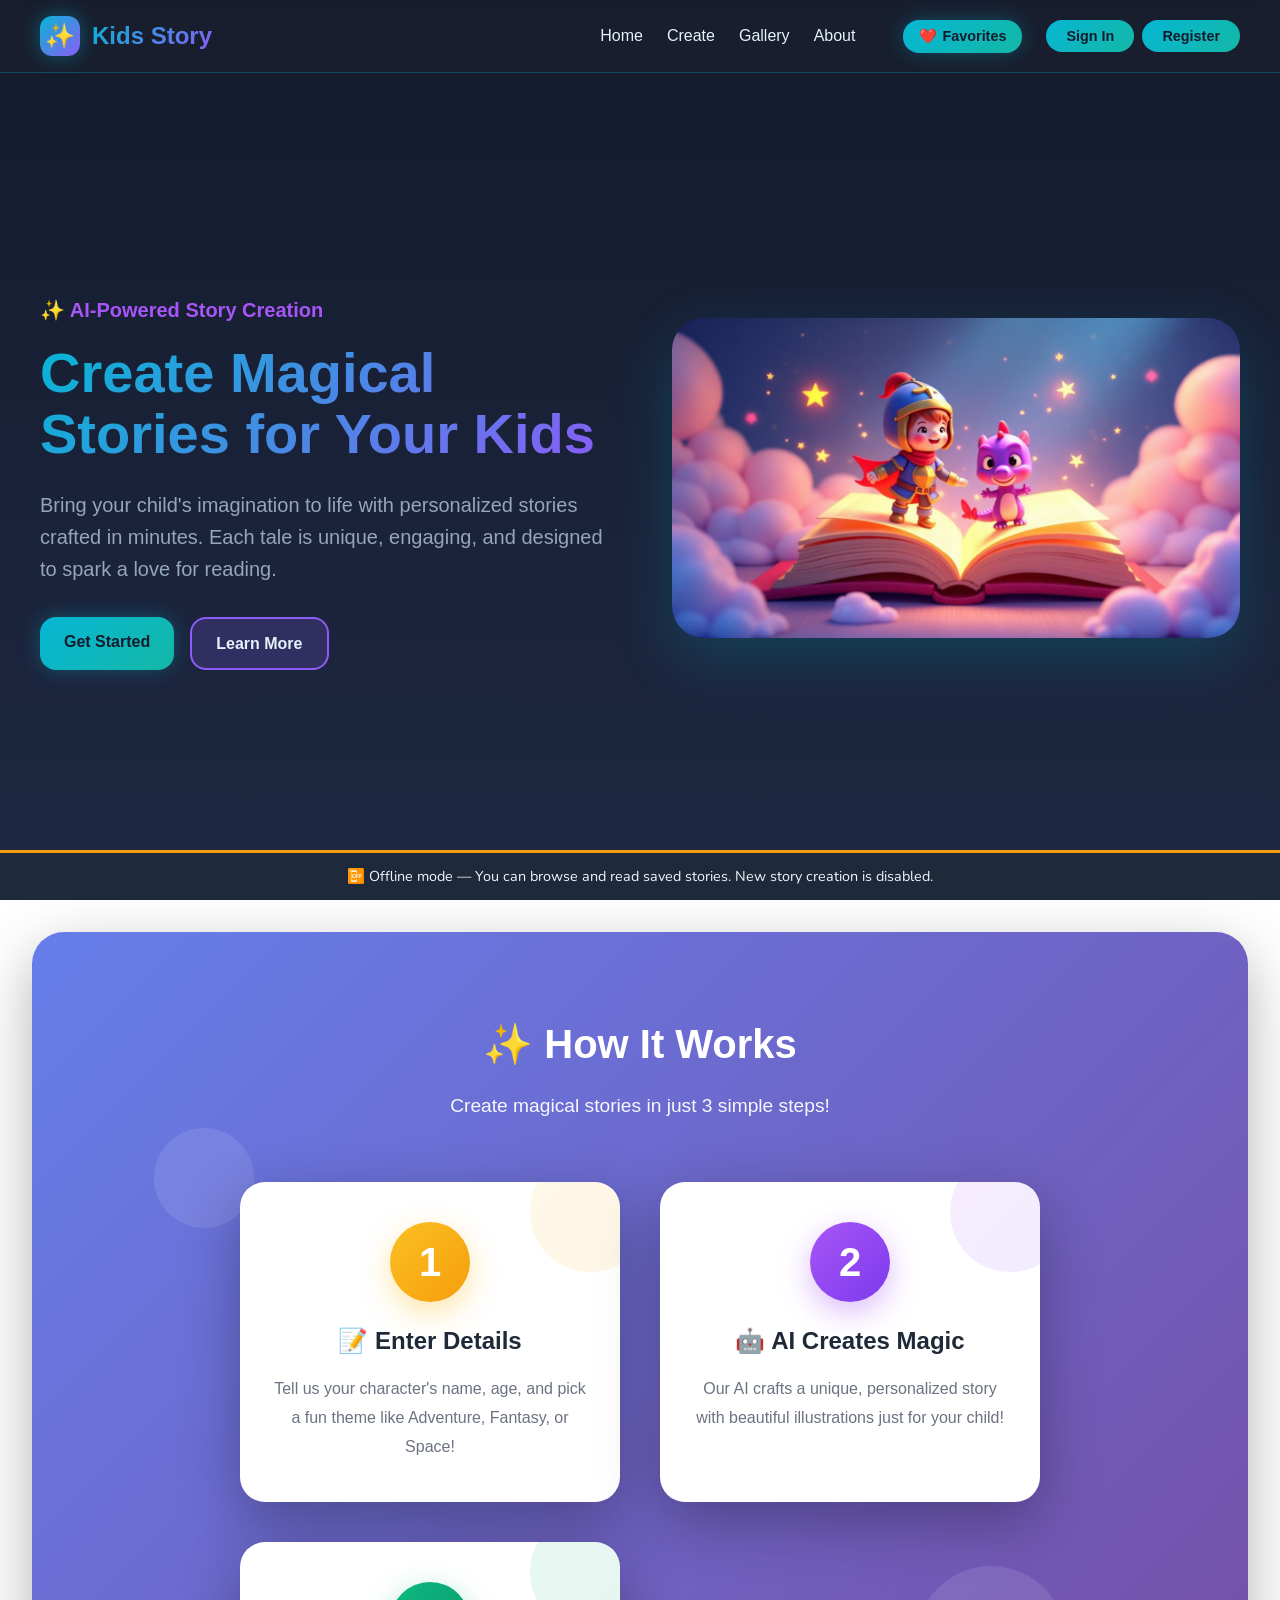
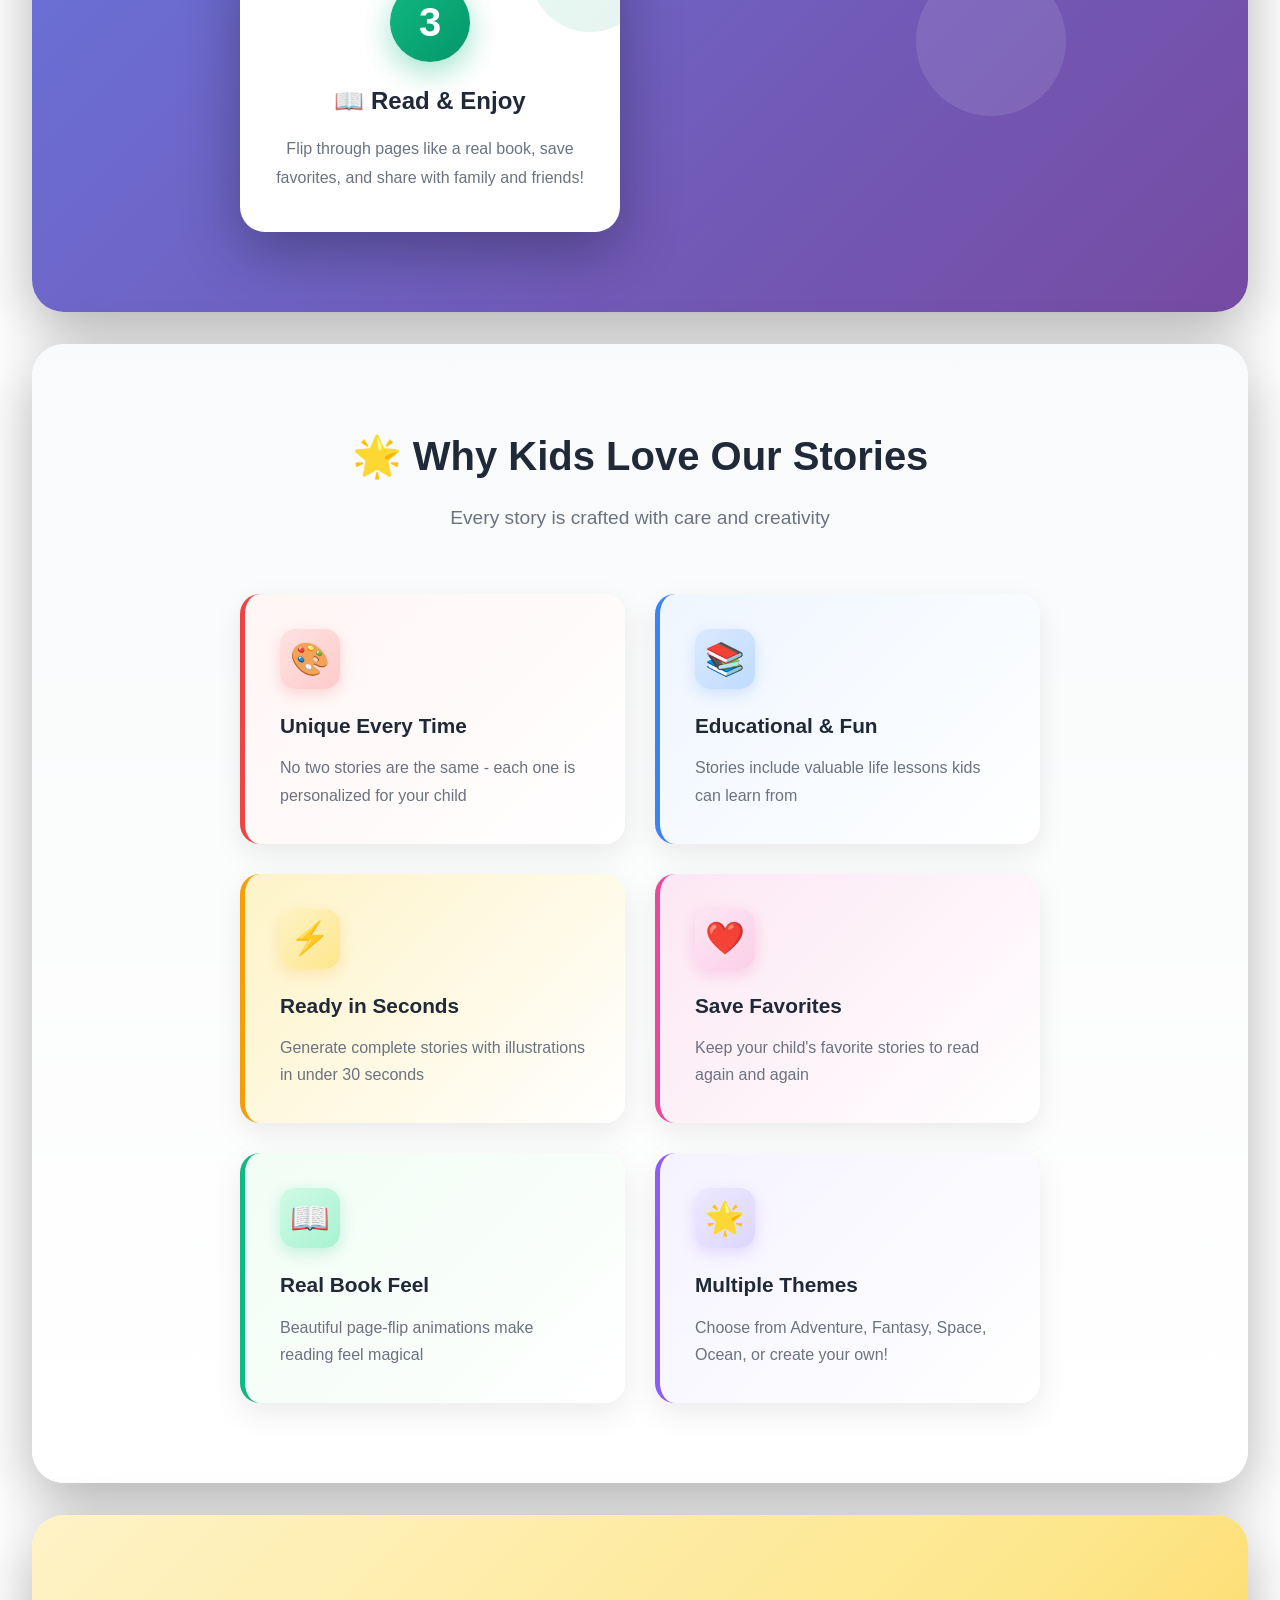
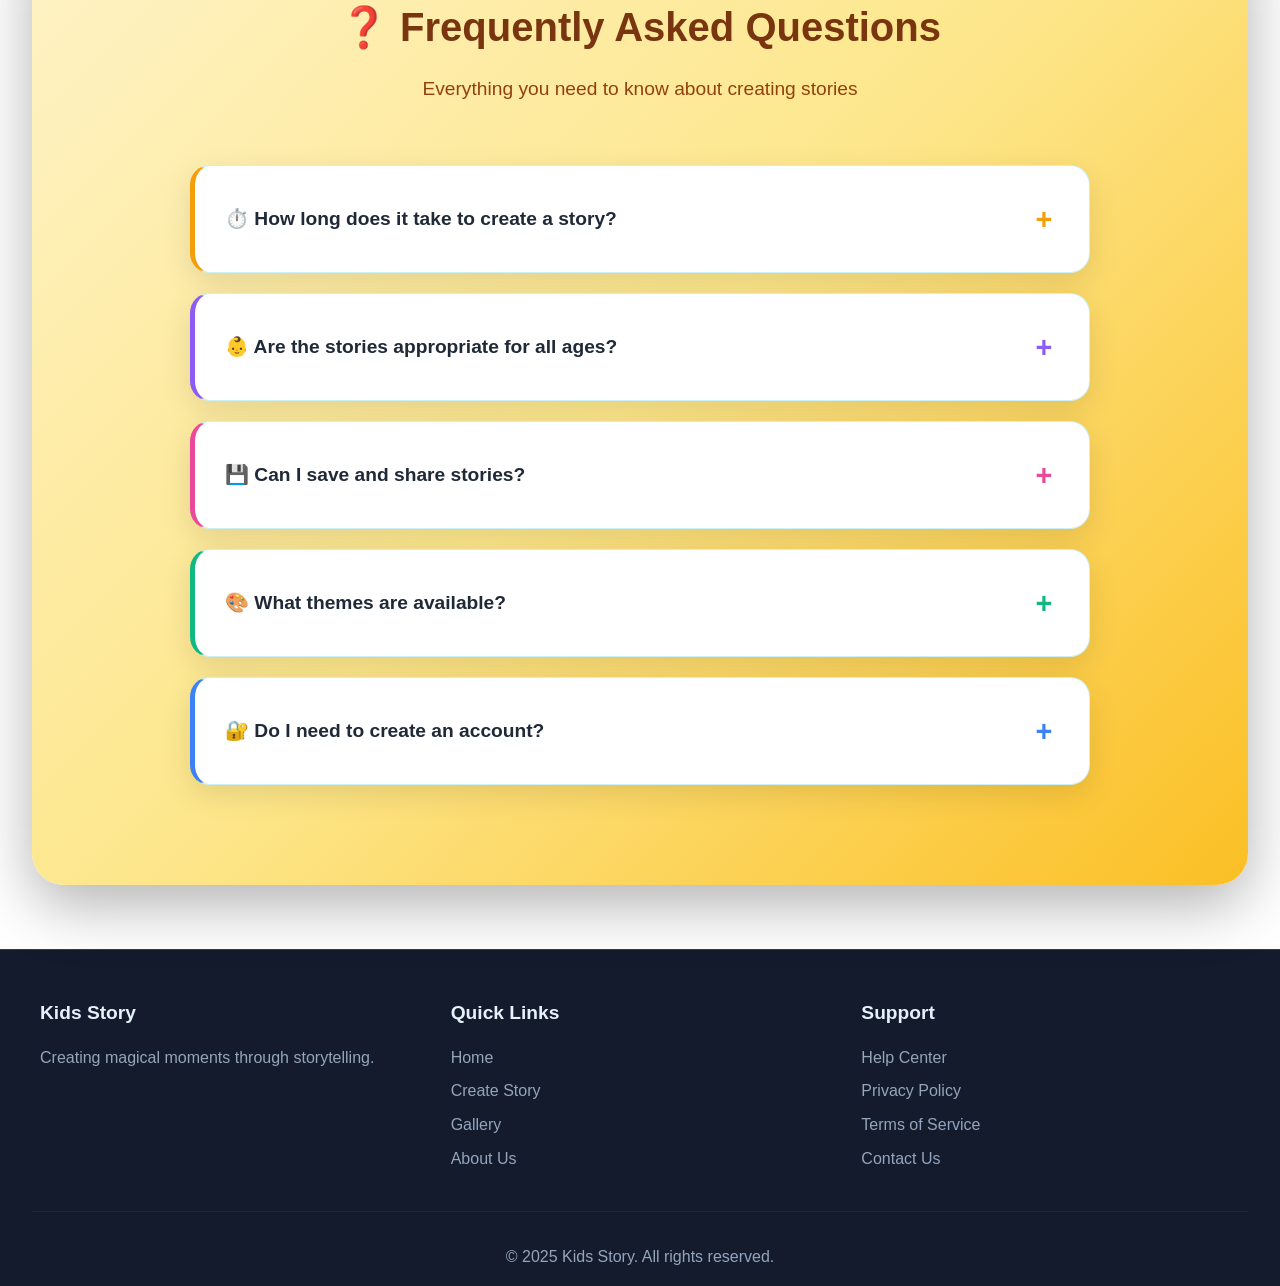
==== commit f9d029cc: "Perf: reduce sparkles 31->4, add will-change GPU hints, remove glow-pulse, merge font requests, remo" ====
--- a/frontend/index.html
+++ b/frontend/index.html
@@ -3,13 +3,9 @@
 <head>
     <meta charset="UTF-8">
     <meta name="viewport" content="width=device-width, initial-scale=1.0">
-    <meta http-equiv="Cache-Control" content="no-cache, no-store, must-revalidate">
-    <meta http-equiv="Pragma" content="no-cache">
-    <meta http-equiv="Expires" content="0">
     <title>Kids Story - Create Magical Children's Stories with AI</title>
     <link rel="stylesheet" href="css/style.css?v=GALLERY_PRO_V36">
-    <link href="https://fonts.googleapis.com/css2?family=Nunito:wght@400;700&display=swap" rel="stylesheet">
-    <link href="https://fonts.googleapis.com/css2?family=Inter:wght@400;500;600;700&display=swap" rel="stylesheet">
+    <link href="https://fonts.googleapis.com/css2?family=Nunito:wght@400;700&family=Inter:wght@400;500;600;700&display=swap" rel="stylesheet">
     <style>
         /* Page flip animations for book effect */
         @keyframes pageFlipOut {
@@ -168,9 +164,9 @@
 <body>
 
     <div class="magic-sparkles">
-        <div class="sparkle"></div><div class="sparkle"></div><div class="sparkle"></div>
-        <div class="sparkle"></div><div class="sparkle"></div><div class="sparkle"></div>
-        <div class="sparkle"></div><div class="sparkle"></div><div class="sparkle"></div>
+        <div class="sparkle"></div>
+        <div class="sparkle"></div>
+        <div class="sparkle"></div>
         <div class="sparkle"></div>
     </div>
 
@@ -647,20 +643,20 @@
                     <div style="display:grid; grid-template-columns:1fr 1fr; gap:10px; margin-bottom:14px;">
                         <div>
                             <label style="display:block; font-size:0.78rem; font-weight:600; color:rgba(229,241,251,0.7); margin-bottom:5px; letter-spacing:0.05em; text-transform:uppercase;">First Name</label>
-                            <input id="regFirstName" type="text" placeholder="Ali" required style="width:100%; padding:11px 12px; background:rgba(0,0,0,0.3); border:1.5px solid rgba(6,182,212,0.25); border-radius:10px; color:#e5f1fb; font-size:0.9rem; font-family:inherit; outline:none; box-sizing:border-box;" onfocus="this.style.borderColor='#06b6d4'" onblur="this.style.borderColor='rgba(6,182,212,0.25)'">
+                            <input id="regFirstName" type="text" placeholder="Ali" required autocomplete="off" style="width:100%; padding:11px 12px; background:rgba(0,0,0,0.3); border:1.5px solid rgba(6,182,212,0.25); border-radius:10px; color:#e5f1fb; font-size:0.9rem; font-family:inherit; outline:none; box-sizing:border-box;" onfocus="this.style.borderColor='#06b6d4'" onblur="this.style.borderColor='rgba(6,182,212,0.25)'">
                         </div>
                         <div>
                             <label style="display:block; font-size:0.78rem; font-weight:600; color:rgba(229,241,251,0.7); margin-bottom:5px; letter-spacing:0.05em; text-transform:uppercase;">Last Name</label>
-                            <input id="regLastName" type="text" placeholder="Khan" required style="width:100%; padding:11px 12px; background:rgba(0,0,0,0.3); border:1.5px solid rgba(6,182,212,0.25); border-radius:10px; color:#e5f1fb; font-size:0.9rem; font-family:inherit; outline:none; box-sizing:border-box;" onfocus="this.style.borderColor='#06b6d4'" onblur="this.style.borderColor='rgba(6,182,212,0.25)'">
+                            <input id="regLastName" type="text" placeholder="Khan" required autocomplete="off" style="width:100%; padding:11px 12px; background:rgba(0,0,0,0.3); border:1.5px solid rgba(6,182,212,0.25); border-radius:10px; color:#e5f1fb; font-size:0.9rem; font-family:inherit; outline:none; box-sizing:border-box;" onfocus="this.style.borderColor='#06b6d4'" onblur="this.style.borderColor='rgba(6,182,212,0.25)'">
                         </div>
                     </div>
                     <div style="margin-bottom:12px;">
                         <label style="display:block; font-size:0.78rem; font-weight:600; color:rgba(229,241,251,0.7); margin-bottom:5px; letter-spacing:0.05em; text-transform:uppercase;">Email</label>
-                        <input id="regEmail" type="email" placeholder="ali@example.com" required style="width:100%; padding:11px 12px; background:rgba(0,0,0,0.3); border:1.5px solid rgba(6,182,212,0.25); border-radius:10px; color:#e5f1fb; font-size:0.9rem; font-family:inherit; outline:none; box-sizing:border-box;" onfocus="this.style.borderColor='#06b6d4'" onblur="this.style.borderColor='rgba(6,182,212,0.25)'">
+                        <input id="regEmail" type="email" placeholder="ali@example.com" required autocomplete="off" style="width:100%; padding:11px 12px; background:rgba(0,0,0,0.3); border:1.5px solid rgba(6,182,212,0.25); border-radius:10px; color:#e5f1fb; font-size:0.9rem; font-family:inherit; outline:none; box-sizing:border-box;" onfocus="this.style.borderColor='#06b6d4'" onblur="this.style.borderColor='rgba(6,182,212,0.25)'">
                     </div>
                     <div style="margin-bottom:12px;">
                         <label style="display:block; font-size:0.78rem; font-weight:600; color:rgba(229,241,251,0.7); margin-bottom:5px; letter-spacing:0.05em; text-transform:uppercase;">Username</label>
-                        <input id="regUsername" type="text" placeholder="ali_khan" required oninput="validateUsername(this)" style="width:100%; padding:11px 12px; background:rgba(0,0,0,0.3); border:1.5px solid rgba(6,182,212,0.25); border-radius:10px; color:#e5f1fb; font-size:0.9rem; font-family:inherit; outline:none; box-sizing:border-box;" onfocus="this.style.borderColor='#06b6d4'" onblur="this.style.borderColor='rgba(6,182,212,0.25)'">
+                        <input id="regUsername" type="text" placeholder="ali_khan" required autocomplete="off" oninput="validateUsername(this)" style="width:100%; padding:11px 12px; background:rgba(0,0,0,0.3); border:1.5px solid rgba(6,182,212,0.25); border-radius:10px; color:#e5f1fb; font-size:0.9rem; font-family:inherit; outline:none; box-sizing:border-box;" onfocus="this.style.borderColor='#06b6d4'" onblur="this.style.borderColor='rgba(6,182,212,0.25)'">
                         <div id="usernameHint" style="font-size:0.72rem; margin-top:4px; color:rgba(229,241,251,0.4);">3-20 chars, letters/numbers/underscore</div>
                     </div>
                     <div style="margin-bottom:8px;">
@@ -873,6 +869,7 @@
 
     <div id="toast-container"></div>
 
-    <script src="js/script.js?v=TTS_V84"></script>
+    <script src="js/script.js?v=TTS_V86"></script>
 </body>
 </html>
+
--- a/frontend/css/style.css
+++ b/frontend/css/style.css
@@ -51,21 +51,16 @@
 .sparkle {
     position: absolute;
     bottom: -50px;
-    background: linear-gradient(135deg, #06b6d4, #fbbf24); /* Cyan to gold gradient */
+    background: linear-gradient(135deg, #06b6d4, #fbbf24);
     border-radius: 50%;
     animation: floatBubble 15s linear infinite;
-    box-shadow: 0 0 20px rgba(6, 182, 212, 0.5), 0 0 30px rgba(251, 191, 36, 0.3); /* Glowing effect */
-}
-.sparkle:nth-child(1) { left: 10%; width: 50px; height: 50px; animation-duration: 18s; animation-delay: 0s; }
-.sparkle:nth-child(2) { left: 20%; width: 30px; height: 30px; animation-duration: 12s; animation-delay: 1s; }
-.sparkle:nth-child(3) { left: 30%; width: 60px; height: 60px; animation-duration: 15s; animation-delay: 2s; }
-.sparkle:nth-child(4) { left: 40%; width: 35px; height: 35px; animation-duration: 20s; animation-delay: 3s; }
-.sparkle:nth-child(5) { left: 50%; width: 45px; height: 45px; animation-duration: 16s; animation-delay: 0s; }
-.sparkle:nth-child(6) { left: 60%; width: 55px; height: 55px; animation-duration: 19s; animation-delay: 5s; }
-.sparkle:nth-child(7) { left: 70%; width: 40px; height: 40px; animation-duration: 13s; animation-delay: 2s; }
-.sparkle:nth-child(8) { left: 80%; width: 30px; height: 30px; animation-duration: 17s; animation-delay: 4s; }
-.sparkle:nth-child(9) { left: 90%; width: 50px; height: 50px; animation-duration: 15s; animation-delay: 1s; }
-.sparkle:nth-child(10) { left: 95%; width: 35px; height: 35px; animation-duration: 18s; animation-delay: 3s; }
+    will-change: transform, opacity;
+    transform: translateZ(0);
+}
+.sparkle:nth-child(1) { left: 15%; width: 40px; height: 40px; animation-duration: 18s; animation-delay: 0s; }
+.sparkle:nth-child(2) { left: 40%; width: 25px; height: 25px; animation-duration: 14s; animation-delay: 4s; }
+.sparkle:nth-child(3) { left: 65%; width: 35px; height: 35px; animation-duration: 20s; animation-delay: 8s; }
+.sparkle:nth-child(4) { left: 85%; width: 20px; height: 20px; animation-duration: 16s; animation-delay: 2s; }
 
 /* --- Other Animations --- */
 @keyframes fadeInUp { from { opacity: 0; transform: translateY(30px); } to { opacity: 1; transform: translateY(0); } }
@@ -106,7 +101,6 @@
 .btn-primary {
     background: linear-gradient(135deg, #06b6d4, #14b8a6); color: #141b2d;
     box-shadow: 0 0 20px rgba(6, 182, 212, 0.3);
-    animation: glow-pulse 3s ease-in-out infinite;
 }
 .btn-primary:hover { transform: translateY(-2px); box-shadow: 0 0 30px rgba(6, 182, 212, 0.5); }
 .btn-secondary {
@@ -173,7 +167,7 @@
 }
 .hero-content p { font-size: 1.25rem; color: #94a5bd; margin-bottom: 2rem; }
 .hero-buttons { display: flex; gap: 1rem; }
-.hero-image { position: relative; animation: float 6s ease-in-out infinite; }
+.hero-image { position: relative; animation: float 6s ease-in-out infinite; will-change: transform; }
 .hero-image img { width: 100%; height: auto; border-radius: 2rem; box-shadow: 0 20px 60px rgba(6, 182, 212, 0.2); }
 
 /* --- Story Creator Section (DARK THEME) --- */
@@ -737,13 +731,14 @@
 }
 
 .page-text {
-    font-size: 1.5rem;
-    line-height: 2;
-    color: #2d1a47;
-    text-align: center;
-    max-width: 700px;
-    padding: 20px;
-    font-weight: 500;
+    font-size: 1.4rem;
+    line-height: 1.9;
+    color: #1a1035;
+    text-align: left;
+    max-width: 100%;
+    padding: 20px 30px;
+    font-weight: 600;
+    letter-spacing: 0.01em;
 }
 
 /* Navigation Styles */
@@ -852,11 +847,12 @@
 /* Book Opening Animation */
 .animated-book-container {
     perspective: 2000px;
+    contain: layout style;
 }
 
 .book-opening {
     transform-style: preserve-3d;
-    animation: bookOpen 1s ease-out;
+    animation: bookOpen 0.6s ease-out;
 }
 
 @keyframes bookOpen {
@@ -1012,13 +1008,14 @@
 }
 
 .page-text {
-    font-size: 1.5rem;
-    line-height: 2;
-    color: #2d1a47;
-    text-align: center;
-    max-width: 700px;
-    padding: 20px;
-    font-weight: 500;
+    font-size: 1.4rem;
+    line-height: 1.9;
+    color: #1a1035;
+    text-align: left;
+    max-width: 100%;
+    padding: 20px 30px;
+    font-weight: 600;
+    letter-spacing: 0.01em;
 }
 
 /* Start Reading Button */
@@ -1110,8 +1107,9 @@
     }
 
     .page-text {
-        font-size: 1.2rem;
-        line-height: 1.8;
+        font-size: 1.1rem;
+        line-height: 1.75;
+        padding: 15px 20px;
     }
 
     .book-page {
